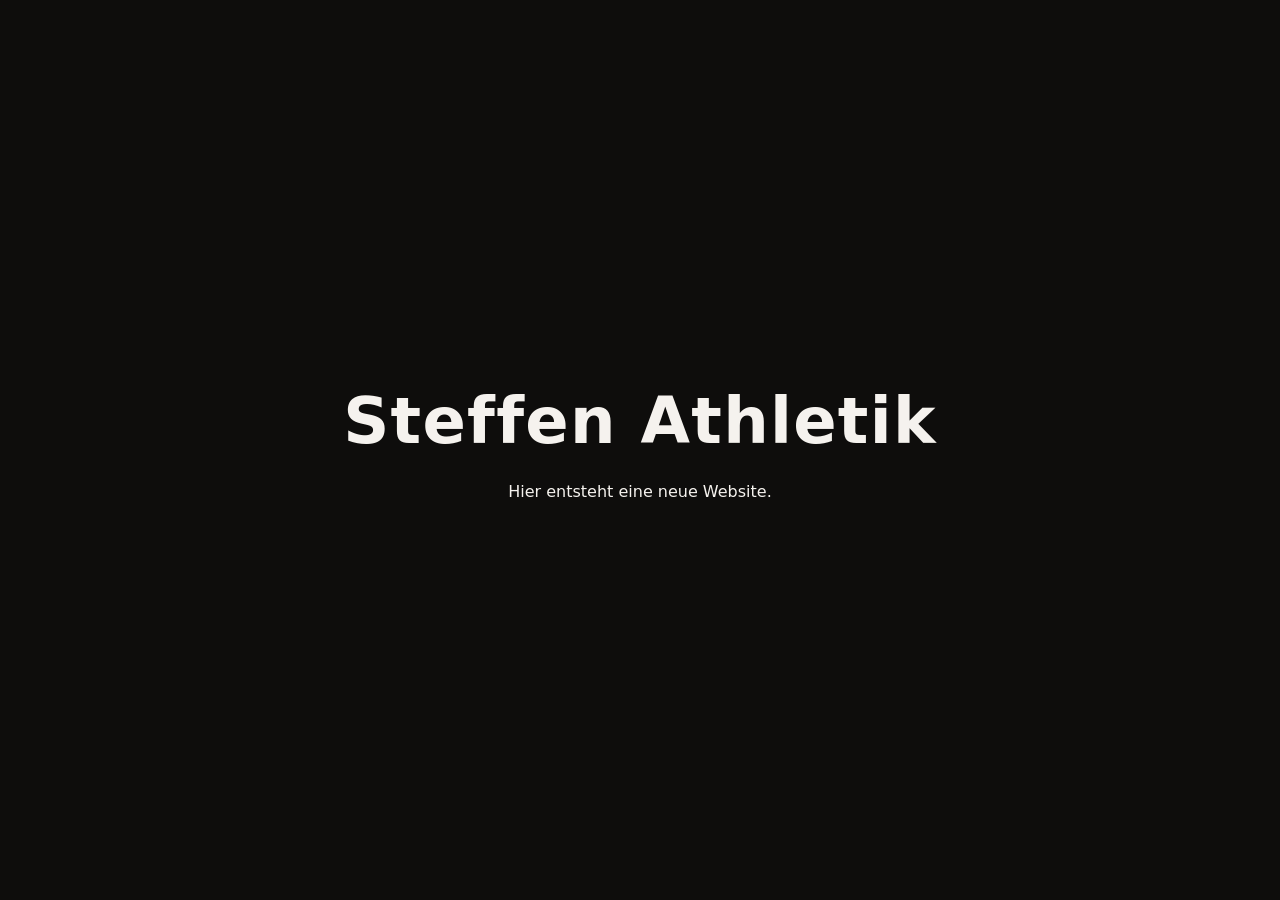
==== index.html @ 8eced6fc "Projekt-Setup wie meat_me: Workflows, Dockerfile, .htaccess, Claude-Konfiguration Co-Authored-By: Cl" ====
<!DOCTYPE html>
<html lang="de">
<head>
  <meta charset="UTF-8" />
  <meta name="viewport" content="width=device-width, initial-scale=1.0" />
  <title>Steffen Athletik</title>
  <meta name="description" content="Steffen Athletik – Website im Aufbau." />
  <link rel="stylesheet" href="css/styles.css" />
</head>
<body>
  <main class="placeholder">
    <h1>Steffen Athletik</h1>
    <p>Hier entsteht eine neue Website.</p>
  </main>
  <script src="js/main.js"></script>
</body>
</html>
---- css/styles.css ----
*, *::before, *::after { box-sizing: border-box; }
body { margin: 0; font-family: system-ui, sans-serif; background: #0E0D0C; color: #f5f2ee; }
.placeholder { min-height: 100vh; display: grid; place-content: center; text-align: center; padding: 2rem; }
.placeholder h1 { font-size: clamp(2rem, 6vw, 4rem); margin: 0 0 .5rem; letter-spacing: .02em; }
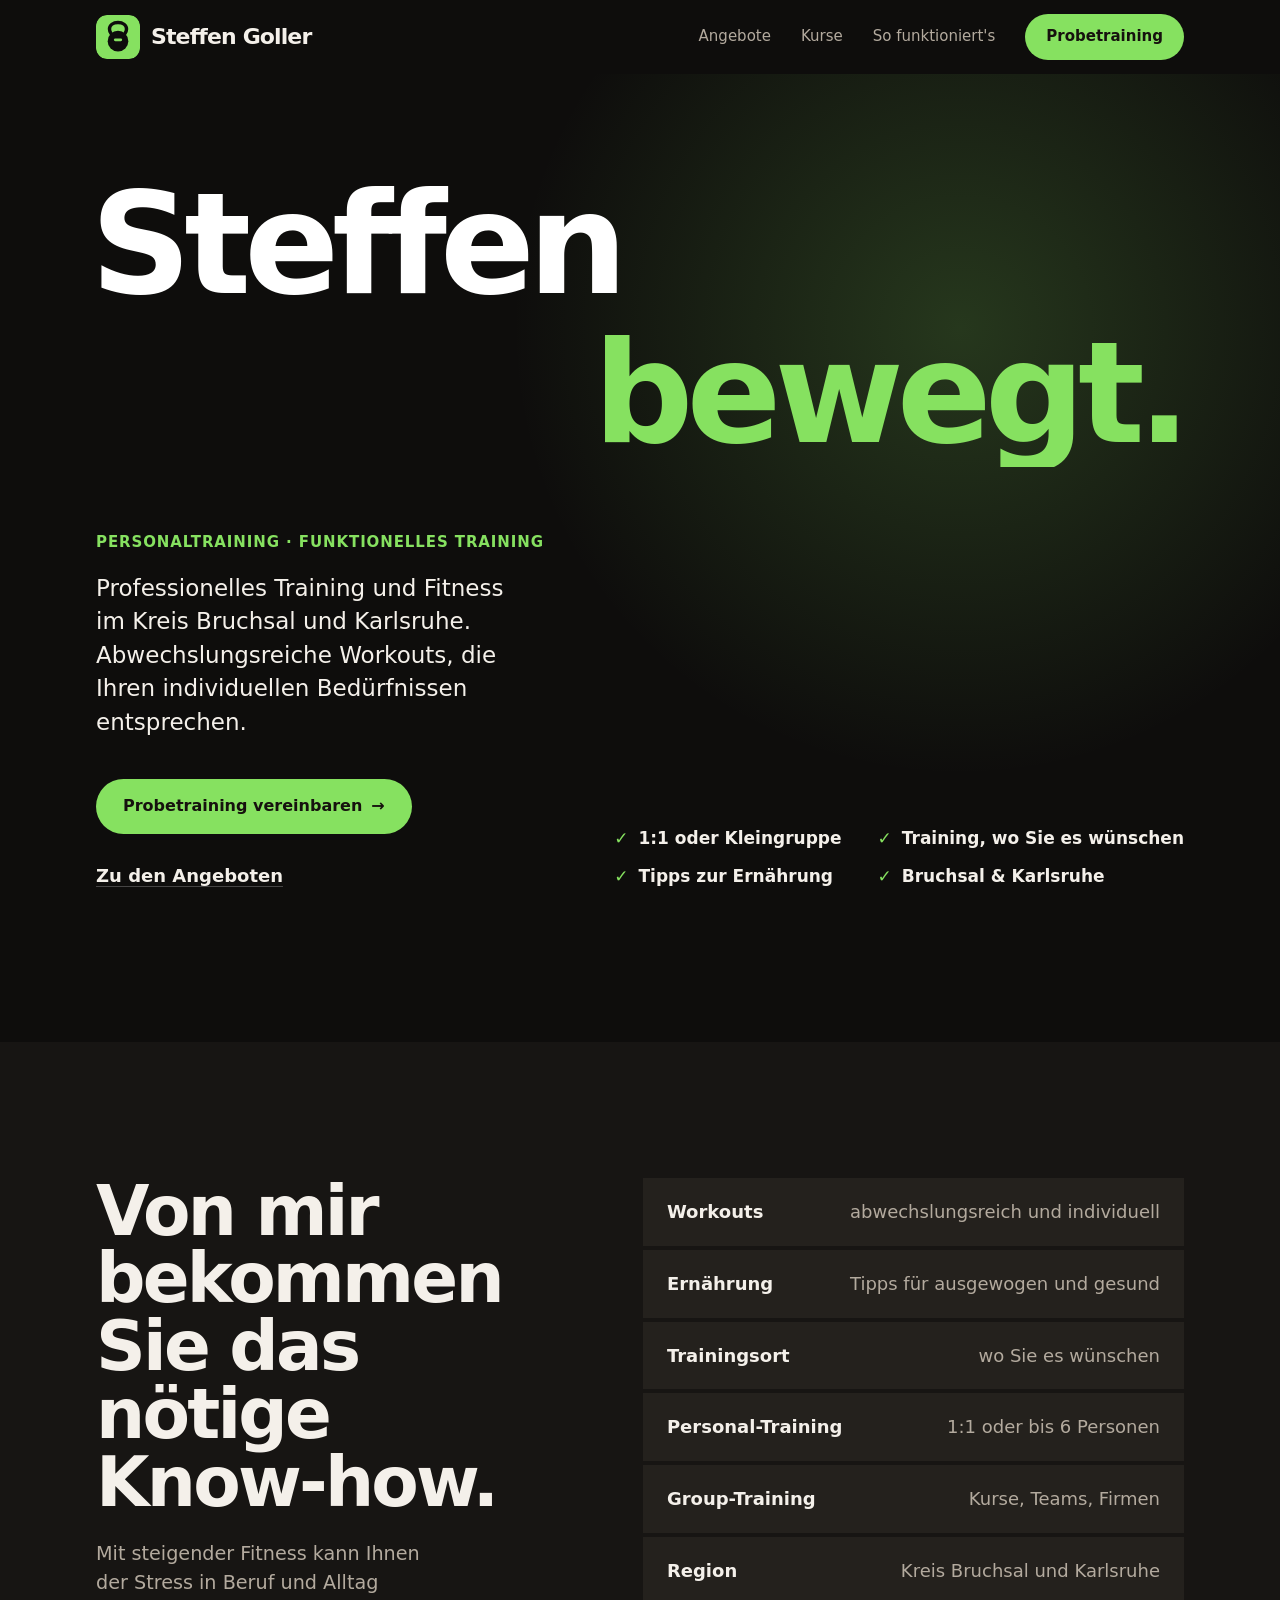
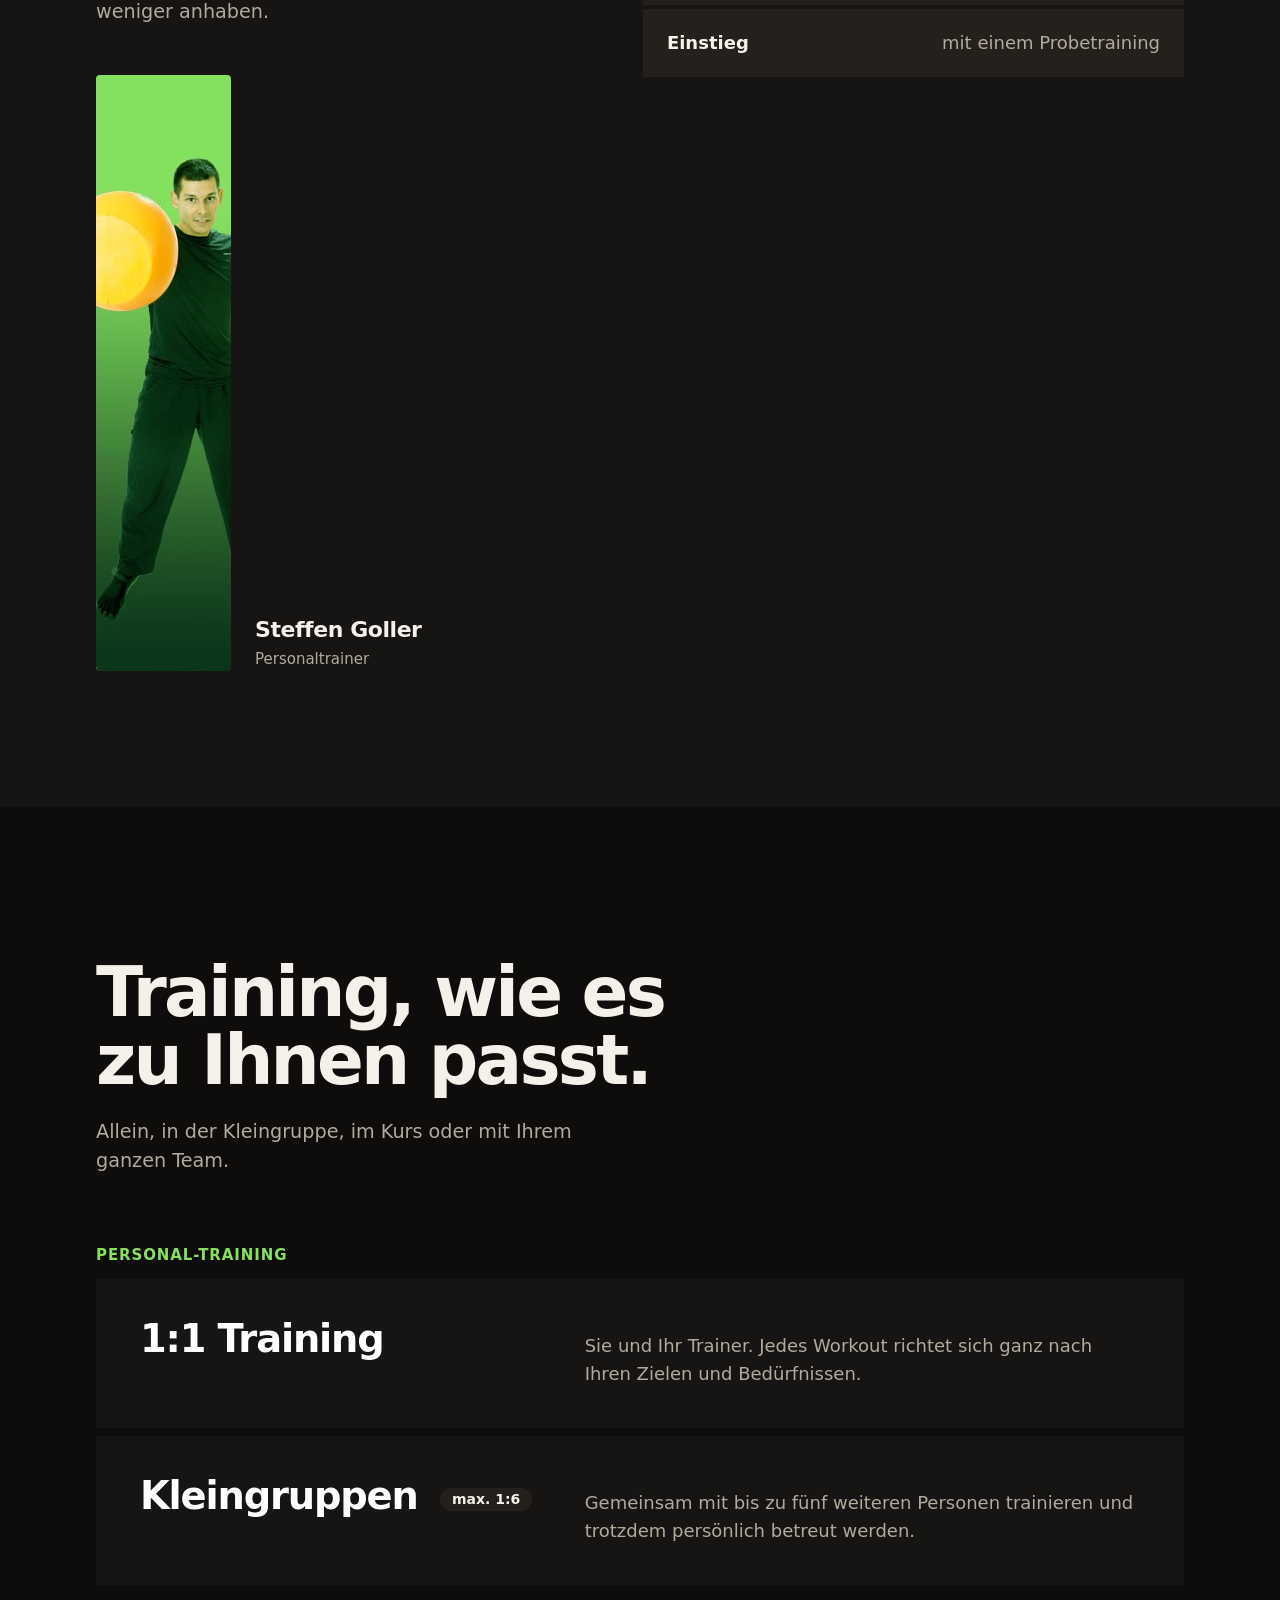
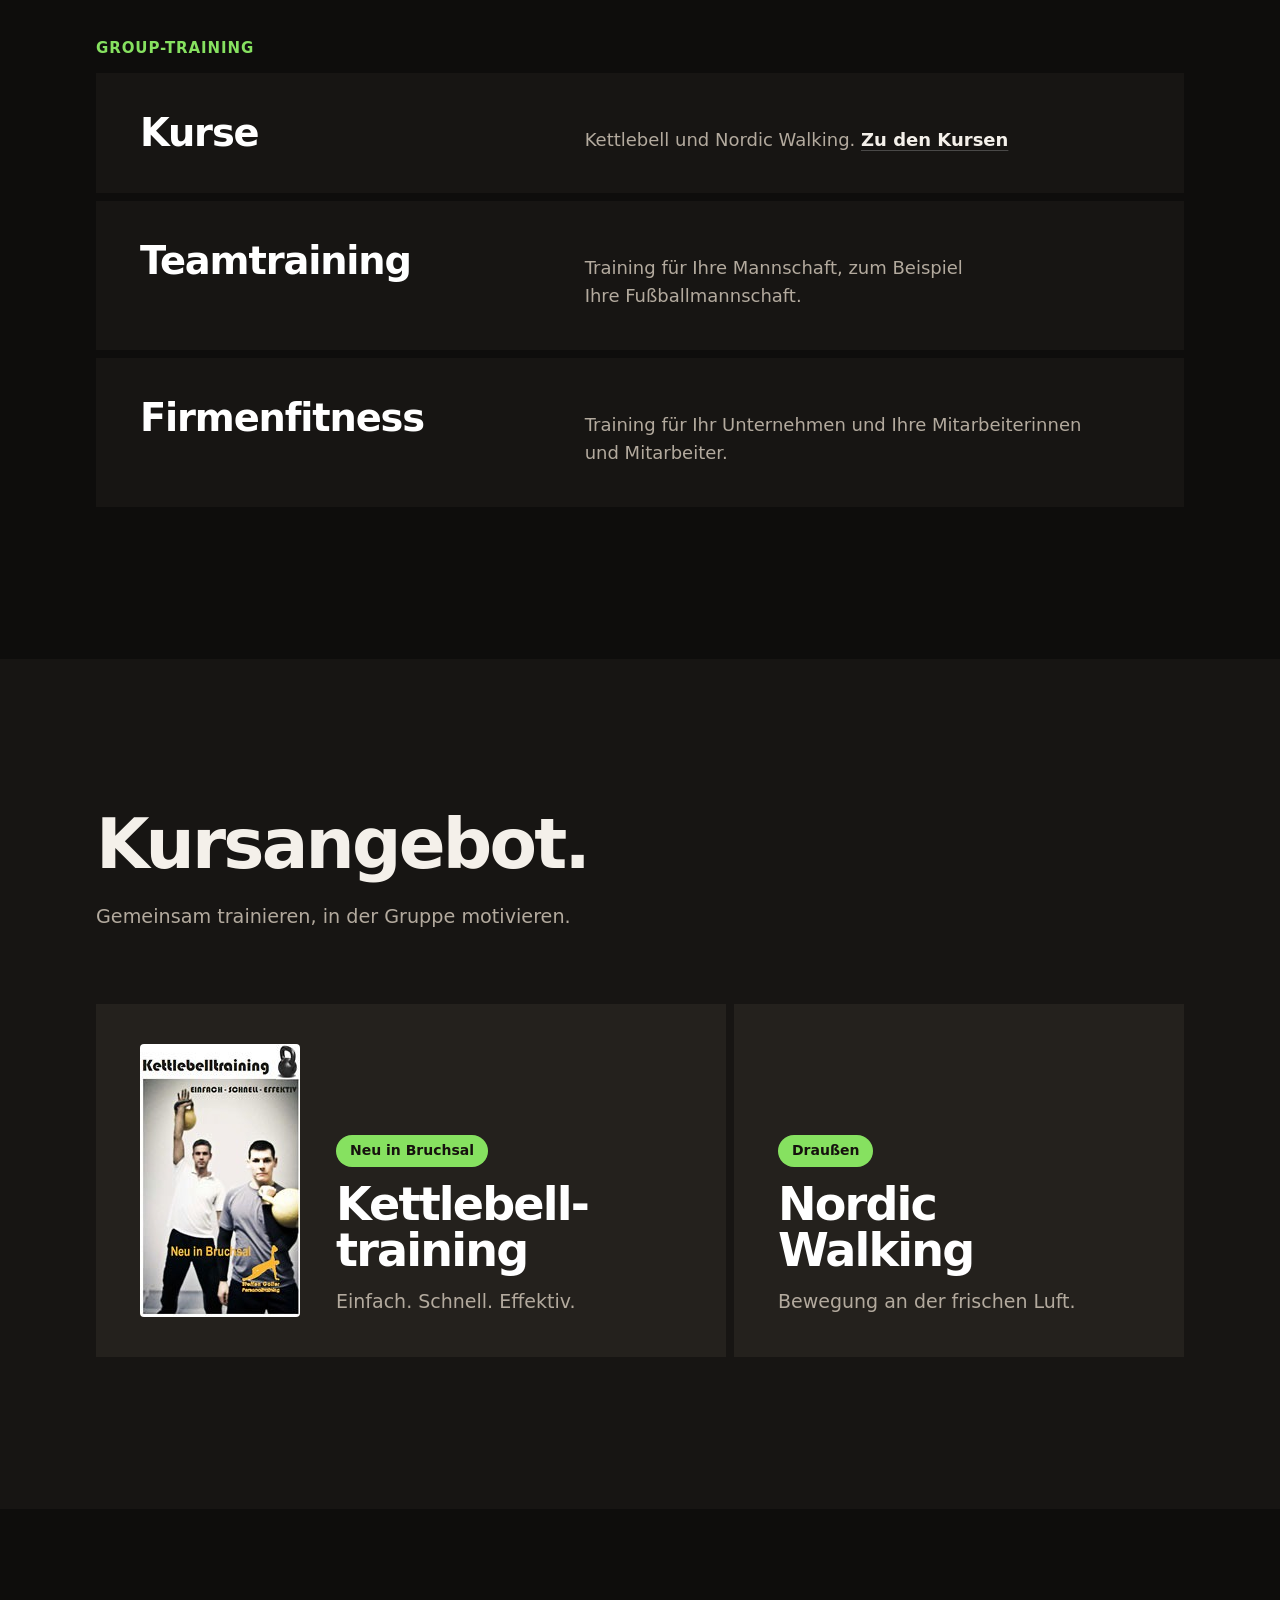
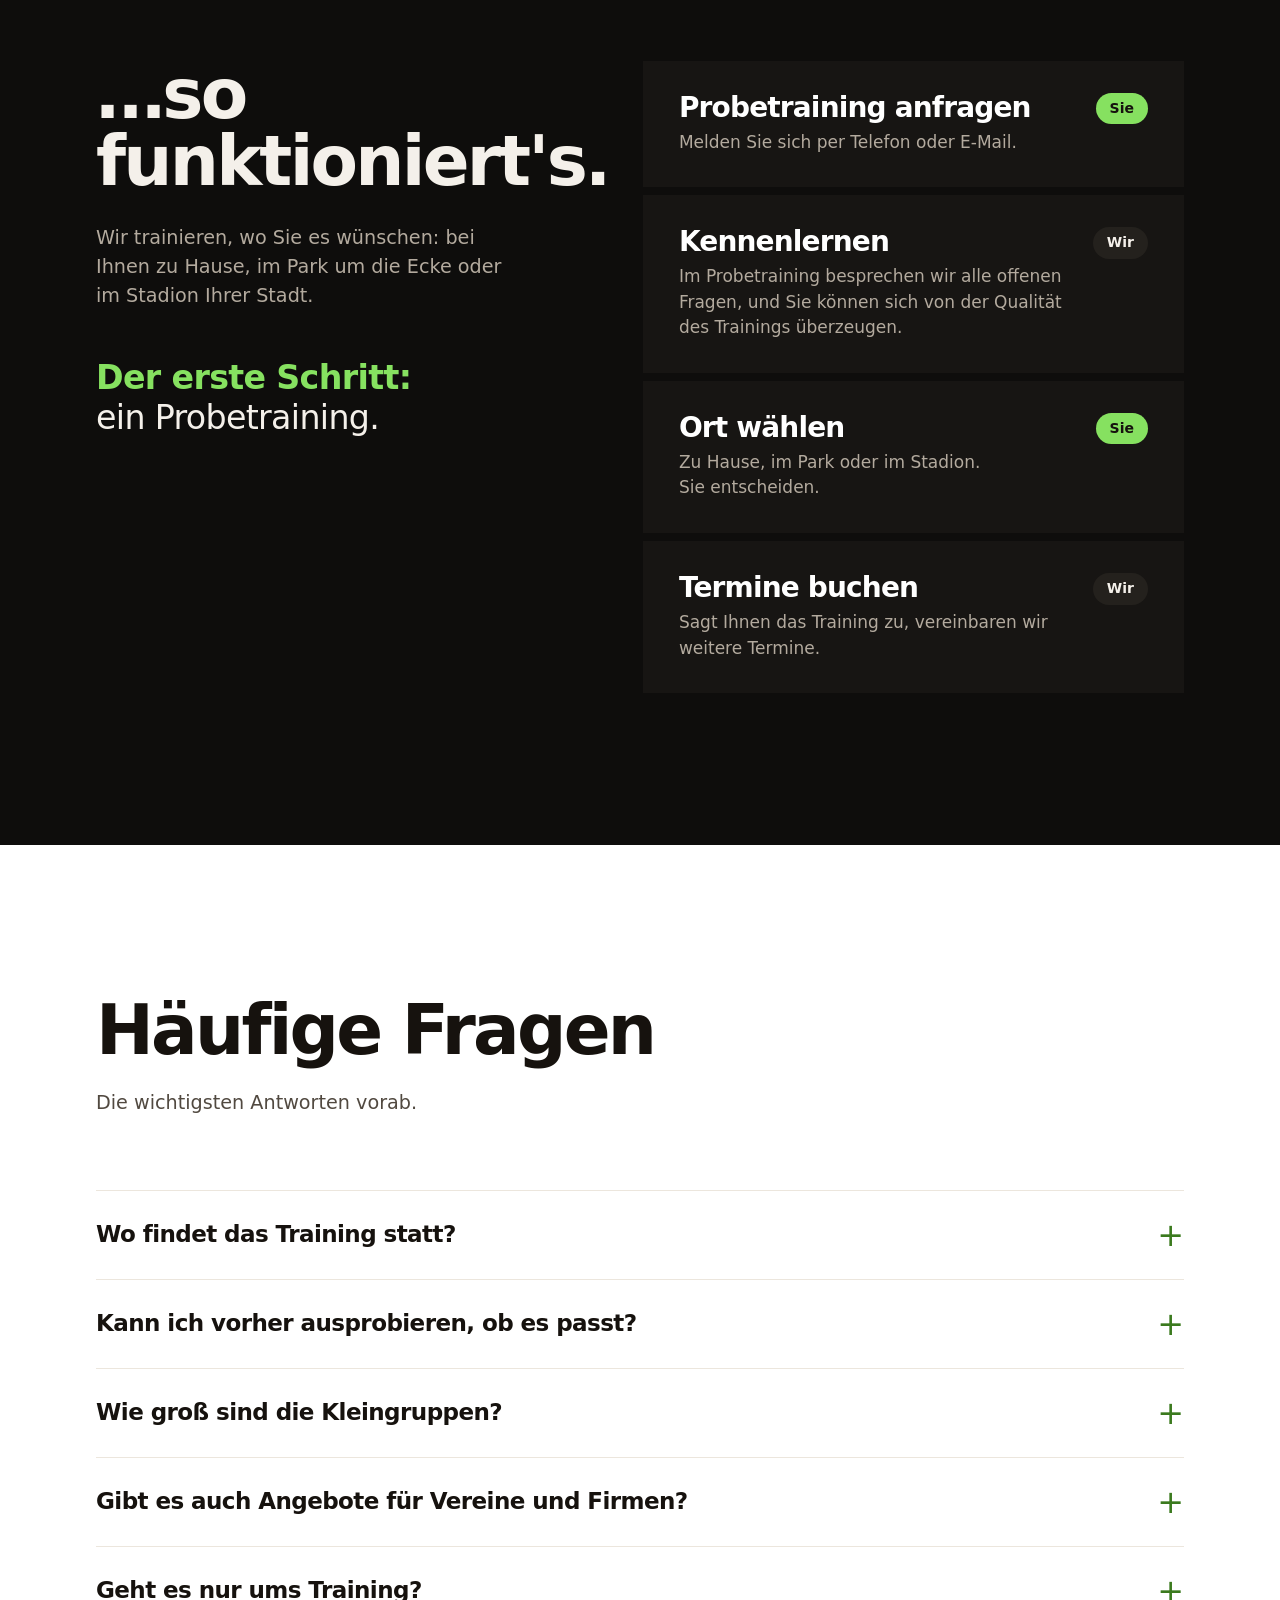
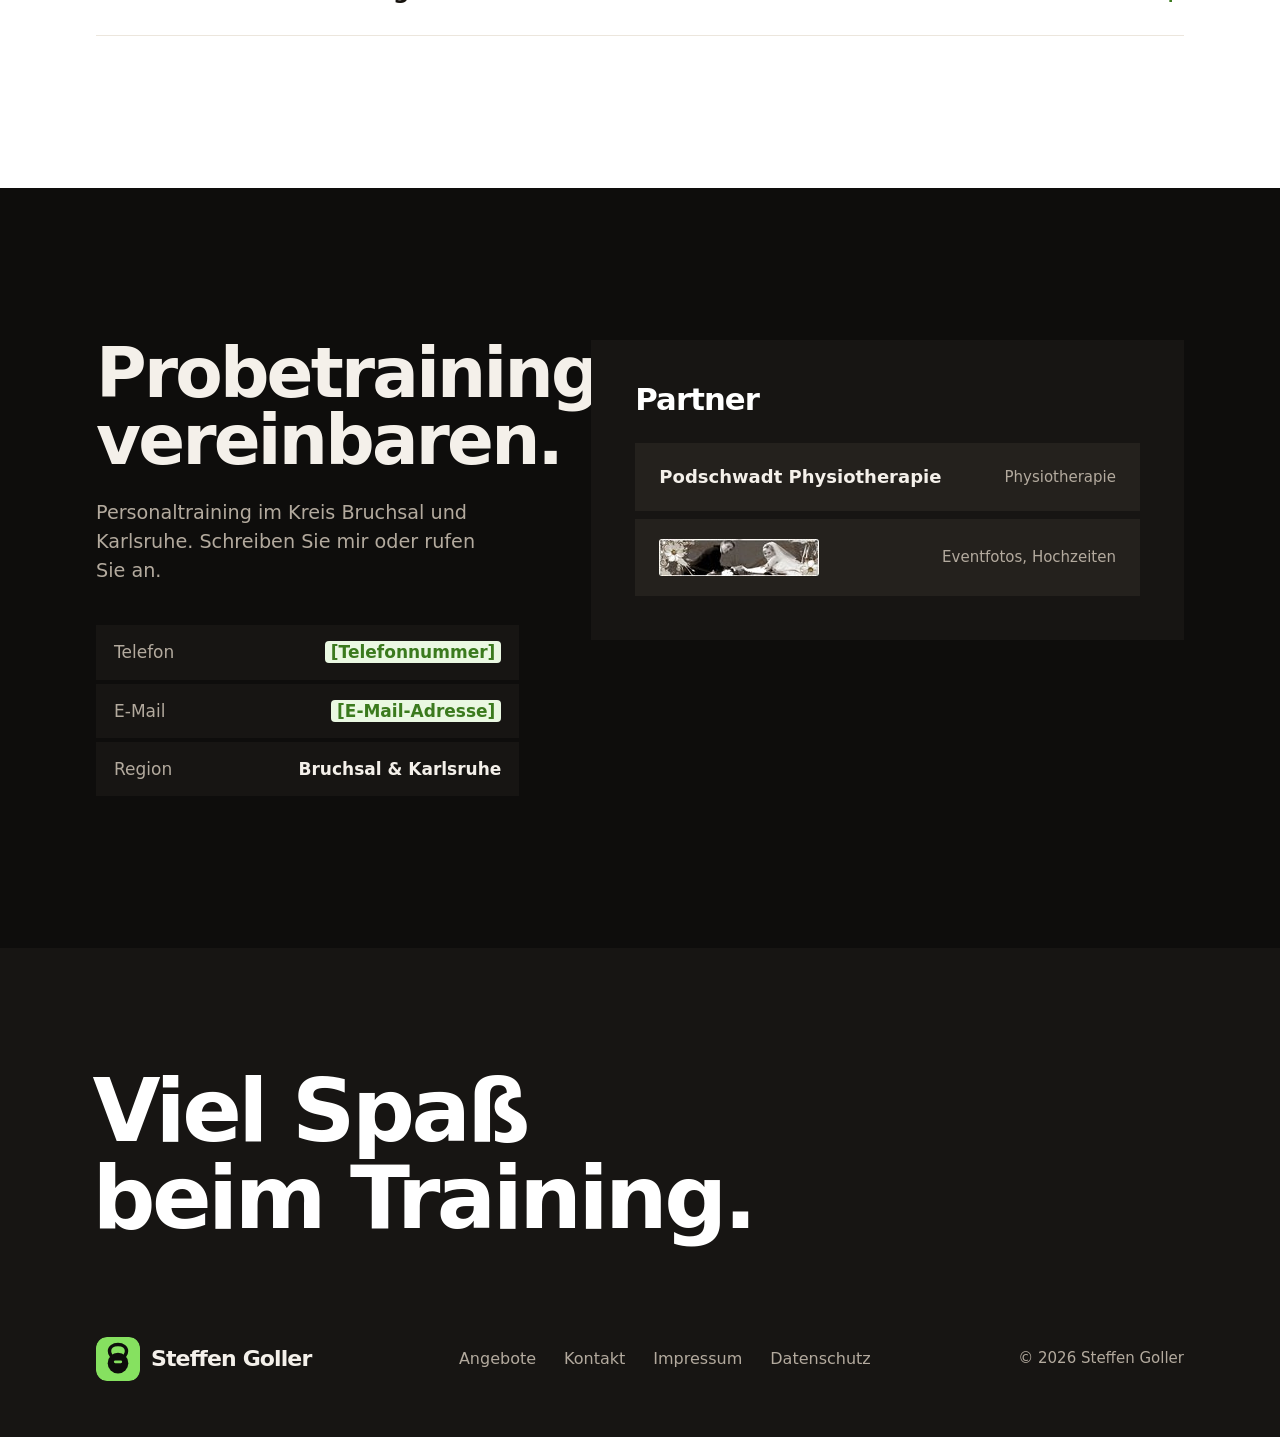
==== commit bf2a1e14: "Neue Website für Steffen Goller im Stil von meat_me Inhalte der alten Seite steffen-bewegt.de (Jooml" ====
--- a/index.html
+++ b/index.html
@@ -3,15 +3,266 @@
 <head>
   <meta charset="UTF-8" />
   <meta name="viewport" content="width=device-width, initial-scale=1.0" />
-  <title>Steffen Athletik</title>
-  <meta name="description" content="Steffen Athletik – Website im Aufbau." />
+  <title>Steffen Goller – Personaltraining &amp; funktionelles Training | Bruchsal und Karlsruhe</title>
+  <meta name="description" content="Steffen Goller: Personaltraining und funktionelles Training im Kreis Bruchsal und Karlsruhe. 1:1 Training, Kleingruppen bis 6 Personen, Kurse wie Kettlebell und Nordic Walking, Teamtraining und Firmenfitness." />
+  <meta name="theme-color" content="#0E0D0C" />
+  <meta property="og:title" content="Steffen Goller – Personaltraining Bruchsal &amp; Karlsruhe" />
+  <meta property="og:description" content="Professionelles Training und Fitness: abwechslungsreiche Workouts, die Ihren individuellen Bedürfnissen entsprechen." />
+  <meta property="og:type" content="website" />
+  <link rel="icon" href="images/logo-mark.svg" type="image/svg+xml" />
   <link rel="stylesheet" href="css/styles.css" />
+  <script type="application/ld+json">
+  {
+    "@context": "https://schema.org",
+    "@type": "HealthAndBeautyBusiness",
+    "name": "Steffen Goller – Personaltraining",
+    "description": "Personaltraining und funktionelles Training im Kreis Bruchsal und Karlsruhe.",
+    "url": "https://www.steffen-bewegt.de/",
+    "founder": { "@type": "Person", "name": "Steffen Goller" },
+    "areaServed": ["Bruchsal", "Landkreis Karlsruhe", "Karlsruhe"]
+  }
+  </script>
 </head>
-<body>
-  <main class="placeholder">
-    <h1>Steffen Athletik</h1>
-    <p>Hier entsteht eine neue Website.</p>
-  </main>
-  <script src="js/main.js"></script>
+
+<body class="startseite">
+<a class="skip-link" href="#angebote">Direkt zu den Angeboten</a>
+
+<header class="nav" id="nav">
+  <div class="wrap nav-in">
+    <a class="logo" href="#top" aria-label="Steffen Goller, zum Seitenanfang"><img class="mk" src="images/logo-mark.svg" alt="" width="44" height="44" />Steffen Goller</a>
+    <nav class="nav-links" aria-label="Hauptnavigation">
+      <a class="link" href="#angebote">Angebote</a>
+      <a class="link" href="#kurse">Kurse</a>
+      <a class="link" href="#ablauf">So funktioniert's</a>
+      <a class="btn btn-sm" href="#kontakt">Probetraining</a>
+    </nav>
+  </div>
+</header>
+
+<main id="top">
+
+<!-- Hero: Überschrift als Treppe, darunter Text und Aktion -->
+<section class="hero">
+  <div class="wrap hero-grid">
+    <h1 class="hero-titel">
+      <span class="ln"><span>Steffen</span></span>
+      <span class="ln"><span>bewegt.</span></span>
+    </h1>
+    <div class="hero-text">
+      <p class="eyebrow">Personaltraining · funktionelles Training</p>
+      <p class="sub">Professionelles Training und Fitness im Kreis Bruchsal und Karlsruhe. Abwechslungsreiche Workouts, die Ihren individuellen Bedürfnissen entsprechen.</p>
+      <div class="hero-cta">
+        <a class="btn" href="#kontakt">Probetraining vereinbaren <span class="arrow">→</span></a>
+        <a class="textlink" href="#angebote">Zu den Angeboten</a>
+      </div>
+      <ul class="hero-trust">
+        <li><span class="ok">✓</span> 1:1 oder Kleingruppe</li>
+        <li><span class="ok">✓</span> Training, wo Sie es wünschen</li>
+        <li><span class="ok">✓</span> Tipps zur Ernährung</li>
+        <li><span class="ok">✓</span> Bruchsal &amp; Karlsruhe</li>
+      </ul>
+    </div>
+  </div>
+</section>
+
+
+<!-- Know-how: links Überschrift und Foto, rechts eine schlichte Liste -->
+<section class="trust-zaehler" id="training" aria-labelledby="trust-titel">
+  <div class="wrap trust-grid">
+    <div class="trust-kopftext reveal">
+      <h2 id="trust-titel">Von mir bekommen Sie das nötige Know-how.</h2>
+      <p>Mit steigender Fitness kann Ihnen der Stress in Beruf und Alltag weniger anhaben.</p>
+      <figure class="portrait">
+        <img src="images/steffen-goller.jpg" alt="Steffen Goller beim Training mit einem Ball" width="135" height="596" />
+        <figcaption><b>Steffen Goller</b>Personaltrainer</figcaption>
+      </figure>
+    </div>
+    <dl class="fakten reveal">
+      <div class="fakt"><dt>Workouts</dt><dd>abwechslungsreich und individuell</dd></div>
+      <div class="fakt"><dt>Ernährung</dt><dd>Tipps für ausgewogen und gesund</dd></div>
+      <div class="fakt"><dt>Trainingsort</dt><dd>wo Sie es wünschen</dd></div>
+      <div class="fakt"><dt>Personal-Training</dt><dd>1:1 oder bis 6 Personen</dd></div>
+      <div class="fakt"><dt>Group-Training</dt><dd>Kurse, Teams, Firmen</dd></div>
+      <div class="fakt"><dt>Region</dt><dd>Kreis Bruchsal und Karlsruhe</dd></div>
+      <div class="fakt"><dt>Einstieg</dt><dd>mit einem Probetraining</dd></div>
+    </dl>
+  </div>
+</section>
+
+
+<!-- Angebote: zwei Gruppen, je eine Liste -->
+<section class="branchen" id="angebote">
+  <div class="wrap">
+    <div class="sec-head reveal">
+      <h2>Training, wie es zu Ihnen passt.</h2>
+      <p>Allein, in der Kleingruppe, im Kurs oder mit Ihrem ganzen Team.</p>
+    </div>
+
+    <h3 class="gruppe reveal">Personal-Training</h3>
+    <ul class="aud-liste">
+      <li class="aud-zeile reveal">
+        <h3>1:1 Training</h3>
+        <p>Sie und Ihr Trainer. Jedes Workout richtet sich ganz nach Ihren Zielen und Bedürfnissen.</p>
+      </li>
+      <li class="aud-zeile reveal">
+        <h3>Kleingruppen <span class="zusatz">max. 1:6</span></h3>
+        <p>Gemeinsam mit bis zu fünf weiteren Personen trainieren und trotzdem persönlich betreut werden.</p>
+      </li>
+    </ul>
+
+    <h3 class="gruppe reveal">Group-Training</h3>
+    <ul class="aud-liste">
+      <li class="aud-zeile reveal">
+        <h3>Kurse</h3>
+        <p>Kettlebell und Nordic Walking. <a class="textlink" href="#kurse">Zu den Kursen</a></p>
+      </li>
+      <li class="aud-zeile reveal">
+        <h3>Teamtraining</h3>
+        <p>Training für Ihre Mannschaft, zum Beispiel Ihre Fußballmannschaft.</p>
+      </li>
+      <li class="aud-zeile reveal">
+        <h3>Firmenfitness</h3>
+        <p>Training für Ihr Unternehmen und Ihre Mitarbeiterinnen und Mitarbeiter.</p>
+      </li>
+    </ul>
+  </div>
+</section>
+
+
+<!-- Kurse: Kettlebell mit Plakat, Nordic Walking -->
+<section class="kurse" id="kurse" aria-labelledby="kurse-titel">
+  <div class="wrap">
+    <div class="sec-head reveal">
+      <h2 id="kurse-titel">Kursangebot.</h2>
+      <p>Gemeinsam trainieren, in der Gruppe motivieren.</p>
+    </div>
+    <div class="kurs-grid">
+      <article class="kurs kurs-kettlebell reveal">
+        <figure class="kurs-bild">
+          <img src="images/kettlebell-kurs.jpg" alt="Plakat: Kettlebelltraining – einfach, schnell, effektiv. Neu in Bruchsal." width="160" height="273" />
+        </figure>
+        <div>
+          <p class="kurs-tag">Neu in Bruchsal</p>
+          <h3>Kettlebell&shy;training</h3>
+          <p class="kurs-claim">Einfach. Schnell. Effektiv.</p>
+        </div>
+      </article>
+      <article class="kurs reveal">
+        <div>
+          <p class="kurs-tag">Draußen</p>
+          <h3>Nordic Walking</h3>
+          <p class="kurs-claim">Bewegung an der frischen Luft.</p>
+        </div>
+      </article>
+    </div>
+  </div>
+</section>
+
+
+<!-- Ablauf: Text links, die Schritte als Liste rechts. "Sie" ist grün, "Wir" bleibt neutral. -->
+<section class="process" id="ablauf">
+  <div class="wrap proc-grid">
+    <div class="proc-intro reveal">
+      <h2>…so funktioniert's.</h2>
+      <p>Wir trainieren, wo Sie es wünschen: bei Ihnen zu Hause, im Park um die Ecke oder im Stadion Ihrer Stadt.</p>
+      <p class="proc-chip"><b>Der erste Schritt:</b> ein Probetraining.</p>
+    </div>
+
+    <ol class="schritte">
+      <li class="schritt reveal"><div><h3>Probetraining anfragen</h3><p>Melden Sie sich per Telefon oder E-Mail.</p></div><span class="wer du">Sie</span></li>
+      <li class="schritt reveal"><div><h3>Kennenlernen</h3><p>Im Probetraining besprechen wir alle offenen Fragen, und Sie können sich von der Qualität des Trainings überzeugen.</p></div><span class="wer">Wir</span></li>
+      <li class="schritt reveal"><div><h3>Ort wählen</h3><p>Zu Hause, im Park oder im Stadion. Sie entscheiden.</p></div><span class="wer du">Sie</span></li>
+      <li class="schritt reveal"><div><h3>Termine buchen</h3><p>Sagt Ihnen das Training zu, vereinbaren wir weitere Termine.</p></div><span class="wer">Wir</span></li>
+    </ol>
+  </div>
+</section>
+
+
+<!-- Häufige Fragen: heller Abschnitt, nur Antworten, die schon an anderer Stelle der Seite stehen -->
+<section class="value" id="fragen">
+  <div class="wrap">
+    <div class="sec-head reveal">
+      <h2>Häufige Fragen</h2>
+      <p>Die wichtigsten Antworten vorab.</p>
+    </div>
+    <div class="faq-liste">
+      <details class="faq-eintrag reveal">
+        <summary><h3>Wo findet das Training statt?</h3></summary>
+        <p>Dort, wo Sie es wünschen: zum Beispiel bei Ihnen zu Hause, im Park um die Ecke oder im Stadion Ihrer Stadt, im Kreis Bruchsal und Karlsruhe.</p>
+      </details>
+      <details class="faq-eintrag reveal">
+        <summary><h3>Kann ich vorher ausprobieren, ob es passt?</h3></summary>
+        <p>Ja. Im Probetraining werden alle offenen Fragen besprochen, und Sie können sich von der Qualität des Trainings überzeugen.</p>
+      </details>
+      <details class="faq-eintrag reveal">
+        <summary><h3>Wie groß sind die Kleingruppen?</h3></summary>
+        <p>Höchstens sechs Personen pro Trainer, also maximal 1:6.</p>
+      </details>
+      <details class="faq-eintrag reveal">
+        <summary><h3>Gibt es auch Angebote für Vereine und Firmen?</h3></summary>
+        <p>Ja. Teamtraining, zum Beispiel für Ihre Fußballmannschaft, und Firmenfitness für Ihr Unternehmen.</p>
+      </details>
+      <details class="faq-eintrag reveal">
+        <summary><h3>Geht es nur ums Training?</h3></summary>
+        <p>Nein. Sie erhalten auch Tipps für eine ausgewogene und gesunde Ernährung.</p>
+      </details>
+    </div>
+  </div>
+</section>
+
+
+<!-- Kontakt -->
+<section class="standort" id="kontakt">
+  <div class="wrap standort-grid">
+    <div class="standort-info reveal">
+      <h2>Probetraining vereinbaren.</h2>
+      <p class="kontakt-lead">Personaltraining im Kreis Bruchsal und Karlsruhe. Schreiben Sie mir oder rufen Sie an.</p>
+      <!-- TODO: Telefonnummer und E-Mail eintragen (auch in impressum.html und datenschutz.html) -->
+      <dl class="hours">
+        <div class="hours-row"><dt>Telefon</dt><dd><span class="todo">[Telefonnummer]</span></dd></div>
+        <div class="hours-row"><dt>E-Mail</dt><dd><span class="todo">[E-Mail-Adresse]</span></dd></div>
+        <div class="hours-row"><dt>Region</dt><dd>Bruchsal &amp; Karlsruhe</dd></div>
+      </dl>
+    </div>
+
+    <div class="partner reveal" id="partner">
+      <h3>Partner</h3>
+      <ul class="partner-liste">
+        <li>
+          <a href="http://www.physiorun.de/" target="_blank" rel="noopener">
+            <span class="partner-name">Podschwadt Physiotherapie</span>
+            <span class="partner-text">Physiotherapie</span>
+          </a>
+        </li>
+        <li>
+          <a href="http://www.hae-server.de/" target="_blank" rel="noopener">
+            <img src="images/partner-hae-bilddesign.jpg" alt="hae-bilddesign" width="160" height="37" />
+            <span class="partner-text">Eventfotos, Hochzeiten</span>
+          </a>
+        </li>
+      </ul>
+    </div>
+  </div>
+</section>
+
+</main>
+
+<footer>
+  <div class="wrap">
+    <p class="foot-claim"><span>Viel Spaß</span> <span>beim Training.</span></p>
+    <div class="foot-in">
+      <a class="logo" href="#top"><img class="mk" src="images/logo-mark.svg" alt="" width="44" height="44" />Steffen Goller</a>
+      <div class="foot-links">
+        <a href="#angebote">Angebote</a>
+        <a href="#kontakt">Kontakt</a>
+        <a href="impressum.html">Impressum</a>
+        <a href="datenschutz.html">Datenschutz</a>
+      </div>
+      <div class="foot-cr">© <span id="footYear">2026</span> Steffen Goller</div>
+    </div>
+  </div>
+</footer>
+
+<script src="js/main.js"></script>
 </body>
 </html>
--- a/css/styles.css
+++ b/css/styles.css
@@ -1,4 +1,399 @@
-*, *::before, *::after { box-sizing: border-box; }
-body { margin: 0; font-family: system-ui, sans-serif; background: #0E0D0C; color: #f5f2ee; }
-.placeholder { min-height: 100vh; display: grid; place-content: center; text-align: center; padding: 2rem; }
-.placeholder h1 { font-size: clamp(2rem, 6vw, 4rem); margin: 0 0 .5rem; letter-spacing: .02em; }
+/* =====================================================================
+   Steffen Goller – Personaltraining (Aufbau wie MEAT ME)
+   Dunkle Startseite, große Schrift, ruhige Flächen. Grün (aus der alten
+   Seite steffen-bewegt.de) nur für Aktion und "Sie".
+   Systemschriften: keine externen Fonts.
+   ===================================================================== */
+:root{
+  --font-sans:system-ui,-apple-system,BlinkMacSystemFont,"Segoe UI",Roboto,sans-serif;
+  --font-display:system-ui,-apple-system,BlinkMacSystemFont,"Segoe UI",Roboto,sans-serif;
+  --font-mono:"SFMono-Regular",Consolas,"Liberation Mono",Menlo,monospace;
+
+  /* Hell: Rechtsseiten und der Fragen-Abschnitt */
+  --bg:#FFFFFF;
+  --bg-soft:#F3F5F1;
+  --ink:#16120E;
+  --ink-2:#514940;
+  --muted:#8E857A;
+  --line:#ECE6DD;
+
+  /* Akzent: Grün der alten Seite */
+  --acc:#86E160;
+  --acc-hover:#A2EA83;
+  --acc-ink:#3B7A1E;
+  --acc-tint:#EAF8E2;
+
+  /* Dunkel: Grund in drei Tonstufen, helle Schrift darauf */
+  --night:#0E0D0C;
+  --night-2:#171513;
+  --night-3:#24211D;
+  --night-ink:#F4F0EA;
+  --night-muted:#B3AA9E;
+
+  --veg:#7FA33A;
+  --maxw:1140px;
+  --ease-out:cubic-bezier(.22,1,.36,1);
+}
+*{box-sizing:border-box}
+html{scroll-behavior:smooth;scroll-padding-top:90px}
+body{
+  margin:0;background:var(--bg);color:var(--ink);
+  font-family:var(--font-sans);font-size:17px;line-height:1.6;
+  -webkit-font-smoothing:antialiased;overflow-x:hidden;
+}
+[hidden]{display:none!important}
+h1,h2,h3{font-family:var(--font-display);font-weight:700;letter-spacing:-0.025em;line-height:1.04;margin:0}
+a{color:inherit}
+img{max-width:100%;height:auto}
+.wrap{max-width:var(--maxw);margin:0 auto;padding:0 26px}
+
+.skip-link{position:absolute;left:-999px;top:12px;background:#fff;color:var(--ink);padding:10px 14px;border-radius:10px;z-index:100}
+.skip-link:focus{left:12px}
+
+/* Knöpfe: flach, ganz rund, eine Füllfarbe. Dunkle Schrift auf Orange, damit der Kontrast reicht. */
+.btn{display:inline-flex;align-items:center;gap:9px;font-family:var(--font-display);font-weight:700;
+  font-size:16px;padding:15px 27px;border-radius:100px;border:none;cursor:pointer;
+  background:var(--acc);color:var(--ink);text-decoration:none;
+  transition:background .18s ease,transform .14s var(--ease-out)}
+.btn:hover{background:var(--acc-hover)}
+.btn:active{transform:scale(.97)}
+.btn .arrow{transition:transform .2s ease}
+.btn:hover .arrow{transform:translateX(4px)}
+.btn-sm{padding:11px 21px;font-size:15px}
+.btn-ghost{background:transparent;color:inherit;box-shadow:inset 0 0 0 1px currentColor}
+.btn-ghost:hover{background:rgba(127,127,127,.12)}
+
+.textlink{color:inherit;font-weight:600;text-decoration:underline;text-underline-offset:.22em;
+  text-decoration-thickness:.08em;text-decoration-color:rgba(127,127,127,.5);
+  transition:text-decoration-color .18s ease;background:none;border:0;padding:0;font:inherit;font-weight:600;cursor:pointer}
+.textlink:hover{text-decoration-color:var(--acc)}
+
+/* Navigation */
+header.nav{position:sticky;top:0;z-index:60;background:rgba(255,255,255,.9);
+  backdrop-filter:saturate(180%) blur(12px);-webkit-backdrop-filter:saturate(180%) blur(12px);
+  border-bottom:1px solid transparent;transition:border-color .2s,background .2s}
+header.nav.scrolled{border-color:var(--line)}
+.nav-in{display:flex;align-items:center;justify-content:space-between;height:74px;gap:16px}
+.logo{font-family:var(--font-display);font-weight:800;font-size:22px;letter-spacing:-0.04em;display:flex;align-items:center;gap:11px;text-decoration:none}
+.logo .mk{width:44px;height:44px;display:block;border-radius:11px}
+.nav-links{display:flex;align-items:center;gap:30px}
+.nav-links a.link{font-size:15px;color:var(--ink-2);text-decoration:none;font-weight:500;transition:color .15s}
+.nav-links a.link:hover{color:var(--ink)}
+
+section{padding:96px 0}
+.reveal{opacity:0;transform:translateY(22px);transition:opacity .6s ease,transform .6s ease}
+.reveal.in{opacity:1;transform:none}
+.no-js .reveal{opacity:1;transform:none}
+
+footer{padding:56px 0 64px}
+.foot-in{display:flex;justify-content:space-between;align-items:center;flex-wrap:wrap;gap:18px;border-top:1px solid var(--line);padding-top:34px}
+.foot-links{display:flex;flex-wrap:wrap;gap:12px 26px;font-size:14.5px}
+.foot-links a,.foot-links button{text-decoration:none;color:var(--ink-2);background:none;border:0;padding:0;font:inherit;cursor:pointer}
+.foot-links a:hover,.foot-links button:hover{color:var(--ink)}
+.foot-cr{font-size:14px;color:var(--muted)}
+
+
+/* =====================================================================
+   Startseite (body.startseite): dunkel
+   ===================================================================== */
+body.startseite{background:var(--night);color:var(--night-ink);color-scheme:dark;font-size:18px;line-height:1.55}
+.startseite ::selection{background:var(--acc);color:var(--ink)}
+.startseite :focus-visible{outline:2px solid var(--acc);outline-offset:3px}
+.startseite h1,.startseite h2,.startseite h3{text-wrap:balance;hyphens:none}
+.startseite p{text-wrap:pretty}
+.startseite section{padding:152px 0}
+
+/* Eine Schrift, drei Größen: Anzeige, Abschnitt, Text */
+.startseite h2{font-size:clamp(34px,5.4vw,72px);line-height:.98;letter-spacing:-0.04em}
+.startseite .sec-head{max-width:760px;margin-bottom:72px}
+.startseite .sec-head p{color:var(--night-muted);font-size:clamp(18px,1.5vw,21px);line-height:1.5;max-width:46ch;margin:24px 0 0}
+
+/* Navigation: schlichter Balken im Grundton, beim Scrollen eine Tonstufe heller */
+.startseite header.nav{background:var(--night);-webkit-backdrop-filter:none;backdrop-filter:none;border-bottom:0}
+.startseite header.nav.scrolled{background:var(--night-2)}
+.startseite .nav-links a.link{color:var(--night-muted)}
+.startseite .nav-links a.link:hover{color:var(--night-ink)}
+
+/* ---------- Hero: Überschrift über die volle Breite in zwei Zeilen, darunter Text und Aktion ---------- */
+.startseite section.hero{padding:56px 0 152px;overflow:hidden}
+.hero-grid{position:relative;display:grid;grid-template-columns:minmax(0,1fr);row-gap:56px}
+/* Treppe: "Steffen" hängt links, "bewegt." rechts */
+.hero-titel{grid-column:1/-1;font-size:clamp(44px,11.2vw,140px);line-height:.92;letter-spacing:-0.05em;
+  margin:0 0 0 -0.04em;color:#FFFFFF}
+.hero-titel .ln{display:block;overflow:hidden;padding:.08em 0 .06em}
+.hero-titel .ln:nth-child(2){text-align:right;color:var(--acc)}
+.hero-titel .ln span{display:inline-block;transform:translateY(115%);animation:riseIn .8s var(--ease-out) forwards}
+.hero-titel .ln:nth-child(2) span{animation-delay:.09s}
+@keyframes riseIn{to{transform:translateY(0)}}
+@keyframes fadeUp{from{opacity:0;transform:translateY(18px)}to{opacity:1;transform:none}}
+.hero-text{padding-top:8px;opacity:0;animation:fadeUp .7s var(--ease-out) .35s forwards}
+.hero .sub{font-size:clamp(19px,1.8vw,24px);line-height:1.45;color:var(--night-ink);max-width:30ch;margin:0}
+.hero-cta{display:flex;flex-wrap:wrap;align-items:center;gap:28px;margin-top:40px}
+.hero-trust{list-style:none;margin:56px 0 0;padding:0;display:grid;grid-template-columns:repeat(2,max-content);gap:12px 36px;
+  font-size:17px;font-weight:600;color:var(--night-ink)}
+.hero-trust li{display:flex;align-items:center;gap:10px}
+.hero-trust .ok{color:var(--acc);font-weight:700}
+/* Ab Desktop: Text und Aktion links, die Haken rechts auf einer Linie mit dem Knopf */
+@media (min-width:901px){
+  .hero-text{display:grid;grid-template-columns:minmax(0,1fr) auto;column-gap:64px;align-items:end}
+  .hero-text>*{grid-column:1}
+  .hero-trust{grid-column:2;grid-row:1/4;margin:0;align-self:end}
+}
+
+
+/* ---------- Versprechen: ein Band eine Tonstufe heller, rechts eine schlichte Liste ---------- */
+.startseite section.trust-zaehler{background:var(--night-2);padding:136px 0}
+.trust-grid{display:grid;grid-template-columns:minmax(0,5fr) minmax(0,6fr);gap:96px;align-items:start}
+.trust-kopftext p{color:var(--night-muted);font-size:clamp(18px,1.5vw,21px);line-height:1.5;margin:24px 0 0;max-width:34ch}
+.fakten{margin:0;display:grid;gap:4px}
+.fakt{display:flex;justify-content:space-between;align-items:baseline;gap:24px;padding:20px 24px;background:var(--night-3)}
+.fakt dt{font-weight:700;font-size:18px;color:var(--night-ink)}
+.fakt dd{margin:0;font-size:18px;color:var(--night-muted);text-align:right}
+
+
+/* ---------- Ablauf: Text links, die Schritte als Liste rechts ---------- */
+.process{background:var(--night)}
+.proc-grid{display:grid;grid-template-columns:minmax(0,5fr) minmax(0,6fr);gap:96px;align-items:start}
+.proc-intro{position:sticky;top:128px}
+.proc-intro p{color:var(--night-muted);font-size:clamp(18px,1.5vw,21px);line-height:1.5;margin:28px 0 0;max-width:34ch}
+.startseite .proc-intro .proc-chip{margin-top:48px;font-size:clamp(24px,2.6vw,34px);line-height:1.2;letter-spacing:-0.02em;
+  color:var(--night-ink);max-width:16ch}
+.proc-chip b{color:var(--acc);font-weight:700}
+.schritte{list-style:none;margin:0;padding:0;display:grid;gap:8px}
+.schritt{display:flex;justify-content:space-between;align-items:flex-start;gap:24px;padding:32px 36px;background:var(--night-2)}
+.schritt h3{font-size:clamp(22px,2.2vw,28px);letter-spacing:-0.03em;color:#FFFFFF}
+.schritt p{margin:8px 0 0;color:var(--night-muted);font-size:17px;line-height:1.5}
+.wer{flex:none;font-size:14px;font-weight:700;padding:5px 14px;border-radius:100px;background:var(--night-3);color:var(--night-ink)}
+.wer.du{background:var(--acc);color:var(--ink)}
+
+
+/* ---------- Angebote: keine Karten, eine Liste ---------- */
+.branchen{background:var(--night)}
+.aud-liste{list-style:none;margin:0;padding:0;display:grid;gap:8px}
+.aud-zeile{position:relative;display:grid;grid-template-columns:minmax(0,5fr) minmax(0,7fr);gap:48px;align-items:baseline;
+  padding:40px 44px;background:var(--night-2);transition:background .18s ease}
+.aud-zeile:hover{background:var(--night-3)}
+/* Beim Darüberfahren wächst links ein Balken: die Zeile wird "angetippt" wie eine Taste */
+.aud-zeile::before{content:"";position:absolute;left:0;top:0;bottom:0;width:6px;background:var(--acc);
+  transform:scaleY(0);transform-origin:50% 0;transition:transform .25s var(--ease-out)}
+.aud-zeile:hover::before{transform:scaleY(1)}
+.aud-zeile h3{font-size:clamp(26px,3vw,40px);line-height:1.05;letter-spacing:-0.03em;color:#FFFFFF}
+.aud-zeile p{margin:0;color:var(--night-muted);font-size:18px;line-height:1.55;max-width:52ch}
+.aud-zeile .textlink{color:var(--night-ink);white-space:nowrap}
+
+
+/* ---------- Häufige Fragen: heller Abschnitt ---------- */
+.value{background:var(--bg);color:var(--ink)}
+.startseite .value .sec-head p{color:var(--ink-2)}
+.faq-eintrag{border-top:1px solid var(--line)}
+.faq-eintrag:last-child{border-bottom:1px solid var(--line)}
+.faq-eintrag summary{display:flex;align-items:center;justify-content:space-between;gap:24px;padding:28px 0;cursor:pointer;list-style:none}
+.faq-eintrag summary::-webkit-details-marker{display:none}
+.faq-eintrag summary::after{content:"+";flex:none;font-size:32px;line-height:1;font-weight:400;color:var(--acc-ink);transition:transform .2s ease}
+.faq-eintrag[open] summary::after{transform:rotate(45deg)}
+.faq-eintrag summary:focus-visible{outline:2px solid var(--acc-ink);outline-offset:4px}
+.faq-eintrag h3{margin:0;font-size:clamp(20px,1.8vw,24px);line-height:1.25}
+.faq-eintrag p{margin:0;padding:0 0 28px;color:var(--ink-2);font-size:18px;line-height:1.55;max-width:52ch}
+
+
+/* ---------- Kontakt ---------- */
+.standort{background:var(--night)}
+.standort-grid{display:grid;grid-template-columns:minmax(0,5fr) minmax(0,7fr);gap:72px;align-items:stretch}
+.standort-adresse{font-style:normal;font-size:clamp(20px,1.8vw,24px);line-height:1.45;margin:32px 0 0}
+.hours{margin:40px 0 0;display:grid;gap:4px}
+.hours-row{display:flex;justify-content:space-between;gap:16px;padding:14px 18px;background:var(--night-2);font-size:17px}
+.hours-row dt{color:var(--night-muted)}
+.hours-row dd{margin:0;font-weight:700;font-variant-numeric:tabular-nums;white-space:nowrap}
+.hours-row.is-today{background:var(--night-3)}
+.hours-row.is-today dt{color:var(--night-ink)}
+.hours-row.is-today dt::after{content:" · heute";color:var(--acc);font-weight:700}
+/* ---------- Fuß: großer Schlusssatz, darunter Name, Links, Jahr ---------- */
+.startseite footer{background:var(--night-2);color:var(--night-ink);padding:120px 0 56px}
+.foot-claim{margin:0 0 0 -0.04em;font-family:var(--font-display);font-weight:800;font-size:clamp(34px,7vw,88px);line-height:.98;
+  letter-spacing:-0.04em;color:#FFFFFF}
+.foot-claim span{display:block}
+.startseite .foot-in{border-top:0;padding-top:0;margin-top:96px}
+.startseite .foot-links{gap:12px 28px;font-size:16px}
+.startseite .foot-links a,.startseite .foot-links button{color:var(--night-muted);transition:color .15s ease}
+.startseite .foot-links a:hover,.startseite .foot-links button:hover{color:var(--night-ink)}
+.startseite .foot-cr{font-size:15px;color:var(--night-muted)}
+
+
+/* =====================================================================
+   Rechtsseiten (Impressum, Datenschutz, AGB): hell und ruhig
+   ===================================================================== */
+.legal-hero{padding:72px 0 42px;background:var(--bg-soft)}
+.legal-back{font-size:15px;font-weight:600;color:var(--ink-2);text-decoration:none}
+.legal-back:hover{color:var(--ink)}
+.legal-hero h1{font-size:clamp(34px,5vw,58px);letter-spacing:-0.04em;margin-top:18px;hyphens:auto;-webkit-hyphens:auto;overflow-wrap:break-word}
+.legal-content h2{hyphens:auto;-webkit-hyphens:auto;overflow-wrap:break-word}
+.legal-lead{margin:14px 0 0;color:var(--ink-2);font-size:18px}
+.legal-main{padding:56px 0 96px}
+.legal-content{max-width:820px}
+.legal-content h2{font-size:28px;letter-spacing:-0.03em;margin:48px 0 14px;scroll-margin-top:96px}
+.legal-content h3{font-size:20px;margin:28px 0 8px}
+.legal-content p,.legal-content li,.legal-content address{color:var(--ink-2);font-size:16.5px;line-height:1.7;font-style:normal}
+.legal-content p,.legal-content address{margin:0 0 14px}
+.legal-content ul,.legal-content ol{padding-left:22px;margin:0 0 16px}
+.legal-content a{color:var(--ink);text-underline-offset:.2em}
+.legal-content a:hover{color:var(--acc-ink)}
+.legal-content strong{color:var(--ink)}
+.legal-card{background:var(--bg-soft);border-radius:18px;padding:24px 28px;margin:22px 0}
+.legal-card h3{margin:0 0 8px;font-size:17px}
+.legal-card p:last-child{margin-bottom:0}
+.legal-toc{background:var(--bg-soft);border-radius:18px;padding:24px 28px;margin:0 0 16px}
+.legal-toc p{margin:0 0 10px;font-weight:700;color:var(--ink)}
+.legal-toc ol{columns:2 240px;column-gap:32px;margin:0}
+.legal-toc li{break-inside:avoid;font-size:15.5px}
+.legal-toc a{text-decoration:none;color:var(--ink-2)}
+.legal-toc a:hover{color:var(--ink);text-decoration:underline}
+.legal-stand{margin-top:40px!important;font-size:14px!important;color:var(--muted)!important}
+
+
+/* =====================================================================
+   Responsive
+   ===================================================================== */
+/* Bis 1080px steht die Liste unter der Überschrift */
+@media (max-width:1080px){
+  .trust-grid{grid-template-columns:minmax(0,1fr);gap:72px}
+}
+
+/* Tablet und Handy bis 900px: alles einspaltig */
+@media (max-width:900px){
+  .nav-links a.link{display:none}
+  section{padding:74px 0}
+  .startseite section{padding:104px 0}
+  .startseite section.hero{padding:40px 0 104px}
+  .startseite section.trust-zaehler{padding:104px 0}
+  .startseite section.branchen{padding-top:24px}
+  .startseite .sec-head{margin-bottom:48px}
+
+  .hero-grid,.proc-grid,.standort-grid{grid-template-columns:minmax(0,1fr)}
+  .hero-grid{row-gap:40px}
+
+
+
+  .proc-grid{gap:56px}
+  .proc-intro{position:static}
+
+  .aud-zeile{grid-template-columns:minmax(0,1fr);gap:12px;padding:28px 28px}
+  .schritt{padding:26px 26px}
+
+  .standort-grid{gap:48px}
+}
+
+@media (max-width:600px){
+  .wrap{padding:0 20px}
+  .nav-in{gap:12px;height:66px}
+  .logo{font-size:19px;gap:9px}
+  .logo .mk{width:38px;height:38px;border-radius:9px}
+  .btn-sm{padding:10px 16px;font-size:14px}
+  html{scroll-padding-top:80px}
+
+  body.startseite{font-size:17px}
+  .startseite section{padding:88px 0}
+  .startseite section.hero{padding:28px 0 88px}
+  .startseite h2{font-size:clamp(30px,8.4vw,40px);line-height:1.02}
+  .startseite .sec-head{margin-bottom:36px}
+  .startseite .sec-head p{font-size:17px;margin-top:18px}
+
+  .hero-titel{font-size:clamp(40px,12.6vw,60px);line-height:.95}
+  .hero .sub{font-size:19px}
+  .hero-cta{gap:22px;margin-top:32px}
+  .hero-trust{grid-template-columns:minmax(0,1fr);margin-top:40px;font-size:16px}
+
+  .startseite section.trust-zaehler{padding:88px 0}
+  .trust-grid{gap:56px}
+  .trust-kopftext p{font-size:17px;margin-top:18px}
+  .trust-text{font-size:24px;max-width:100%}
+
+
+  .startseite .proc-intro .proc-chip{margin-top:32px;font-size:24px}
+
+  .aud-liste{gap:6px}
+  .fakt{flex-direction:column;gap:4px;padding:18px 20px}
+  .fakt dd{text-align:left}
+  .schritt{padding:22px 20px}
+  .aud-zeile{padding:26px 22px}
+  .aud-zeile h3{font-size:26px}
+  .aud-zeile p{font-size:17px}
+
+  .faq-eintrag summary{padding:24px 0}
+  .faq-eintrag p{font-size:17px}
+
+  .hours-row{font-size:16px;padding:12px 14px}
+
+  .startseite footer{padding:88px 0 44px}
+  .startseite .foot-in{flex-direction:column;align-items:flex-start;gap:24px;margin-top:64px}
+  .startseite .foot-links{display:grid;grid-template-columns:1fr 1fr;gap:12px 24px;width:100%}
+  .foot-in{flex-direction:column;align-items:flex-start}
+
+  .legal-hero{padding:48px 0 32px}
+  .legal-main{padding:40px 0 72px}
+  .legal-content h2{font-size:24px}
+}
+
+@media (prefers-reduced-motion:reduce){
+  *{animation:none!important;scroll-behavior:auto!important;transition:none!important}
+  .hero-titel .ln span{transform:none}
+  .hero-text{opacity:1}
+  .reveal{opacity:1;transform:none}
+}
+
+
+/* =====================================================================
+   Ergänzungen für Steffen Goller
+   ===================================================================== */
+/* Hero ohne großes Foto: ein grüner Schein oben rechts */
+.startseite section.hero{position:relative;isolation:isolate;padding-top:96px}
+.startseite section.hero::before{content:"";position:absolute;z-index:-1;top:-20%;right:-10%;width:70vw;height:70vw;max-width:900px;max-height:900px;
+  background:radial-gradient(closest-side,rgba(134,225,96,.20),rgba(134,225,96,0));pointer-events:none}
+.eyebrow{margin:0 0 18px;font-size:15px;font-weight:700;letter-spacing:.06em;text-transform:uppercase;color:var(--acc)}
+
+/* Foto: das alte Bild ist klein, deshalb als schmaler Streifen in Originalgröße */
+.portrait{margin:48px 0 0;display:flex;align-items:flex-end;gap:24px}
+.portrait img{display:block;width:135px;height:auto;flex:none;border-radius:4px}
+.portrait figcaption{font-size:15px;color:var(--night-muted)}
+.portrait figcaption b{display:block;font-size:22px;letter-spacing:-0.02em;color:var(--night-ink)}
+
+/* Angebote: Gruppenüberschrift über jeder Liste */
+.gruppe{margin:0 0 16px;font-size:15px!important;font-weight:700;letter-spacing:.06em!important;text-transform:uppercase;color:var(--acc)}
+.aud-liste+.gruppe{margin-top:56px}
+.zusatz{display:inline-block;margin-left:10px;vertical-align:.35em;font-size:14px;font-weight:700;letter-spacing:0;
+  padding:4px 12px;border-radius:100px;background:var(--night-3);color:var(--night-ink)}
+
+/* Kurse */
+.kurse{background:var(--night-2)}
+.kurs-grid{display:grid;grid-template-columns:minmax(0,7fr) minmax(0,5fr);gap:8px}
+.kurs{display:flex;align-items:flex-end;gap:36px;padding:40px 44px;background:var(--night-3);min-height:340px}
+.kurs h3{font-size:clamp(30px,3.6vw,52px);line-height:1;letter-spacing:-0.04em;color:#FFFFFF;hyphens:manual}
+.kurs-tag{margin:0 0 14px;display:inline-block;font-size:14px;font-weight:700;padding:5px 14px;border-radius:100px;background:var(--acc);color:var(--ink)}
+.kurs-claim{margin:14px 0 0;font-size:19px;color:var(--night-muted)}
+.kurs-bild{margin:0;flex:none}
+.kurs-bild img{display:block;width:160px;height:auto;border-radius:4px}
+
+/* Kontakt und Partner */
+.kontakt-lead{color:var(--night-muted);font-size:clamp(18px,1.5vw,21px);line-height:1.5;margin:24px 0 0;max-width:34ch}
+.partner{background:var(--night-2);padding:44px;align-self:start}
+.partner h3{font-size:clamp(24px,2.4vw,32px);letter-spacing:-0.03em;color:#FFFFFF}
+.partner-liste{list-style:none;margin:28px 0 0;padding:0;display:grid;gap:8px}
+.partner-liste a{display:flex;align-items:center;justify-content:space-between;flex-wrap:wrap;gap:8px 24px;padding:20px 24px;
+  background:var(--night-3);text-decoration:none;transition:background .15s ease}
+.partner-liste a:hover{background:#2E3A28}
+.partner-liste img{display:block;border-radius:3px}
+.partner-name{font-weight:700;font-size:18px;color:var(--night-ink)}
+.partner-text{font-size:15px;color:var(--night-muted)}
+.todo{background:var(--acc-tint);color:var(--acc-ink);padding:1px 6px;border-radius:4px;font-weight:600}
+
+@media (max-width:900px){
+  .startseite section.hero{padding-top:64px}
+  .kurs-grid{grid-template-columns:minmax(0,1fr)}
+  .kurs{min-height:0;padding:32px 28px}
+  .partner{padding:32px 28px}
+}
+@media (max-width:600px){
+  .startseite section.hero{padding-top:44px}
+  .kurs{flex-direction:column;align-items:flex-start;gap:24px;padding:26px 22px}
+  .partner{padding:26px 22px;margin-inline:-6px}
+  .portrait img{width:110px}
+}
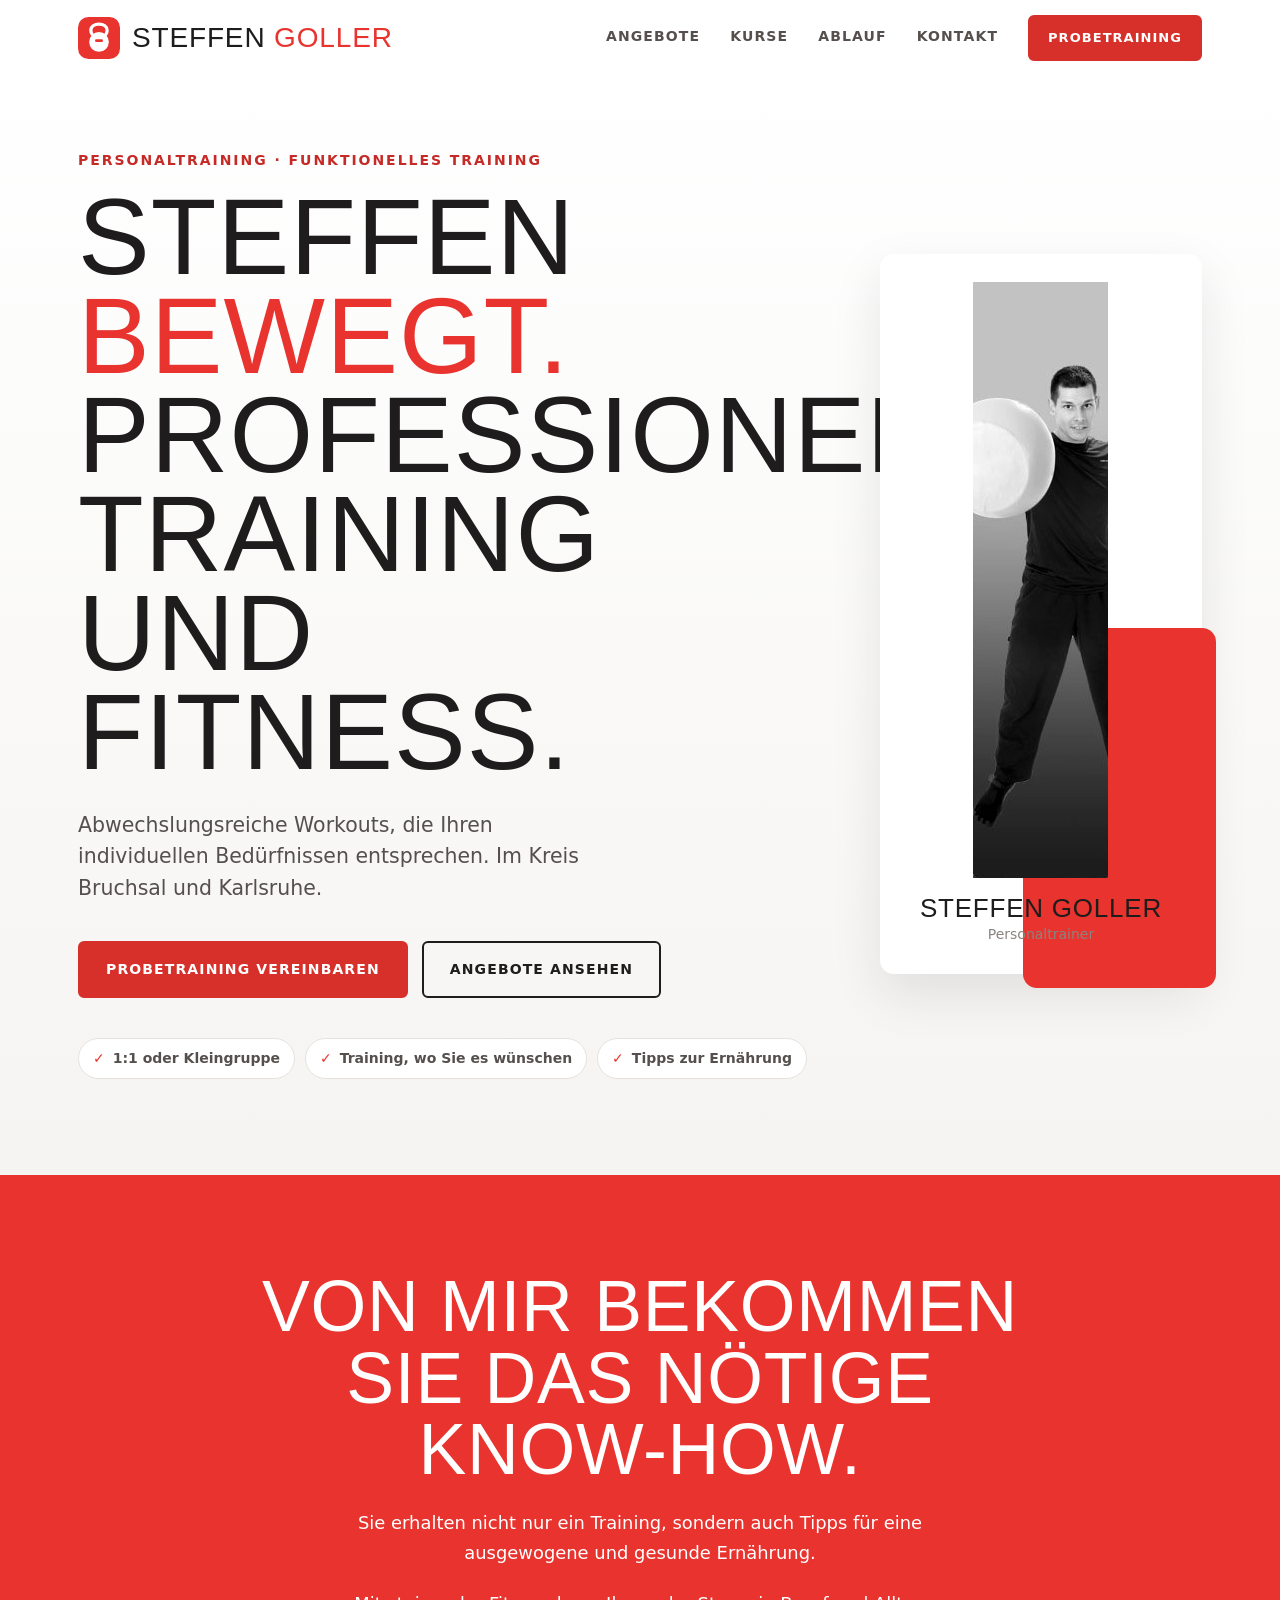
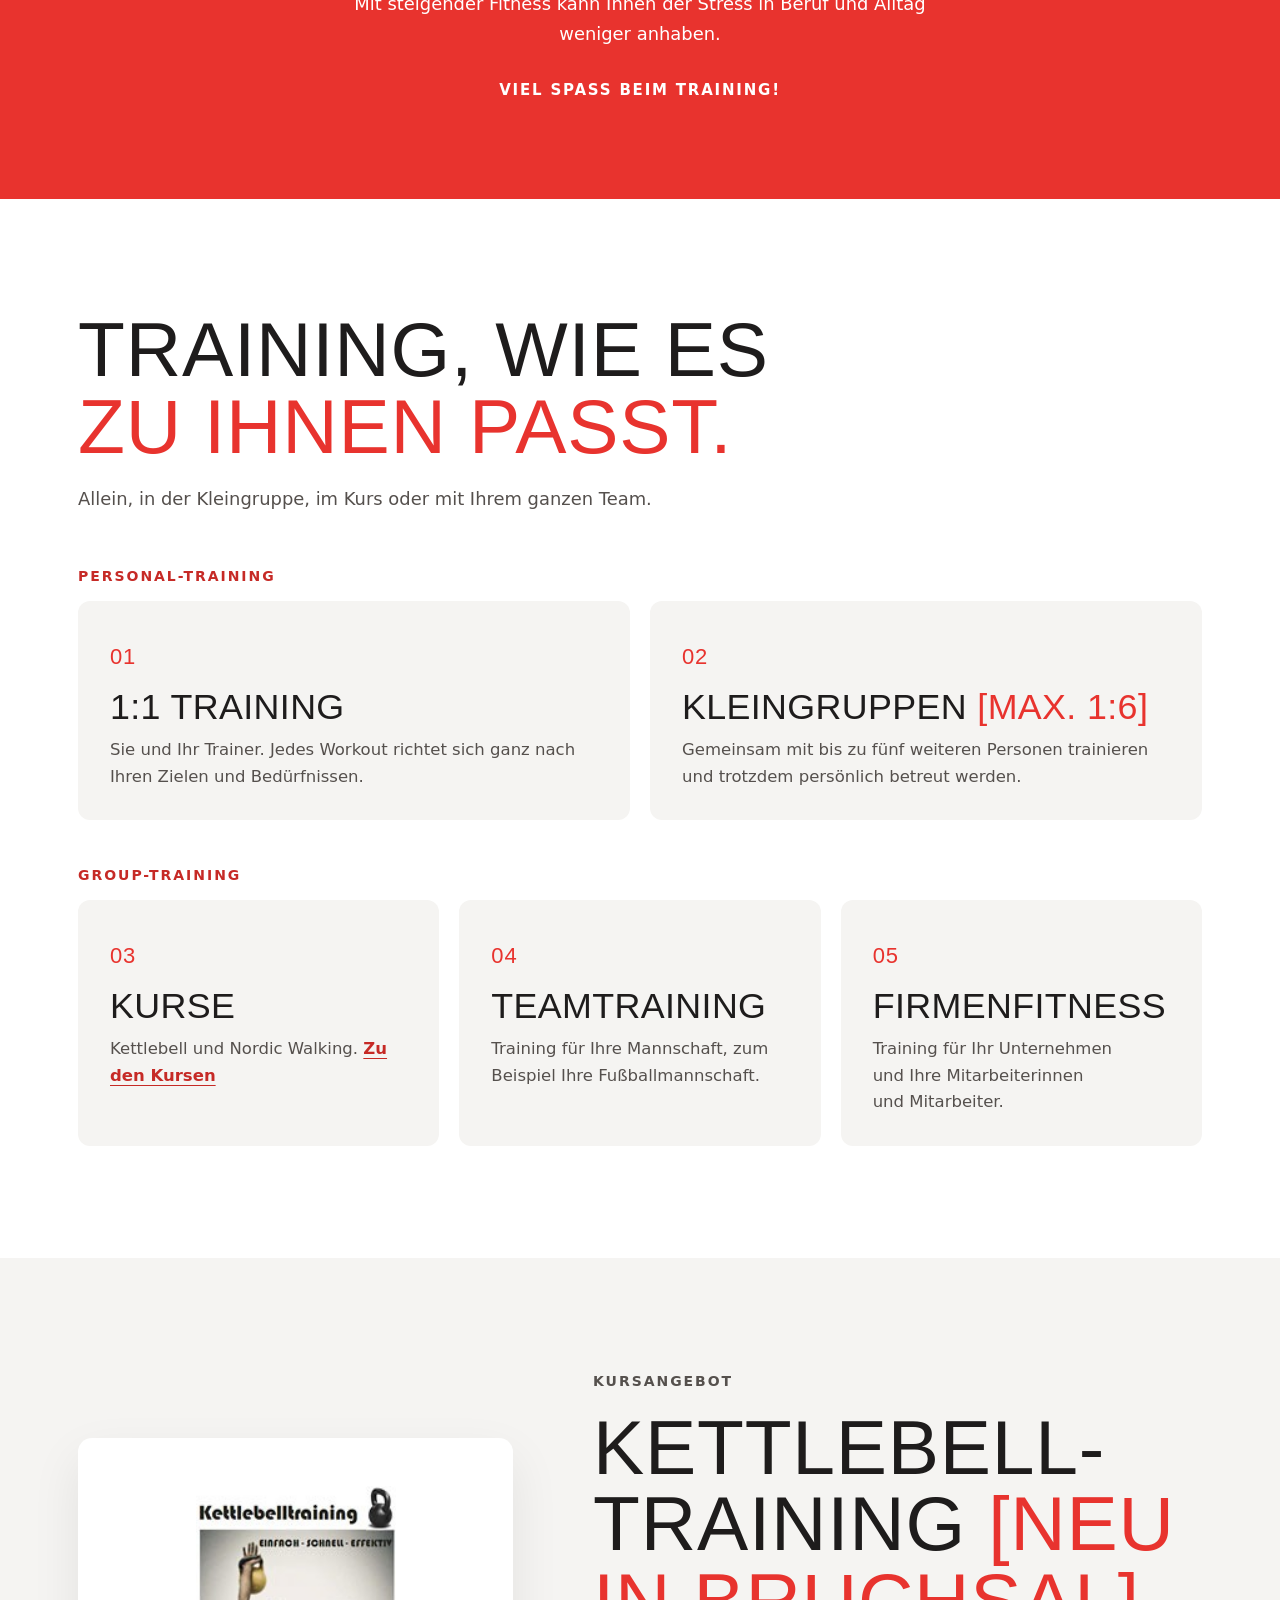
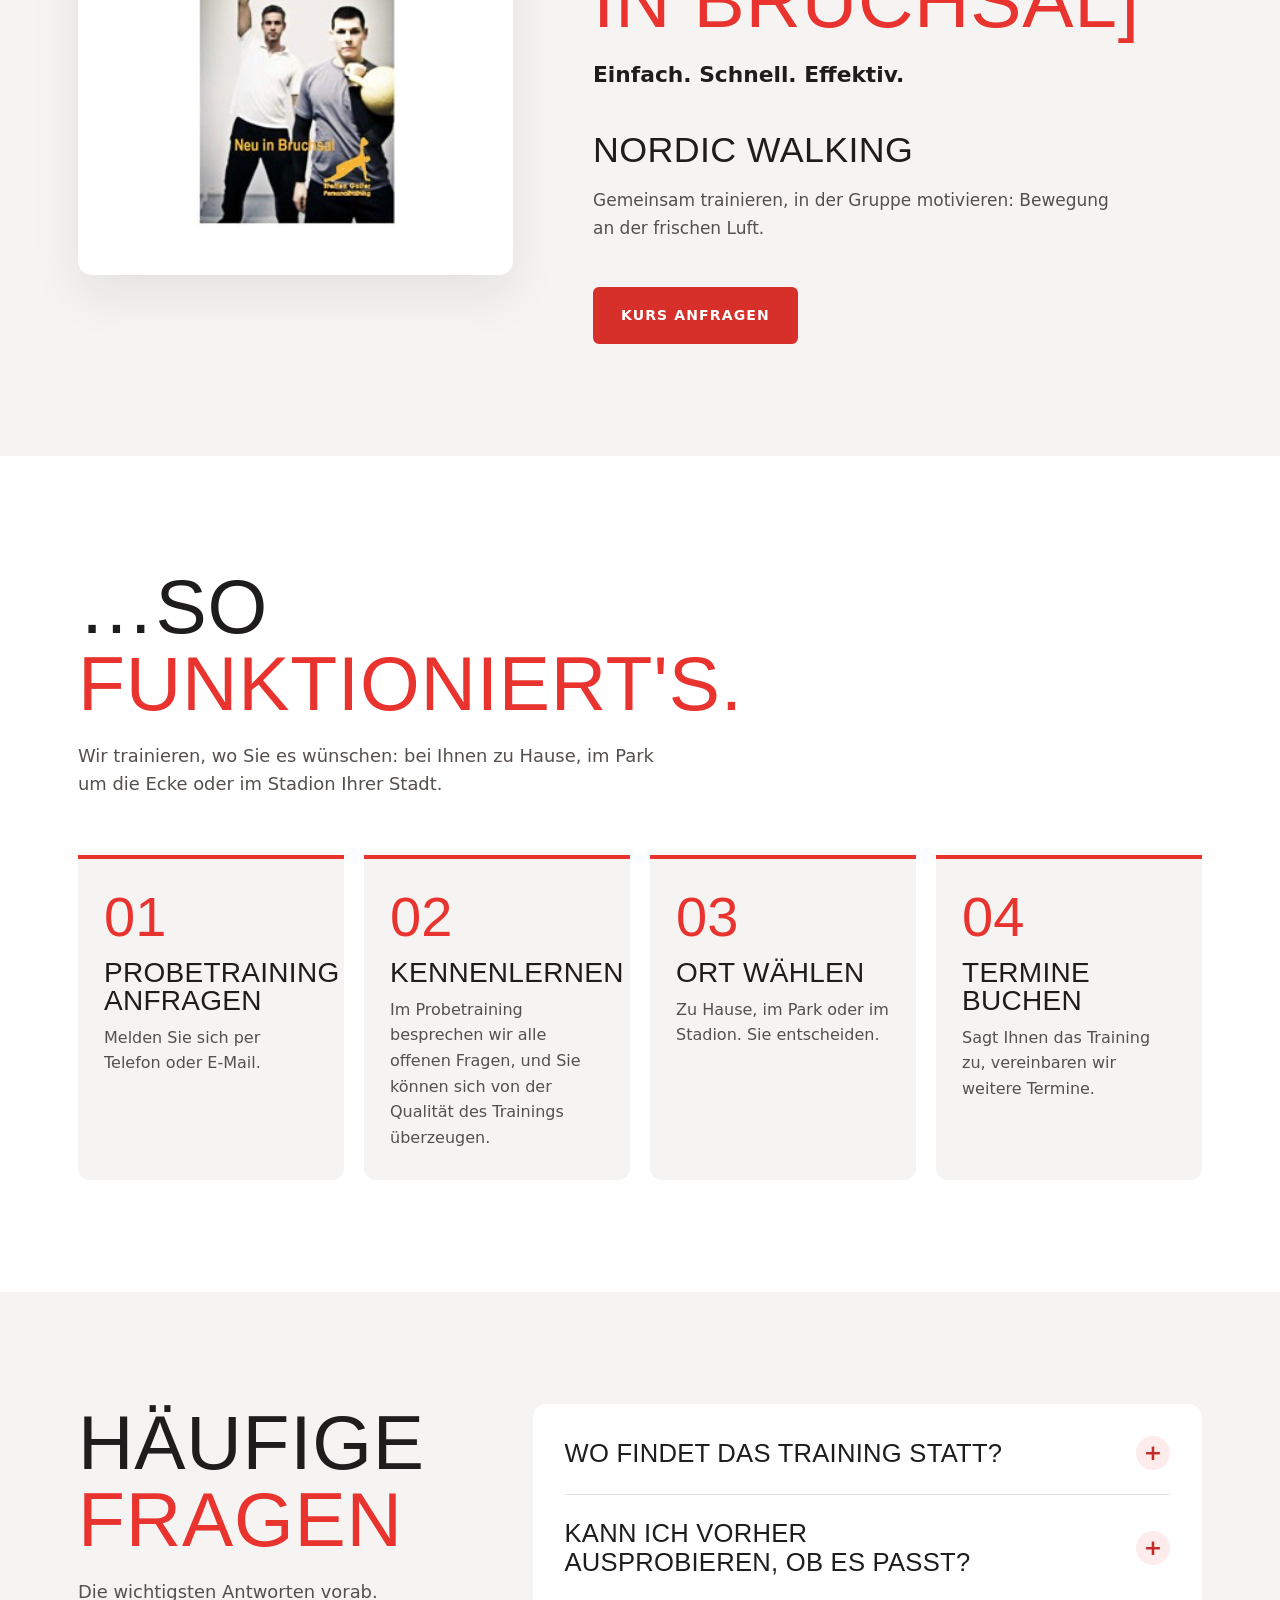
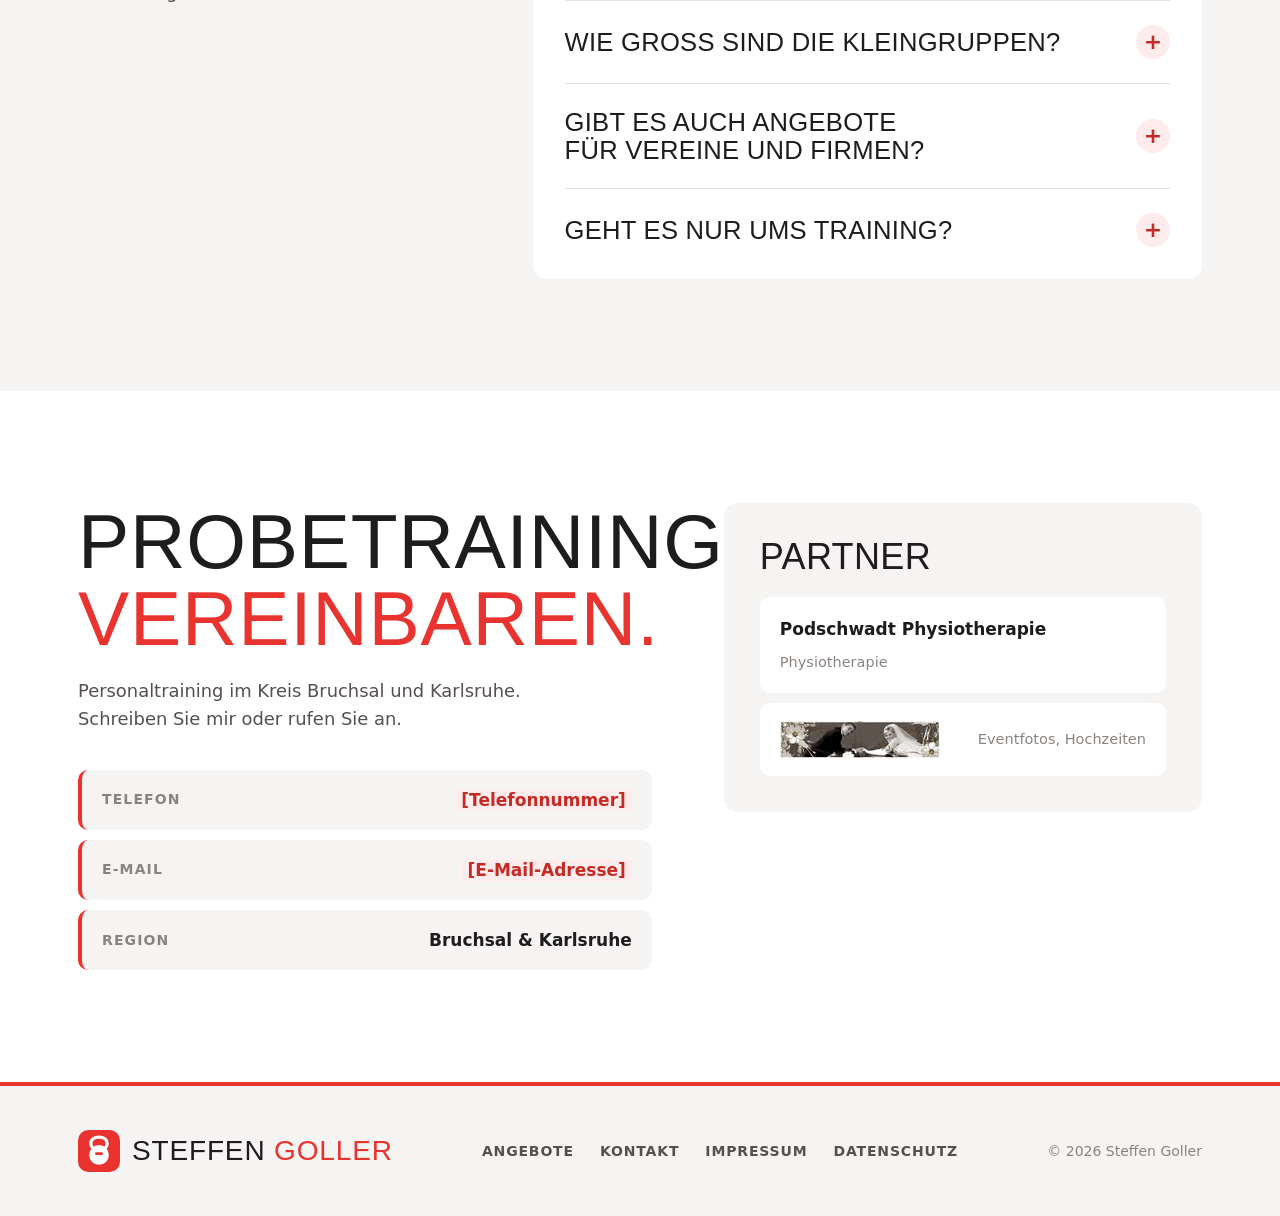
==== commit 0687d000: "Helles Design mit Rot statt dunkel und grün Gestaltung neu: weiße und hellgraue Flächen, rotes Band," ====
--- a/index.html
+++ b/index.html
@@ -5,11 +5,12 @@
   <meta name="viewport" content="width=device-width, initial-scale=1.0" />
   <title>Steffen Goller – Personaltraining &amp; funktionelles Training | Bruchsal und Karlsruhe</title>
   <meta name="description" content="Steffen Goller: Personaltraining und funktionelles Training im Kreis Bruchsal und Karlsruhe. 1:1 Training, Kleingruppen bis 6 Personen, Kurse wie Kettlebell und Nordic Walking, Teamtraining und Firmenfitness." />
-  <meta name="theme-color" content="#0E0D0C" />
+  <meta name="theme-color" content="#FFFFFF" />
   <meta property="og:title" content="Steffen Goller – Personaltraining Bruchsal &amp; Karlsruhe" />
   <meta property="og:description" content="Professionelles Training und Fitness: abwechslungsreiche Workouts, die Ihren individuellen Bedürfnissen entsprechen." />
   <meta property="og:type" content="website" />
   <link rel="icon" href="images/logo-mark.svg" type="image/svg+xml" />
+  <link rel="preload" href="fonts/bebas-neue-400.woff2" as="font" type="font/woff2" crossorigin />
   <link rel="stylesheet" href="css/styles.css" />
   <script type="application/ld+json">
   {
@@ -24,16 +25,17 @@
   </script>
 </head>
 
-<body class="startseite">
+<body>
 <a class="skip-link" href="#angebote">Direkt zu den Angeboten</a>
 
 <header class="nav" id="nav">
   <div class="wrap nav-in">
-    <a class="logo" href="#top" aria-label="Steffen Goller, zum Seitenanfang"><img class="mk" src="images/logo-mark.svg" alt="" width="44" height="44" />Steffen Goller</a>
+    <a class="logo" href="#top" aria-label="Steffen Goller, zum Seitenanfang"><img class="mk" src="images/logo-mark.svg" alt="" width="42" height="42" /><span>Steffen <b>Goller</b></span></a>
     <nav class="nav-links" aria-label="Hauptnavigation">
       <a class="link" href="#angebote">Angebote</a>
       <a class="link" href="#kurse">Kurse</a>
-      <a class="link" href="#ablauf">So funktioniert's</a>
+      <a class="link" href="#ablauf">Ablauf</a>
+      <a class="link" href="#kontakt">Kontakt</a>
       <a class="btn btn-sm" href="#kontakt">Probetraining</a>
     </nav>
   </div>
@@ -41,148 +43,126 @@
 
 <main id="top">
 
-<!-- Hero: Überschrift als Treppe, darunter Text und Aktion -->
+<!-- Hero: hell, große Überschrift links, Foto rechts -->
 <section class="hero">
   <div class="wrap hero-grid">
-    <h1 class="hero-titel">
-      <span class="ln"><span>Steffen</span></span>
-      <span class="ln"><span>bewegt.</span></span>
-    </h1>
     <div class="hero-text">
       <p class="eyebrow">Personaltraining · funktionelles Training</p>
-      <p class="sub">Professionelles Training und Fitness im Kreis Bruchsal und Karlsruhe. Abwechslungsreiche Workouts, die Ihren individuellen Bedürfnissen entsprechen.</p>
+      <h1 class="hero-titel">Steffen <span class="rot">bewegt.</span><br />Professionelles Training und Fitness.</h1>
+      <p class="sub">Abwechslungsreiche Workouts, die Ihren individuellen Bedürfnissen entsprechen. Im Kreis Bruchsal und Karlsruhe.</p>
       <div class="hero-cta">
-        <a class="btn" href="#kontakt">Probetraining vereinbaren <span class="arrow">→</span></a>
-        <a class="textlink" href="#angebote">Zu den Angeboten</a>
+        <a class="btn" href="#kontakt">Probetraining vereinbaren</a>
+        <a class="btn btn-ghost" href="#angebote">Angebote ansehen</a>
       </div>
       <ul class="hero-trust">
-        <li><span class="ok">✓</span> 1:1 oder Kleingruppe</li>
-        <li><span class="ok">✓</span> Training, wo Sie es wünschen</li>
-        <li><span class="ok">✓</span> Tipps zur Ernährung</li>
-        <li><span class="ok">✓</span> Bruchsal &amp; Karlsruhe</li>
+        <li>1:1 oder Kleingruppe</li>
+        <li>Training, wo Sie es wünschen</li>
+        <li>Tipps zur Ernährung</li>
       </ul>
     </div>
-  </div>
-</section>
-
-
-<!-- Know-how: links Überschrift und Foto, rechts eine schlichte Liste -->
-<section class="trust-zaehler" id="training" aria-labelledby="trust-titel">
-  <div class="wrap trust-grid">
-    <div class="trust-kopftext reveal">
-      <h2 id="trust-titel">Von mir bekommen Sie das nötige Know-how.</h2>
-      <p>Mit steigender Fitness kann Ihnen der Stress in Beruf und Alltag weniger anhaben.</p>
-      <figure class="portrait">
-        <img src="images/steffen-goller.jpg" alt="Steffen Goller beim Training mit einem Ball" width="135" height="596" />
-        <figcaption><b>Steffen Goller</b>Personaltrainer</figcaption>
-      </figure>
-    </div>
-    <dl class="fakten reveal">
-      <div class="fakt"><dt>Workouts</dt><dd>abwechslungsreich und individuell</dd></div>
-      <div class="fakt"><dt>Ernährung</dt><dd>Tipps für ausgewogen und gesund</dd></div>
-      <div class="fakt"><dt>Trainingsort</dt><dd>wo Sie es wünschen</dd></div>
-      <div class="fakt"><dt>Personal-Training</dt><dd>1:1 oder bis 6 Personen</dd></div>
-      <div class="fakt"><dt>Group-Training</dt><dd>Kurse, Teams, Firmen</dd></div>
-      <div class="fakt"><dt>Region</dt><dd>Kreis Bruchsal und Karlsruhe</dd></div>
-      <div class="fakt"><dt>Einstieg</dt><dd>mit einem Probetraining</dd></div>
-    </dl>
-  </div>
-</section>
-
-
-<!-- Angebote: zwei Gruppen, je eine Liste -->
-<section class="branchen" id="angebote">
+    <figure class="hero-bild">
+      <img src="images/steffen-goller.jpg" alt="Steffen Goller beim Training mit einem Ball" width="135" height="596" fetchpriority="high" />
+      <figcaption><b>Steffen Goller</b>Personaltrainer</figcaption>
+    </figure>
+  </div>
+</section>
+
+
+<!-- Rotes Band: das Versprechen -->
+<section class="band" id="training" aria-labelledby="band-titel">
+  <div class="wrap band-in reveal">
+    <h2 id="band-titel">Von mir bekommen Sie das nötige Know-how.</h2>
+    <p>Sie erhalten nicht nur ein Training, sondern auch Tipps für eine ausgewogene und gesunde Ernährung.</p>
+    <p>Mit steigender Fitness kann Ihnen der Stress in Beruf und Alltag weniger anhaben.</p>
+    <p class="band-claim">Viel Spaß beim Training!</p>
+  </div>
+</section>
+
+
+<!-- Angebote: Karten in zwei Gruppen -->
+<section class="angebote" id="angebote">
   <div class="wrap">
     <div class="sec-head reveal">
-      <h2>Training, wie es zu Ihnen passt.</h2>
+      <h2>Training, wie es <span class="rot">zu Ihnen passt.</span></h2>
       <p>Allein, in der Kleingruppe, im Kurs oder mit Ihrem ganzen Team.</p>
     </div>
 
     <h3 class="gruppe reveal">Personal-Training</h3>
-    <ul class="aud-liste">
-      <li class="aud-zeile reveal">
+    <div class="karten karten-2">
+      <article class="karte reveal">
+        <span class="karte-nr">01</span>
         <h3>1:1 Training</h3>
         <p>Sie und Ihr Trainer. Jedes Workout richtet sich ganz nach Ihren Zielen und Bedürfnissen.</p>
-      </li>
-      <li class="aud-zeile reveal">
-        <h3>Kleingruppen <span class="zusatz">max. 1:6</span></h3>
+      </article>
+      <article class="karte reveal">
+        <span class="karte-nr">02</span>
+        <h3>Kleingruppen <span class="rot">[max. 1:6]</span></h3>
         <p>Gemeinsam mit bis zu fünf weiteren Personen trainieren und trotzdem persönlich betreut werden.</p>
-      </li>
-    </ul>
+      </article>
+    </div>
 
     <h3 class="gruppe reveal">Group-Training</h3>
-    <ul class="aud-liste">
-      <li class="aud-zeile reveal">
+    <div class="karten karten-3">
+      <article class="karte reveal">
+        <span class="karte-nr">03</span>
         <h3>Kurse</h3>
         <p>Kettlebell und Nordic Walking. <a class="textlink" href="#kurse">Zu den Kursen</a></p>
-      </li>
-      <li class="aud-zeile reveal">
+      </article>
+      <article class="karte reveal">
+        <span class="karte-nr">04</span>
         <h3>Teamtraining</h3>
         <p>Training für Ihre Mannschaft, zum Beispiel Ihre Fußballmannschaft.</p>
-      </li>
-      <li class="aud-zeile reveal">
+      </article>
+      <article class="karte reveal">
+        <span class="karte-nr">05</span>
         <h3>Firmenfitness</h3>
         <p>Training für Ihr Unternehmen und Ihre Mitarbeiterinnen und Mitarbeiter.</p>
-      </li>
-    </ul>
-  </div>
-</section>
-
-
-<!-- Kurse: Kettlebell mit Plakat, Nordic Walking -->
+      </article>
+    </div>
+  </div>
+</section>
+
+
+<!-- Kurse: Bild links, Text rechts -->
 <section class="kurse" id="kurse" aria-labelledby="kurse-titel">
+  <div class="wrap split">
+    <figure class="split-bild reveal">
+      <img src="images/kettlebell-kurs.jpg" alt="Plakat: Kettlebelltraining – einfach, schnell, effektiv. Neu in Bruchsal." width="160" height="273" />
+    </figure>
+    <div class="split-text reveal">
+      <p class="eyebrow">Kursangebot</p>
+      <h2 id="kurse-titel">Kettlebell&shy;training <span class="rot">[neu in Bruchsal]</span></h2>
+      <p class="kurs-claim">Einfach. Schnell. Effektiv.</p>
+      <h3 class="kurs-zweit">Nordic Walking</h3>
+      <p>Gemeinsam trainieren, in der Gruppe motivieren: Bewegung an der frischen Luft.</p>
+      <a class="btn" href="#kontakt">Kurs anfragen</a>
+    </div>
+  </div>
+</section>
+
+
+<!-- Ablauf: vier Schritte mit großen Nummern -->
+<section class="ablauf" id="ablauf">
   <div class="wrap">
     <div class="sec-head reveal">
-      <h2 id="kurse-titel">Kursangebot.</h2>
-      <p>Gemeinsam trainieren, in der Gruppe motivieren.</p>
-    </div>
-    <div class="kurs-grid">
-      <article class="kurs kurs-kettlebell reveal">
-        <figure class="kurs-bild">
-          <img src="images/kettlebell-kurs.jpg" alt="Plakat: Kettlebelltraining – einfach, schnell, effektiv. Neu in Bruchsal." width="160" height="273" />
-        </figure>
-        <div>
-          <p class="kurs-tag">Neu in Bruchsal</p>
-          <h3>Kettlebell&shy;training</h3>
-          <p class="kurs-claim">Einfach. Schnell. Effektiv.</p>
-        </div>
-      </article>
-      <article class="kurs reveal">
-        <div>
-          <p class="kurs-tag">Draußen</p>
-          <h3>Nordic Walking</h3>
-          <p class="kurs-claim">Bewegung an der frischen Luft.</p>
-        </div>
-      </article>
-    </div>
-  </div>
-</section>
-
-
-<!-- Ablauf: Text links, die Schritte als Liste rechts. "Sie" ist grün, "Wir" bleibt neutral. -->
-<section class="process" id="ablauf">
-  <div class="wrap proc-grid">
-    <div class="proc-intro reveal">
-      <h2>…so funktioniert's.</h2>
+      <h2>…so <span class="rot">funktioniert's.</span></h2>
       <p>Wir trainieren, wo Sie es wünschen: bei Ihnen zu Hause, im Park um die Ecke oder im Stadion Ihrer Stadt.</p>
-      <p class="proc-chip"><b>Der erste Schritt:</b> ein Probetraining.</p>
-    </div>
-
+    </div>
     <ol class="schritte">
-      <li class="schritt reveal"><div><h3>Probetraining anfragen</h3><p>Melden Sie sich per Telefon oder E-Mail.</p></div><span class="wer du">Sie</span></li>
-      <li class="schritt reveal"><div><h3>Kennenlernen</h3><p>Im Probetraining besprechen wir alle offenen Fragen, und Sie können sich von der Qualität des Trainings überzeugen.</p></div><span class="wer">Wir</span></li>
-      <li class="schritt reveal"><div><h3>Ort wählen</h3><p>Zu Hause, im Park oder im Stadion. Sie entscheiden.</p></div><span class="wer du">Sie</span></li>
-      <li class="schritt reveal"><div><h3>Termine buchen</h3><p>Sagt Ihnen das Training zu, vereinbaren wir weitere Termine.</p></div><span class="wer">Wir</span></li>
+      <li class="schritt reveal"><span class="schritt-nr">01</span><h3>Probetraining anfragen</h3><p>Melden Sie sich per Telefon oder E-Mail.</p></li>
+      <li class="schritt reveal"><span class="schritt-nr">02</span><h3>Kennenlernen</h3><p>Im Probetraining besprechen wir alle offenen Fragen, und Sie können sich von der Qualität des Trainings überzeugen.</p></li>
+      <li class="schritt reveal"><span class="schritt-nr">03</span><h3>Ort wählen</h3><p>Zu Hause, im Park oder im Stadion. Sie entscheiden.</p></li>
+      <li class="schritt reveal"><span class="schritt-nr">04</span><h3>Termine buchen</h3><p>Sagt Ihnen das Training zu, vereinbaren wir weitere Termine.</p></li>
     </ol>
   </div>
 </section>
 
 
-<!-- Häufige Fragen: heller Abschnitt, nur Antworten, die schon an anderer Stelle der Seite stehen -->
-<section class="value" id="fragen">
-  <div class="wrap">
+<!-- Häufige Fragen -->
+<section class="fragen" id="fragen">
+  <div class="wrap fragen-grid">
     <div class="sec-head reveal">
-      <h2>Häufige Fragen</h2>
+      <h2>Häufige <span class="rot">Fragen</span></h2>
       <p>Die wichtigsten Antworten vorab.</p>
     </div>
     <div class="faq-liste">
@@ -211,17 +191,17 @@
 </section>
 
 
-<!-- Kontakt -->
-<section class="standort" id="kontakt">
-  <div class="wrap standort-grid">
-    <div class="standort-info reveal">
-      <h2>Probetraining vereinbaren.</h2>
+<!-- Kontakt und Partner -->
+<section class="kontakt" id="kontakt">
+  <div class="wrap kontakt-grid">
+    <div class="kontakt-info reveal">
+      <h2>Probetraining <span class="rot">vereinbaren.</span></h2>
       <p class="kontakt-lead">Personaltraining im Kreis Bruchsal und Karlsruhe. Schreiben Sie mir oder rufen Sie an.</p>
       <!-- TODO: Telefonnummer und E-Mail eintragen (auch in impressum.html und datenschutz.html) -->
-      <dl class="hours">
-        <div class="hours-row"><dt>Telefon</dt><dd><span class="todo">[Telefonnummer]</span></dd></div>
-        <div class="hours-row"><dt>E-Mail</dt><dd><span class="todo">[E-Mail-Adresse]</span></dd></div>
-        <div class="hours-row"><dt>Region</dt><dd>Bruchsal &amp; Karlsruhe</dd></div>
+      <dl class="kontakt-daten">
+        <div><dt>Telefon</dt><dd><span class="todo">[Telefonnummer]</span></dd></div>
+        <div><dt>E-Mail</dt><dd><span class="todo">[E-Mail-Adresse]</span></dd></div>
+        <div><dt>Region</dt><dd>Bruchsal &amp; Karlsruhe</dd></div>
       </dl>
     </div>
 
@@ -248,18 +228,15 @@
 </main>
 
 <footer>
-  <div class="wrap">
-    <p class="foot-claim"><span>Viel Spaß</span> <span>beim Training.</span></p>
-    <div class="foot-in">
-      <a class="logo" href="#top"><img class="mk" src="images/logo-mark.svg" alt="" width="44" height="44" />Steffen Goller</a>
-      <div class="foot-links">
-        <a href="#angebote">Angebote</a>
-        <a href="#kontakt">Kontakt</a>
-        <a href="impressum.html">Impressum</a>
-        <a href="datenschutz.html">Datenschutz</a>
-      </div>
-      <div class="foot-cr">© <span id="footYear">2026</span> Steffen Goller</div>
-    </div>
+  <div class="wrap foot-in">
+    <a class="logo" href="#top"><img class="mk" src="images/logo-mark.svg" alt="" width="42" height="42" /><span>Steffen <b>Goller</b></span></a>
+    <div class="foot-links">
+      <a href="#angebote">Angebote</a>
+      <a href="#kontakt">Kontakt</a>
+      <a href="impressum.html">Impressum</a>
+      <a href="datenschutz.html">Datenschutz</a>
+    </div>
+    <div class="foot-cr">© <span id="footYear">2026</span> Steffen Goller</div>
   </div>
 </footer>
 
--- a/css/styles.css
+++ b/css/styles.css
@@ -1,399 +1,268 @@
 /* =====================================================================
-   Steffen Goller – Personaltraining (Aufbau wie MEAT ME)
-   Dunkle Startseite, große Schrift, ruhige Flächen. Grün (aus der alten
-   Seite steffen-bewegt.de) nur für Aktion und "Sie".
-   Systemschriften: keine externen Fonts.
+   Steffen Goller – Personaltraining
+   Hell und freundlich: weiße und hellgraue Flächen, ein kräftiges Rot
+   für Aktion und Betonung, schmale Großbuchstaben (Bebas Neue) für
+   Überschriften, runde Textschrift (Quicksand). Schriften liegen lokal
+   in /fonts (SIL Open Font License), es werden keine externen Server geladen.
    ===================================================================== */
+@font-face{font-family:"Bebas Neue";font-style:normal;font-weight:400;font-display:swap;src:url(../fonts/bebas-neue-400.woff2) format("woff2")}
+@font-face{font-family:"Quicksand";font-style:normal;font-weight:400;font-display:swap;src:url(../fonts/quicksand-400.woff2) format("woff2")}
+@font-face{font-family:"Quicksand";font-style:normal;font-weight:500;font-display:swap;src:url(../fonts/quicksand-500.woff2) format("woff2")}
+@font-face{font-family:"Quicksand";font-style:normal;font-weight:700;font-display:swap;src:url(../fonts/quicksand-700.woff2) format("woff2")}
+
 :root{
-  --font-sans:system-ui,-apple-system,BlinkMacSystemFont,"Segoe UI",Roboto,sans-serif;
-  --font-display:system-ui,-apple-system,BlinkMacSystemFont,"Segoe UI",Roboto,sans-serif;
-  --font-mono:"SFMono-Regular",Consolas,"Liberation Mono",Menlo,monospace;
-
-  /* Hell: Rechtsseiten und der Fragen-Abschnitt */
+  --font-sans:"Quicksand",system-ui,-apple-system,"Segoe UI",Roboto,sans-serif;
+  --font-display:"Bebas Neue","Arial Narrow",Impact,sans-serif;
+
   --bg:#FFFFFF;
-  --bg-soft:#F3F5F1;
-  --ink:#16120E;
-  --ink-2:#514940;
-  --muted:#8E857A;
-  --line:#ECE6DD;
-
-  /* Akzent: Grün der alten Seite */
-  --acc:#86E160;
-  --acc-hover:#A2EA83;
-  --acc-ink:#3B7A1E;
-  --acc-tint:#EAF8E2;
-
-  /* Dunkel: Grund in drei Tonstufen, helle Schrift darauf */
-  --night:#0E0D0C;
-  --night-2:#171513;
-  --night-3:#24211D;
-  --night-ink:#F4F0EA;
-  --night-muted:#B3AA9E;
-
-  --veg:#7FA33A;
-  --maxw:1140px;
+  --bg-soft:#F5F4F2;
+  --bg-soft-2:#ECEAE7;
+  --ink:#1E1C1C;
+  --ink-2:#55504D;
+  --muted:#8A8480;
+  --line:#E4E1DD;
+
+  /* Rot: hell für Flächen und große Schrift, dunkler für Knöpfe und Text auf Weiß (Kontrast) */
+  --red:#E8332E;
+  --red-btn:#D7302B;
+  --red-btn-hover:#C62A26;
+  --red-ink:#C62A26;
+  --red-tint:#FDECEB;
+
+  --maxw:1180px;
   --ease-out:cubic-bezier(.22,1,.36,1);
 }
 *{box-sizing:border-box}
-html{scroll-behavior:smooth;scroll-padding-top:90px}
+html{scroll-behavior:smooth;scroll-padding-top:88px}
 body{
   margin:0;background:var(--bg);color:var(--ink);
-  font-family:var(--font-sans);font-size:17px;line-height:1.6;
+  font-family:var(--font-sans);font-size:17px;line-height:1.65;font-weight:500;
   -webkit-font-smoothing:antialiased;overflow-x:hidden;
 }
 [hidden]{display:none!important}
-h1,h2,h3{font-family:var(--font-display);font-weight:700;letter-spacing:-0.025em;line-height:1.04;margin:0}
+::selection{background:var(--red);color:#fff}
+:focus-visible{outline:2px solid var(--red-btn);outline-offset:3px}
+h1,h2,h3{font-family:var(--font-display);font-weight:400;letter-spacing:.01em;line-height:1;margin:0;text-transform:uppercase}
+h1,h2,h3{text-wrap:balance}
+p{text-wrap:pretty}
 a{color:inherit}
 img{max-width:100%;height:auto}
-.wrap{max-width:var(--maxw);margin:0 auto;padding:0 26px}
-
-.skip-link{position:absolute;left:-999px;top:12px;background:#fff;color:var(--ink);padding:10px 14px;border-radius:10px;z-index:100}
+.wrap{max-width:var(--maxw);margin:0 auto;padding:0 28px}
+.rot{color:var(--red)}
+
+.skip-link{position:absolute;left:-999px;top:12px;background:#fff;color:var(--ink);padding:10px 14px;border-radius:6px;z-index:100}
 .skip-link:focus{left:12px}
 
-/* Knöpfe: flach, ganz rund, eine Füllfarbe. Dunkle Schrift auf Orange, damit der Kontrast reicht. */
-.btn{display:inline-flex;align-items:center;gap:9px;font-family:var(--font-display);font-weight:700;
-  font-size:16px;padding:15px 27px;border-radius:100px;border:none;cursor:pointer;
-  background:var(--acc);color:var(--ink);text-decoration:none;
-  transition:background .18s ease,transform .14s var(--ease-out)}
-.btn:hover{background:var(--acc-hover)}
+/* Knöpfe: kantig mit leichter Rundung, Großbuchstaben, Rot */
+.btn{display:inline-flex;align-items:center;justify-content:center;gap:9px;font-family:var(--font-sans);font-weight:700;
+  font-size:14px;letter-spacing:.08em;text-transform:uppercase;padding:15px 26px;border-radius:6px;border:2px solid var(--red-btn);cursor:pointer;
+  background:var(--red-btn);color:#fff;text-decoration:none;
+  transition:background .18s ease,border-color .18s ease,color .18s ease,transform .14s var(--ease-out)}
+.btn:hover{background:var(--red-btn-hover);border-color:var(--red-btn-hover)}
 .btn:active{transform:scale(.97)}
-.btn .arrow{transition:transform .2s ease}
-.btn:hover .arrow{transform:translateX(4px)}
-.btn-sm{padding:11px 21px;font-size:15px}
-.btn-ghost{background:transparent;color:inherit;box-shadow:inset 0 0 0 1px currentColor}
-.btn-ghost:hover{background:rgba(127,127,127,.12)}
-
-.textlink{color:inherit;font-weight:600;text-decoration:underline;text-underline-offset:.22em;
-  text-decoration-thickness:.08em;text-decoration-color:rgba(127,127,127,.5);
-  transition:text-decoration-color .18s ease;background:none;border:0;padding:0;font:inherit;font-weight:600;cursor:pointer}
-.textlink:hover{text-decoration-color:var(--acc)}
-
-/* Navigation */
-header.nav{position:sticky;top:0;z-index:60;background:rgba(255,255,255,.9);
-  backdrop-filter:saturate(180%) blur(12px);-webkit-backdrop-filter:saturate(180%) blur(12px);
-  border-bottom:1px solid transparent;transition:border-color .2s,background .2s}
-header.nav.scrolled{border-color:var(--line)}
-.nav-in{display:flex;align-items:center;justify-content:space-between;height:74px;gap:16px}
-.logo{font-family:var(--font-display);font-weight:800;font-size:22px;letter-spacing:-0.04em;display:flex;align-items:center;gap:11px;text-decoration:none}
-.logo .mk{width:44px;height:44px;display:block;border-radius:11px}
+.btn-sm{padding:10px 18px;font-size:13px}
+.btn-ghost{background:transparent;color:var(--ink);border-color:var(--ink)}
+.btn-ghost:hover{background:var(--ink);border-color:var(--ink);color:#fff}
+
+.textlink{color:var(--red-ink);font-weight:700;text-decoration:underline;text-underline-offset:.22em;text-decoration-thickness:.08em}
+.textlink:hover{color:var(--ink)}
+
+.eyebrow{margin:0 0 16px;font-size:14px;font-weight:700;letter-spacing:.14em;text-transform:uppercase;color:var(--red-ink)}
+
+/* ---------- Navigation ---------- */
+header.nav{position:sticky;top:0;z-index:60;background:rgba(255,255,255,.94);
+  backdrop-filter:saturate(180%) blur(10px);-webkit-backdrop-filter:saturate(180%) blur(10px);
+  border-bottom:1px solid transparent;transition:border-color .2s,box-shadow .2s}
+header.nav.scrolled{border-color:var(--line);box-shadow:0 6px 24px rgba(30,28,28,.06)}
+.nav-in{display:flex;align-items:center;justify-content:space-between;height:76px;gap:16px}
+.logo{display:flex;align-items:center;gap:12px;text-decoration:none;font-family:var(--font-display);font-size:28px;letter-spacing:.03em;text-transform:uppercase;line-height:1}
+.logo b{font-weight:400;color:var(--red)}
+.logo .mk{width:42px;height:42px;display:block}
 .nav-links{display:flex;align-items:center;gap:30px}
-.nav-links a.link{font-size:15px;color:var(--ink-2);text-decoration:none;font-weight:500;transition:color .15s}
-.nav-links a.link:hover{color:var(--ink)}
-
-section{padding:96px 0}
-.reveal{opacity:0;transform:translateY(22px);transition:opacity .6s ease,transform .6s ease}
+.nav-links a.link{font-size:14px;font-weight:700;letter-spacing:.08em;text-transform:uppercase;color:var(--ink-2);text-decoration:none;
+  padding:6px 0;border-bottom:2px solid transparent;transition:color .15s,border-color .15s}
+.nav-links a.link:hover{color:var(--ink);border-color:var(--red)}
+
+/* ---------- Abschnitte allgemein ---------- */
+section{padding:112px 0}
+.sec-head{max-width:760px;margin-bottom:56px}
+.sec-head h2,.split-text h2,.kontakt-info h2{font-size:clamp(44px,6vw,80px)}
+.sec-head p{color:var(--ink-2);font-size:clamp(17px,1.4vw,20px);line-height:1.6;max-width:52ch;margin:20px 0 0}
+
+.reveal{opacity:0;transform:translateY(20px);transition:opacity .6s ease,transform .6s ease}
 .reveal.in{opacity:1;transform:none}
-.no-js .reveal{opacity:1;transform:none}
-
-footer{padding:56px 0 64px}
-.foot-in{display:flex;justify-content:space-between;align-items:center;flex-wrap:wrap;gap:18px;border-top:1px solid var(--line);padding-top:34px}
-.foot-links{display:flex;flex-wrap:wrap;gap:12px 26px;font-size:14.5px}
-.foot-links a,.foot-links button{text-decoration:none;color:var(--ink-2);background:none;border:0;padding:0;font:inherit;cursor:pointer}
-.foot-links a:hover,.foot-links button:hover{color:var(--ink)}
+
+/* ---------- Hero ---------- */
+section.hero{padding:72px 0 96px;background:linear-gradient(180deg,var(--bg) 0%,var(--bg-soft) 100%);overflow:hidden}
+.hero-grid{display:grid;grid-template-columns:minmax(0,1fr) auto;gap:72px;align-items:center}
+.hero-titel{font-size:clamp(52px,8.4vw,116px);line-height:.92;color:var(--ink)}
+.hero-text{animation:fadeUp .7s var(--ease-out) both}
+.hero .sub{font-size:clamp(18px,1.6vw,22px);line-height:1.55;color:var(--ink-2);max-width:40ch;margin:28px 0 0}
+.hero-cta{display:flex;flex-wrap:wrap;align-items:center;gap:14px;margin-top:36px}
+.hero-trust{list-style:none;margin:40px 0 0;padding:0;display:flex;flex-wrap:wrap;gap:10px}
+.hero-trust li{font-size:14px;font-weight:700;padding:8px 14px;border-radius:100px;background:#fff;border:1px solid var(--line);color:var(--ink-2)}
+.hero-trust li::before{content:"✓";color:var(--red);margin-right:8px}
+.hero-bild{margin:0;display:flex;flex-direction:column;align-items:center;gap:16px;padding:28px 40px;background:#fff;border-radius:14px;
+  box-shadow:0 20px 50px rgba(30,28,28,.10);animation:fadeUp .8s var(--ease-out) .15s both;position:relative}
+.hero-bild::before{content:"";position:absolute;inset:auto -14px -14px auto;width:60%;height:50%;background:var(--red);border-radius:14px;z-index:-1}
+.hero-bild img{display:block;width:135px;height:auto}
+.hero-bild figcaption{text-align:center;font-size:14px;color:var(--muted)}
+.hero-bild figcaption b{display:block;font-family:var(--font-display);font-weight:400;font-size:26px;letter-spacing:.03em;text-transform:uppercase;color:var(--ink);line-height:1.1}
+@keyframes fadeUp{from{opacity:0;transform:translateY(16px)}to{opacity:1;transform:none}}
+
+/* ---------- Rotes Band ---------- */
+section.band{background:var(--red);color:#fff;padding:96px 0;text-align:center}
+.band-in{max-width:820px}
+.band h2{font-size:clamp(40px,5.6vw,72px);color:#fff}
+.band p{margin:22px auto 0;max-width:60ch;font-size:clamp(17px,1.4vw,19px);line-height:1.65;color:#fff}
+.band .band-claim{margin-top:30px;font-weight:700;letter-spacing:.12em;text-transform:uppercase;font-size:15px}
+
+/* ---------- Angebote: Karten ---------- */
+.gruppe{margin:0 0 18px;font-family:var(--font-sans)!important;font-size:14px!important;font-weight:700!important;letter-spacing:.14em!important;color:var(--red-ink)}
+.karten{display:grid;gap:20px}
+.karten+.gruppe{margin-top:48px}
+.karten-2{grid-template-columns:repeat(2,minmax(0,1fr))}
+.karten-3{grid-template-columns:repeat(3,minmax(0,1fr))}
+.karte{position:relative;padding:34px 32px 30px;background:var(--bg-soft);border-radius:12px;border-top:4px solid transparent;
+  transition:transform .2s var(--ease-out),box-shadow .2s ease,border-color .2s ease,background .2s ease}
+.karte:hover{transform:translateY(-4px);background:#fff;border-top-color:var(--red);box-shadow:0 18px 40px rgba(30,28,28,.10)}
+.karte-nr{display:block;font-family:var(--font-display);font-size:22px;letter-spacing:.04em;color:var(--red);margin-bottom:14px}
+.karte h3{font-size:clamp(30px,2.8vw,40px)}
+.karte p{margin:12px 0 0;color:var(--ink-2);font-size:16.5px;line-height:1.6}
+
+/* ---------- Kurse: Bild links, Text rechts ---------- */
+section.kurse{background:var(--bg-soft)}
+.split{display:grid;grid-template-columns:minmax(0,5fr) minmax(0,7fr);gap:80px;align-items:center}
+.split-bild{margin:0;display:grid;place-items:center;padding:48px;background:#fff;border-radius:14px;box-shadow:0 20px 50px rgba(30,28,28,.08)}
+.split-bild img{display:block;width:200px;height:auto;border-radius:4px}
+.kurs-claim{margin:18px 0 0;font-size:clamp(19px,1.7vw,23px);font-weight:700;color:var(--ink)}
+.kurs-zweit{margin-top:40px;font-size:clamp(30px,2.8vw,40px)}
+.split-text p{color:var(--ink-2);max-width:48ch}
+.split-text p.kurs-claim{color:var(--ink)}
+.split-text .btn{margin-top:28px}
+
+/* ---------- Ablauf: Schritte mit großen Nummern ---------- */
+.schritte{list-style:none;margin:0;padding:0;display:grid;grid-template-columns:repeat(4,minmax(0,1fr));gap:20px;counter-reset:s}
+.schritt{padding:30px 26px;border-top:4px solid var(--red);background:var(--bg-soft);border-radius:0 0 12px 12px}
+.schritt-nr{display:block;font-family:var(--font-display);font-size:56px;line-height:1;color:var(--red);margin-bottom:14px}
+.schritt h3{font-size:28px}
+.schritt p{margin:10px 0 0;color:var(--ink-2);font-size:16px;line-height:1.6}
+
+/* ---------- Häufige Fragen ---------- */
+section.fragen{background:var(--bg-soft)}
+.fragen-grid{display:grid;grid-template-columns:minmax(0,4fr) minmax(0,7fr);gap:72px;align-items:start}
+.faq-liste{background:#fff;border-radius:14px;padding:8px 32px}
+.faq-eintrag+.faq-eintrag{border-top:1px solid var(--line)}
+.faq-eintrag summary{display:flex;align-items:center;justify-content:space-between;gap:24px;padding:24px 0;cursor:pointer;list-style:none}
+.faq-eintrag summary::-webkit-details-marker{display:none}
+.faq-eintrag summary::after{content:"+";flex:none;display:grid;place-items:center;width:34px;height:34px;border-radius:50%;
+  background:var(--red-tint);color:var(--red-ink);font-size:22px;line-height:1;font-weight:700;transition:transform .2s ease,background .2s ease,color .2s ease}
+.faq-eintrag[open] summary::after{transform:rotate(45deg);background:var(--red-btn);color:#fff}
+.faq-eintrag h3{margin:0;font-size:clamp(24px,2vw,30px);line-height:1.1}
+.faq-eintrag p{margin:0;padding:0 0 24px;color:var(--ink-2);font-size:17px;line-height:1.6;max-width:56ch}
+
+/* ---------- Kontakt und Partner ---------- */
+.kontakt-grid{display:grid;grid-template-columns:minmax(0,6fr) minmax(0,5fr);gap:72px;align-items:start}
+.kontakt-lead{color:var(--ink-2);font-size:clamp(17px,1.4vw,20px);line-height:1.6;margin:20px 0 0;max-width:40ch}
+.kontakt-daten{margin:36px 0 0;display:grid;gap:10px}
+.kontakt-daten div{display:flex;justify-content:space-between;align-items:center;gap:16px;padding:16px 20px;background:var(--bg-soft);border-radius:10px;border-left:4px solid var(--red)}
+.kontakt-daten dt{color:var(--muted);font-weight:700;font-size:14px;letter-spacing:.08em;text-transform:uppercase}
+.kontakt-daten dd{margin:0;font-weight:700}
+.partner{background:var(--bg-soft);padding:36px;border-radius:14px}
+.partner h3{font-size:36px}
+.partner-liste{list-style:none;margin:22px 0 0;padding:0;display:grid;gap:10px}
+.partner-liste a{display:flex;align-items:center;justify-content:space-between;flex-wrap:wrap;gap:8px 24px;padding:18px 20px;
+  background:#fff;border-radius:10px;text-decoration:none;transition:box-shadow .15s ease,transform .15s ease}
+.partner-liste a:hover{box-shadow:0 10px 26px rgba(30,28,28,.10);transform:translateY(-2px)}
+.partner-liste img{display:block;border-radius:3px}
+.partner-name{font-weight:700;font-size:17px}
+.partner-text{font-size:14.5px;color:var(--muted)}
+.todo{background:var(--red-tint);color:var(--red-ink);padding:1px 6px;border-radius:4px;font-weight:700}
+
+/* ---------- Fuß ---------- */
+footer{background:var(--bg-soft);border-top:4px solid var(--red);padding:44px 0}
+.foot-in{display:flex;justify-content:space-between;align-items:center;flex-wrap:wrap;gap:20px}
+.foot-links{display:flex;flex-wrap:wrap;gap:10px 26px}
+.foot-links a{text-decoration:none;color:var(--ink-2);font-size:14px;font-weight:700;letter-spacing:.06em;text-transform:uppercase}
+.foot-links a:hover{color:var(--red-ink)}
 .foot-cr{font-size:14px;color:var(--muted)}
 
 
 /* =====================================================================
-   Startseite (body.startseite): dunkel
+   Rechtsseiten (Impressum, Datenschutz)
    ===================================================================== */
-body.startseite{background:var(--night);color:var(--night-ink);color-scheme:dark;font-size:18px;line-height:1.55}
-.startseite ::selection{background:var(--acc);color:var(--ink)}
-.startseite :focus-visible{outline:2px solid var(--acc);outline-offset:3px}
-.startseite h1,.startseite h2,.startseite h3{text-wrap:balance;hyphens:none}
-.startseite p{text-wrap:pretty}
-.startseite section{padding:152px 0}
-
-/* Eine Schrift, drei Größen: Anzeige, Abschnitt, Text */
-.startseite h2{font-size:clamp(34px,5.4vw,72px);line-height:.98;letter-spacing:-0.04em}
-.startseite .sec-head{max-width:760px;margin-bottom:72px}
-.startseite .sec-head p{color:var(--night-muted);font-size:clamp(18px,1.5vw,21px);line-height:1.5;max-width:46ch;margin:24px 0 0}
-
-/* Navigation: schlichter Balken im Grundton, beim Scrollen eine Tonstufe heller */
-.startseite header.nav{background:var(--night);-webkit-backdrop-filter:none;backdrop-filter:none;border-bottom:0}
-.startseite header.nav.scrolled{background:var(--night-2)}
-.startseite .nav-links a.link{color:var(--night-muted)}
-.startseite .nav-links a.link:hover{color:var(--night-ink)}
-
-/* ---------- Hero: Überschrift über die volle Breite in zwei Zeilen, darunter Text und Aktion ---------- */
-.startseite section.hero{padding:56px 0 152px;overflow:hidden}
-.hero-grid{position:relative;display:grid;grid-template-columns:minmax(0,1fr);row-gap:56px}
-/* Treppe: "Steffen" hängt links, "bewegt." rechts */
-.hero-titel{grid-column:1/-1;font-size:clamp(44px,11.2vw,140px);line-height:.92;letter-spacing:-0.05em;
-  margin:0 0 0 -0.04em;color:#FFFFFF}
-.hero-titel .ln{display:block;overflow:hidden;padding:.08em 0 .06em}
-.hero-titel .ln:nth-child(2){text-align:right;color:var(--acc)}
-.hero-titel .ln span{display:inline-block;transform:translateY(115%);animation:riseIn .8s var(--ease-out) forwards}
-.hero-titel .ln:nth-child(2) span{animation-delay:.09s}
-@keyframes riseIn{to{transform:translateY(0)}}
-@keyframes fadeUp{from{opacity:0;transform:translateY(18px)}to{opacity:1;transform:none}}
-.hero-text{padding-top:8px;opacity:0;animation:fadeUp .7s var(--ease-out) .35s forwards}
-.hero .sub{font-size:clamp(19px,1.8vw,24px);line-height:1.45;color:var(--night-ink);max-width:30ch;margin:0}
-.hero-cta{display:flex;flex-wrap:wrap;align-items:center;gap:28px;margin-top:40px}
-.hero-trust{list-style:none;margin:56px 0 0;padding:0;display:grid;grid-template-columns:repeat(2,max-content);gap:12px 36px;
-  font-size:17px;font-weight:600;color:var(--night-ink)}
-.hero-trust li{display:flex;align-items:center;gap:10px}
-.hero-trust .ok{color:var(--acc);font-weight:700}
-/* Ab Desktop: Text und Aktion links, die Haken rechts auf einer Linie mit dem Knopf */
-@media (min-width:901px){
-  .hero-text{display:grid;grid-template-columns:minmax(0,1fr) auto;column-gap:64px;align-items:end}
-  .hero-text>*{grid-column:1}
-  .hero-trust{grid-column:2;grid-row:1/4;margin:0;align-self:end}
-}
-
-
-/* ---------- Versprechen: ein Band eine Tonstufe heller, rechts eine schlichte Liste ---------- */
-.startseite section.trust-zaehler{background:var(--night-2);padding:136px 0}
-.trust-grid{display:grid;grid-template-columns:minmax(0,5fr) minmax(0,6fr);gap:96px;align-items:start}
-.trust-kopftext p{color:var(--night-muted);font-size:clamp(18px,1.5vw,21px);line-height:1.5;margin:24px 0 0;max-width:34ch}
-.fakten{margin:0;display:grid;gap:4px}
-.fakt{display:flex;justify-content:space-between;align-items:baseline;gap:24px;padding:20px 24px;background:var(--night-3)}
-.fakt dt{font-weight:700;font-size:18px;color:var(--night-ink)}
-.fakt dd{margin:0;font-size:18px;color:var(--night-muted);text-align:right}
-
-
-/* ---------- Ablauf: Text links, die Schritte als Liste rechts ---------- */
-.process{background:var(--night)}
-.proc-grid{display:grid;grid-template-columns:minmax(0,5fr) minmax(0,6fr);gap:96px;align-items:start}
-.proc-intro{position:sticky;top:128px}
-.proc-intro p{color:var(--night-muted);font-size:clamp(18px,1.5vw,21px);line-height:1.5;margin:28px 0 0;max-width:34ch}
-.startseite .proc-intro .proc-chip{margin-top:48px;font-size:clamp(24px,2.6vw,34px);line-height:1.2;letter-spacing:-0.02em;
-  color:var(--night-ink);max-width:16ch}
-.proc-chip b{color:var(--acc);font-weight:700}
-.schritte{list-style:none;margin:0;padding:0;display:grid;gap:8px}
-.schritt{display:flex;justify-content:space-between;align-items:flex-start;gap:24px;padding:32px 36px;background:var(--night-2)}
-.schritt h3{font-size:clamp(22px,2.2vw,28px);letter-spacing:-0.03em;color:#FFFFFF}
-.schritt p{margin:8px 0 0;color:var(--night-muted);font-size:17px;line-height:1.5}
-.wer{flex:none;font-size:14px;font-weight:700;padding:5px 14px;border-radius:100px;background:var(--night-3);color:var(--night-ink)}
-.wer.du{background:var(--acc);color:var(--ink)}
-
-
-/* ---------- Angebote: keine Karten, eine Liste ---------- */
-.branchen{background:var(--night)}
-.aud-liste{list-style:none;margin:0;padding:0;display:grid;gap:8px}
-.aud-zeile{position:relative;display:grid;grid-template-columns:minmax(0,5fr) minmax(0,7fr);gap:48px;align-items:baseline;
-  padding:40px 44px;background:var(--night-2);transition:background .18s ease}
-.aud-zeile:hover{background:var(--night-3)}
-/* Beim Darüberfahren wächst links ein Balken: die Zeile wird "angetippt" wie eine Taste */
-.aud-zeile::before{content:"";position:absolute;left:0;top:0;bottom:0;width:6px;background:var(--acc);
-  transform:scaleY(0);transform-origin:50% 0;transition:transform .25s var(--ease-out)}
-.aud-zeile:hover::before{transform:scaleY(1)}
-.aud-zeile h3{font-size:clamp(26px,3vw,40px);line-height:1.05;letter-spacing:-0.03em;color:#FFFFFF}
-.aud-zeile p{margin:0;color:var(--night-muted);font-size:18px;line-height:1.55;max-width:52ch}
-.aud-zeile .textlink{color:var(--night-ink);white-space:nowrap}
-
-
-/* ---------- Häufige Fragen: heller Abschnitt ---------- */
-.value{background:var(--bg);color:var(--ink)}
-.startseite .value .sec-head p{color:var(--ink-2)}
-.faq-eintrag{border-top:1px solid var(--line)}
-.faq-eintrag:last-child{border-bottom:1px solid var(--line)}
-.faq-eintrag summary{display:flex;align-items:center;justify-content:space-between;gap:24px;padding:28px 0;cursor:pointer;list-style:none}
-.faq-eintrag summary::-webkit-details-marker{display:none}
-.faq-eintrag summary::after{content:"+";flex:none;font-size:32px;line-height:1;font-weight:400;color:var(--acc-ink);transition:transform .2s ease}
-.faq-eintrag[open] summary::after{transform:rotate(45deg)}
-.faq-eintrag summary:focus-visible{outline:2px solid var(--acc-ink);outline-offset:4px}
-.faq-eintrag h3{margin:0;font-size:clamp(20px,1.8vw,24px);line-height:1.25}
-.faq-eintrag p{margin:0;padding:0 0 28px;color:var(--ink-2);font-size:18px;line-height:1.55;max-width:52ch}
-
-
-/* ---------- Kontakt ---------- */
-.standort{background:var(--night)}
-.standort-grid{display:grid;grid-template-columns:minmax(0,5fr) minmax(0,7fr);gap:72px;align-items:stretch}
-.standort-adresse{font-style:normal;font-size:clamp(20px,1.8vw,24px);line-height:1.45;margin:32px 0 0}
-.hours{margin:40px 0 0;display:grid;gap:4px}
-.hours-row{display:flex;justify-content:space-between;gap:16px;padding:14px 18px;background:var(--night-2);font-size:17px}
-.hours-row dt{color:var(--night-muted)}
-.hours-row dd{margin:0;font-weight:700;font-variant-numeric:tabular-nums;white-space:nowrap}
-.hours-row.is-today{background:var(--night-3)}
-.hours-row.is-today dt{color:var(--night-ink)}
-.hours-row.is-today dt::after{content:" · heute";color:var(--acc);font-weight:700}
-/* ---------- Fuß: großer Schlusssatz, darunter Name, Links, Jahr ---------- */
-.startseite footer{background:var(--night-2);color:var(--night-ink);padding:120px 0 56px}
-.foot-claim{margin:0 0 0 -0.04em;font-family:var(--font-display);font-weight:800;font-size:clamp(34px,7vw,88px);line-height:.98;
-  letter-spacing:-0.04em;color:#FFFFFF}
-.foot-claim span{display:block}
-.startseite .foot-in{border-top:0;padding-top:0;margin-top:96px}
-.startseite .foot-links{gap:12px 28px;font-size:16px}
-.startseite .foot-links a,.startseite .foot-links button{color:var(--night-muted);transition:color .15s ease}
-.startseite .foot-links a:hover,.startseite .foot-links button:hover{color:var(--night-ink)}
-.startseite .foot-cr{font-size:15px;color:var(--night-muted)}
-
-
-/* =====================================================================
-   Rechtsseiten (Impressum, Datenschutz, AGB): hell und ruhig
-   ===================================================================== */
-.legal-hero{padding:72px 0 42px;background:var(--bg-soft)}
-.legal-back{font-size:15px;font-weight:600;color:var(--ink-2);text-decoration:none}
+.legal-hero{padding:64px 0 40px;background:var(--bg-soft)}
+.legal-back{font-size:14px;font-weight:700;letter-spacing:.06em;text-transform:uppercase;color:var(--red-ink);text-decoration:none}
 .legal-back:hover{color:var(--ink)}
-.legal-hero h1{font-size:clamp(34px,5vw,58px);letter-spacing:-0.04em;margin-top:18px;hyphens:auto;-webkit-hyphens:auto;overflow-wrap:break-word}
-.legal-content h2{hyphens:auto;-webkit-hyphens:auto;overflow-wrap:break-word}
-.legal-lead{margin:14px 0 0;color:var(--ink-2);font-size:18px}
-.legal-main{padding:56px 0 96px}
+.legal-hero h1{font-size:clamp(48px,7vw,84px);margin-top:16px;overflow-wrap:break-word;hyphens:auto;-webkit-hyphens:auto}
+.legal-lead{margin:12px 0 0;color:var(--ink-2);font-size:18px}
+.legal-main{padding:48px 0 96px}
 .legal-content{max-width:820px}
-.legal-content h2{font-size:28px;letter-spacing:-0.03em;margin:48px 0 14px;scroll-margin-top:96px}
-.legal-content h3{font-size:20px;margin:28px 0 8px}
+.legal-content h2{font-size:34px;margin:48px 0 12px;scroll-margin-top:96px;overflow-wrap:break-word;hyphens:auto;-webkit-hyphens:auto}
+.legal-content h3{font-size:24px;margin:28px 0 8px}
 .legal-content p,.legal-content li,.legal-content address{color:var(--ink-2);font-size:16.5px;line-height:1.7;font-style:normal}
 .legal-content p,.legal-content address{margin:0 0 14px}
 .legal-content ul,.legal-content ol{padding-left:22px;margin:0 0 16px}
-.legal-content a{color:var(--ink);text-underline-offset:.2em}
-.legal-content a:hover{color:var(--acc-ink)}
+.legal-content a{color:var(--red-ink);text-underline-offset:.2em}
+.legal-content a:hover{color:var(--ink)}
 .legal-content strong{color:var(--ink)}
-.legal-card{background:var(--bg-soft);border-radius:18px;padding:24px 28px;margin:22px 0}
-.legal-card h3{margin:0 0 8px;font-size:17px}
+.legal-card{background:var(--bg-soft);border-left:4px solid var(--red);border-radius:10px;padding:22px 26px;margin:22px 0}
+.legal-card h3{margin:0 0 8px;font-size:22px}
 .legal-card p:last-child{margin-bottom:0}
-.legal-toc{background:var(--bg-soft);border-radius:18px;padding:24px 28px;margin:0 0 16px}
+.legal-toc{background:var(--bg-soft);border-radius:12px;padding:22px 26px;margin:0 0 16px}
 .legal-toc p{margin:0 0 10px;font-weight:700;color:var(--ink)}
 .legal-toc ol{columns:2 240px;column-gap:32px;margin:0}
 .legal-toc li{break-inside:avoid;font-size:15.5px}
 .legal-toc a{text-decoration:none;color:var(--ink-2)}
-.legal-toc a:hover{color:var(--ink);text-decoration:underline}
+.legal-toc a:hover{color:var(--red-ink);text-decoration:underline}
 .legal-stand{margin-top:40px!important;font-size:14px!important;color:var(--muted)!important}
 
 
 /* =====================================================================
    Responsive
    ===================================================================== */
-/* Bis 1080px steht die Liste unter der Überschrift */
 @media (max-width:1080px){
-  .trust-grid{grid-template-columns:minmax(0,1fr);gap:72px}
-}
-
-/* Tablet und Handy bis 900px: alles einspaltig */
+  .schritte{grid-template-columns:repeat(2,minmax(0,1fr))}
+  .karten-3{grid-template-columns:repeat(2,minmax(0,1fr))}
+}
 @media (max-width:900px){
   .nav-links a.link{display:none}
-  section{padding:74px 0}
-  .startseite section{padding:104px 0}
-  .startseite section.hero{padding:40px 0 104px}
-  .startseite section.trust-zaehler{padding:104px 0}
-  .startseite section.branchen{padding-top:24px}
-  .startseite .sec-head{margin-bottom:48px}
-
-  .hero-grid,.proc-grid,.standort-grid{grid-template-columns:minmax(0,1fr)}
-  .hero-grid{row-gap:40px}
-
-
-
-  .proc-grid{gap:56px}
-  .proc-intro{position:static}
-
-  .aud-zeile{grid-template-columns:minmax(0,1fr);gap:12px;padding:28px 28px}
-  .schritt{padding:26px 26px}
-
-  .standort-grid{gap:48px}
-}
-
+  section{padding:80px 0}
+  section.hero{padding:48px 0 72px}
+  section.band{padding:72px 0}
+  .sec-head{margin-bottom:40px}
+  .hero-grid,.split,.fragen-grid,.kontakt-grid{grid-template-columns:minmax(0,1fr);gap:48px}
+  .hero-bild{justify-self:start;flex-direction:row;align-items:flex-end;padding:24px 28px}
+  .hero-bild figcaption{text-align:left}
+  .split-bild{justify-self:start;padding:32px}
+  .fragen-grid .sec-head{margin-bottom:0}
+}
 @media (max-width:600px){
   .wrap{padding:0 20px}
-  .nav-in{gap:12px;height:66px}
-  .logo{font-size:19px;gap:9px}
-  .logo .mk{width:38px;height:38px;border-radius:9px}
-  .btn-sm{padding:10px 16px;font-size:14px}
-  html{scroll-padding-top:80px}
-
-  body.startseite{font-size:17px}
-  .startseite section{padding:88px 0}
-  .startseite section.hero{padding:28px 0 88px}
-  .startseite h2{font-size:clamp(30px,8.4vw,40px);line-height:1.02}
-  .startseite .sec-head{margin-bottom:36px}
-  .startseite .sec-head p{font-size:17px;margin-top:18px}
-
-  .hero-titel{font-size:clamp(40px,12.6vw,60px);line-height:.95}
-  .hero .sub{font-size:19px}
-  .hero-cta{gap:22px;margin-top:32px}
-  .hero-trust{grid-template-columns:minmax(0,1fr);margin-top:40px;font-size:16px}
-
-  .startseite section.trust-zaehler{padding:88px 0}
-  .trust-grid{gap:56px}
-  .trust-kopftext p{font-size:17px;margin-top:18px}
-  .trust-text{font-size:24px;max-width:100%}
-
-
-  .startseite .proc-intro .proc-chip{margin-top:32px;font-size:24px}
-
-  .aud-liste{gap:6px}
-  .fakt{flex-direction:column;gap:4px;padding:18px 20px}
-  .fakt dd{text-align:left}
-  .schritt{padding:22px 20px}
-  .aud-zeile{padding:26px 22px}
-  .aud-zeile h3{font-size:26px}
-  .aud-zeile p{font-size:17px}
-
-  .faq-eintrag summary{padding:24px 0}
-  .faq-eintrag p{font-size:17px}
-
-  .hours-row{font-size:16px;padding:12px 14px}
-
-  .startseite footer{padding:88px 0 44px}
-  .startseite .foot-in{flex-direction:column;align-items:flex-start;gap:24px;margin-top:64px}
-  .startseite .foot-links{display:grid;grid-template-columns:1fr 1fr;gap:12px 24px;width:100%}
+  .nav-in{height:66px}
+  .logo{font-size:24px;gap:10px}
+  .logo .mk{width:36px;height:36px}
+  html{scroll-padding-top:78px}
+  body{font-size:16.5px}
+  section{padding:64px 0}
+  section.hero{padding:36px 0 64px}
+  .hero-titel{font-size:clamp(46px,13vw,64px)}
+  .hero-cta .btn{width:100%}
+  .hero-bild img{width:110px}
+  .hero-bild::before{inset:auto -8px -8px auto}
+  section.band{padding:60px 0;text-align:left}
+  .karten-2,.karten-3,.schritte{grid-template-columns:minmax(0,1fr)}
+  .karte{padding:28px 24px 24px}
+  .split-bild img{width:160px}
+  .faq-liste{padding:4px 20px;margin-inline:-4px}
+  .kontakt-daten div{flex-direction:column;align-items:flex-start;gap:2px}
+  .partner{padding:26px 22px}
   .foot-in{flex-direction:column;align-items:flex-start}
-
-  .legal-hero{padding:48px 0 32px}
-  .legal-main{padding:40px 0 72px}
-  .legal-content h2{font-size:24px}
-}
-
+  .legal-hero{padding:44px 0 30px}
+  .legal-main{padding:36px 0 72px}
+  .legal-content h2{font-size:28px}
+}
 @media (prefers-reduced-motion:reduce){
   *{animation:none!important;scroll-behavior:auto!important;transition:none!important}
-  .hero-titel .ln span{transform:none}
-  .hero-text{opacity:1}
   .reveal{opacity:1;transform:none}
 }
-
-
-/* =====================================================================
-   Ergänzungen für Steffen Goller
-   ===================================================================== */
-/* Hero ohne großes Foto: ein grüner Schein oben rechts */
-.startseite section.hero{position:relative;isolation:isolate;padding-top:96px}
-.startseite section.hero::before{content:"";position:absolute;z-index:-1;top:-20%;right:-10%;width:70vw;height:70vw;max-width:900px;max-height:900px;
-  background:radial-gradient(closest-side,rgba(134,225,96,.20),rgba(134,225,96,0));pointer-events:none}
-.eyebrow{margin:0 0 18px;font-size:15px;font-weight:700;letter-spacing:.06em;text-transform:uppercase;color:var(--acc)}
-
-/* Foto: das alte Bild ist klein, deshalb als schmaler Streifen in Originalgröße */
-.portrait{margin:48px 0 0;display:flex;align-items:flex-end;gap:24px}
-.portrait img{display:block;width:135px;height:auto;flex:none;border-radius:4px}
-.portrait figcaption{font-size:15px;color:var(--night-muted)}
-.portrait figcaption b{display:block;font-size:22px;letter-spacing:-0.02em;color:var(--night-ink)}
-
-/* Angebote: Gruppenüberschrift über jeder Liste */
-.gruppe{margin:0 0 16px;font-size:15px!important;font-weight:700;letter-spacing:.06em!important;text-transform:uppercase;color:var(--acc)}
-.aud-liste+.gruppe{margin-top:56px}
-.zusatz{display:inline-block;margin-left:10px;vertical-align:.35em;font-size:14px;font-weight:700;letter-spacing:0;
-  padding:4px 12px;border-radius:100px;background:var(--night-3);color:var(--night-ink)}
-
-/* Kurse */
-.kurse{background:var(--night-2)}
-.kurs-grid{display:grid;grid-template-columns:minmax(0,7fr) minmax(0,5fr);gap:8px}
-.kurs{display:flex;align-items:flex-end;gap:36px;padding:40px 44px;background:var(--night-3);min-height:340px}
-.kurs h3{font-size:clamp(30px,3.6vw,52px);line-height:1;letter-spacing:-0.04em;color:#FFFFFF;hyphens:manual}
-.kurs-tag{margin:0 0 14px;display:inline-block;font-size:14px;font-weight:700;padding:5px 14px;border-radius:100px;background:var(--acc);color:var(--ink)}
-.kurs-claim{margin:14px 0 0;font-size:19px;color:var(--night-muted)}
-.kurs-bild{margin:0;flex:none}
-.kurs-bild img{display:block;width:160px;height:auto;border-radius:4px}
-
-/* Kontakt und Partner */
-.kontakt-lead{color:var(--night-muted);font-size:clamp(18px,1.5vw,21px);line-height:1.5;margin:24px 0 0;max-width:34ch}
-.partner{background:var(--night-2);padding:44px;align-self:start}
-.partner h3{font-size:clamp(24px,2.4vw,32px);letter-spacing:-0.03em;color:#FFFFFF}
-.partner-liste{list-style:none;margin:28px 0 0;padding:0;display:grid;gap:8px}
-.partner-liste a{display:flex;align-items:center;justify-content:space-between;flex-wrap:wrap;gap:8px 24px;padding:20px 24px;
-  background:var(--night-3);text-decoration:none;transition:background .15s ease}
-.partner-liste a:hover{background:#2E3A28}
-.partner-liste img{display:block;border-radius:3px}
-.partner-name{font-weight:700;font-size:18px;color:var(--night-ink)}
-.partner-text{font-size:15px;color:var(--night-muted)}
-.todo{background:var(--acc-tint);color:var(--acc-ink);padding:1px 6px;border-radius:4px;font-weight:600}
-
-@media (max-width:900px){
-  .startseite section.hero{padding-top:64px}
-  .kurs-grid{grid-template-columns:minmax(0,1fr)}
-  .kurs{min-height:0;padding:32px 28px}
-  .partner{padding:32px 28px}
-}
-@media (max-width:600px){
-  .startseite section.hero{padding-top:44px}
-  .kurs{flex-direction:column;align-items:flex-start;gap:24px;padding:26px 22px}
-  .partner{padding:26px 22px;margin-inline:-6px}
-  .portrait img{width:110px}
-}
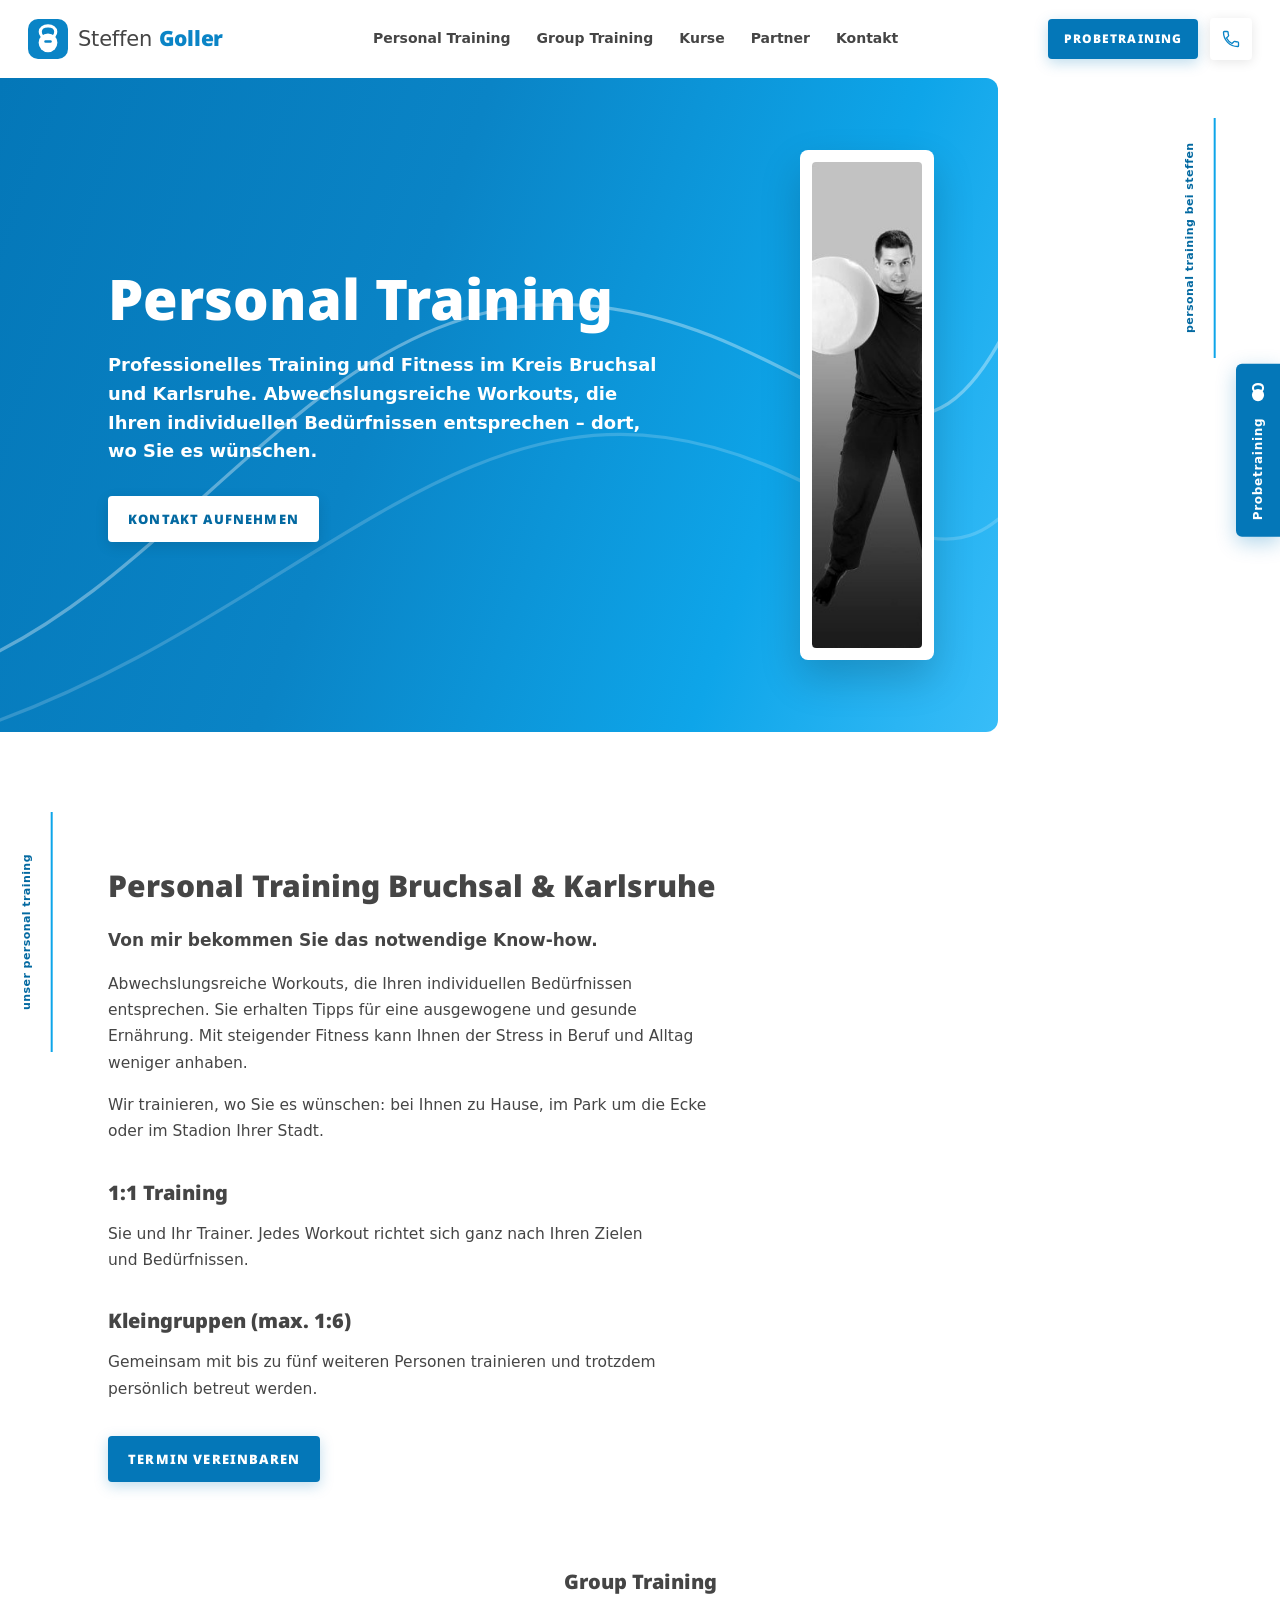
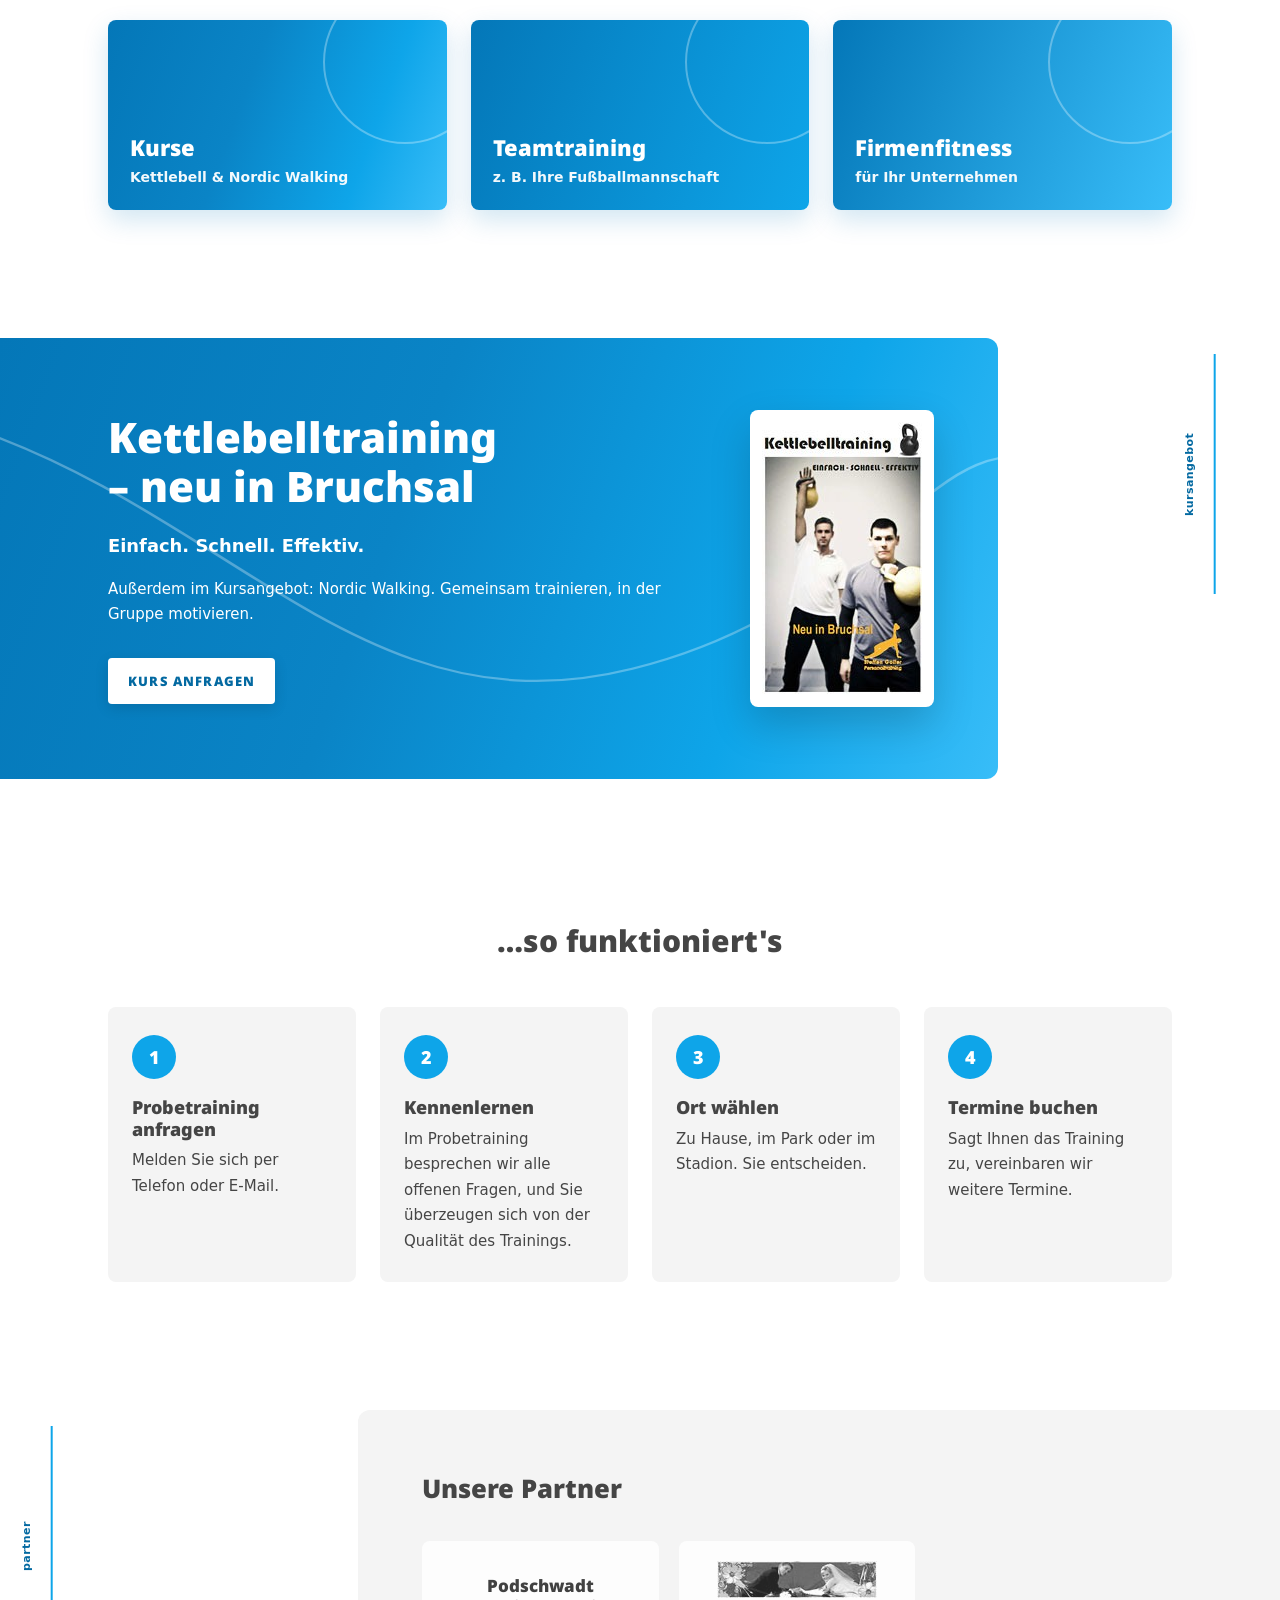
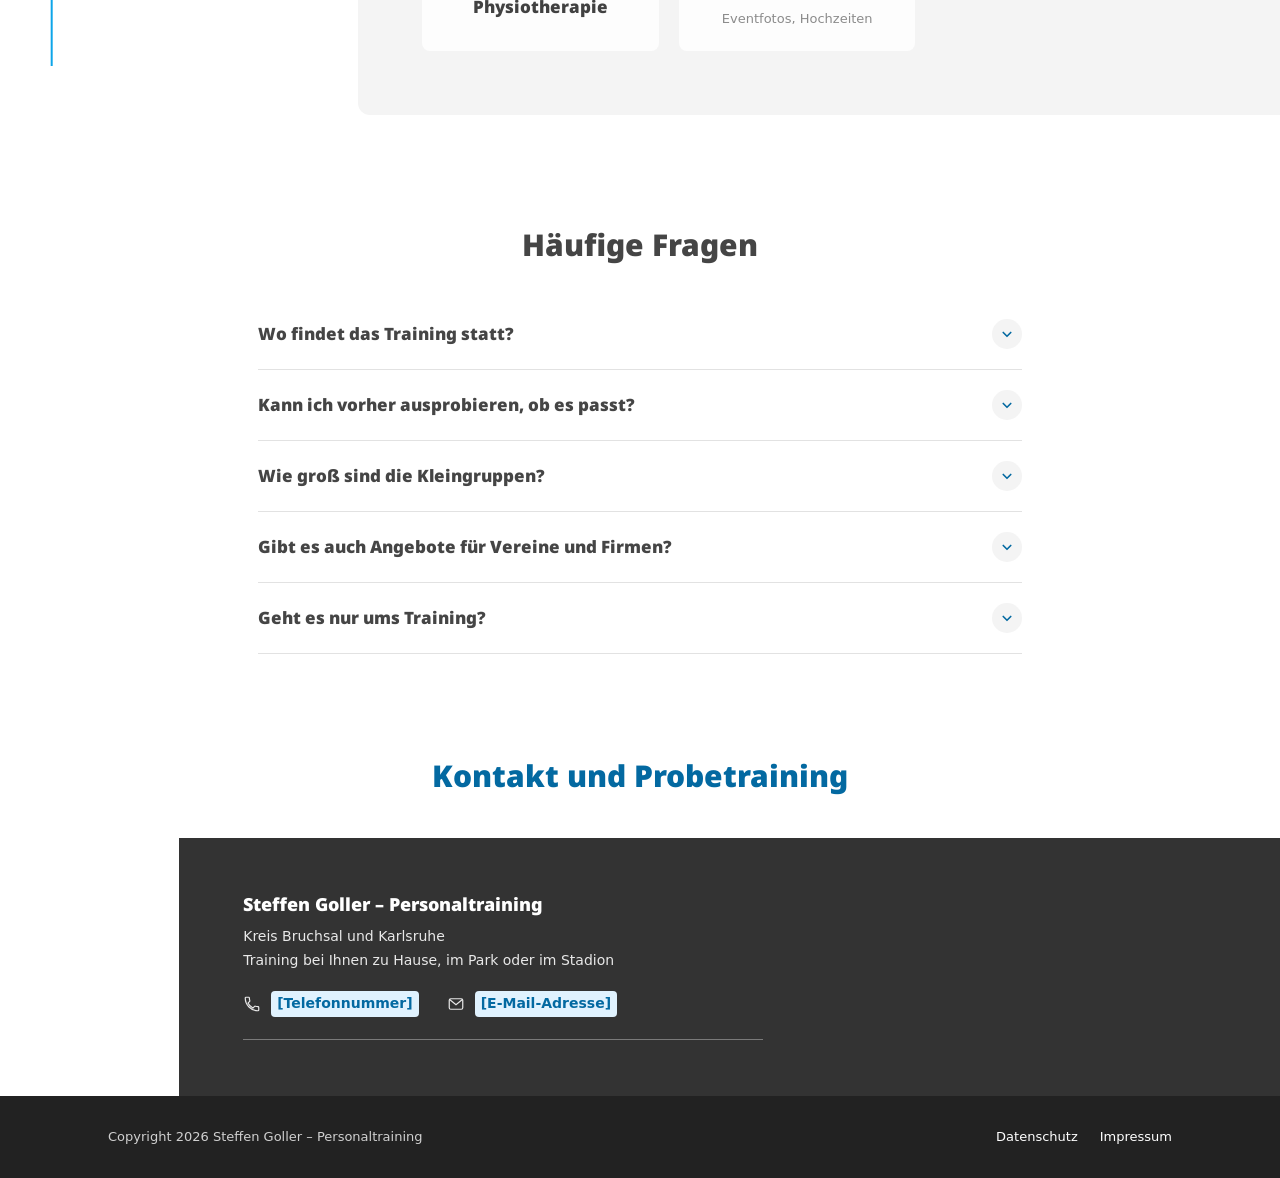
==== commit cf614ce8: "Design im Stil von physio-heidelberg.de mit hellem Blau Farbige Flächen, die aus dem Bildschirmrand " ====
--- a/index.html
+++ b/index.html
@@ -10,7 +10,7 @@
   <meta property="og:description" content="Professionelles Training und Fitness: abwechslungsreiche Workouts, die Ihren individuellen Bedürfnissen entsprechen." />
   <meta property="og:type" content="website" />
   <link rel="icon" href="images/logo-mark.svg" type="image/svg+xml" />
-  <link rel="preload" href="fonts/bebas-neue-400.woff2" as="font" type="font/woff2" crossorigin />
+  <link rel="preload" href="fonts/noto-sans-900.woff2" as="font" type="font/woff2" crossorigin />
   <link rel="stylesheet" href="css/styles.css" />
   <script type="application/ld+json">
   {
@@ -26,192 +26,126 @@
 </head>
 
 <body>
-<a class="skip-link" href="#angebote">Direkt zu den Angeboten</a>
+<a class="skip-link" href="#training">Direkt zum Inhalt</a>
 
 <header class="nav" id="nav">
-  <div class="wrap nav-in">
-    <a class="logo" href="#top" aria-label="Steffen Goller, zum Seitenanfang"><img class="mk" src="images/logo-mark.svg" alt="" width="42" height="42" /><span>Steffen <b>Goller</b></span></a>
+  <div class="nav-in">
+    <a class="logo" href="#top" aria-label="Steffen Goller, zum Seitenanfang"><img class="mk" src="images/logo-mark.svg" alt="" width="40" height="40" /><span>Steffen <b>Goller</b></span></a>
     <nav class="nav-links" aria-label="Hauptnavigation">
-      <a class="link" href="#angebote">Angebote</a>
+      <a class="link" href="#training">Personal Training</a>
+      <a class="link" href="#group">Group Training</a>
       <a class="link" href="#kurse">Kurse</a>
-      <a class="link" href="#ablauf">Ablauf</a>
+      <a class="link" href="#partner">Partner</a>
       <a class="link" href="#kontakt">Kontakt</a>
+    </nav>
+    <div class="nav-aktion">
       <a class="btn btn-sm" href="#kontakt">Probetraining</a>
-    </nav>
+      <a class="icon-btn" href="#kontakt" aria-label="Kontakt">
+        <svg viewBox="0 0 24 24" width="20" height="20" aria-hidden="true"><path d="M6.6 10.8a15.1 15.1 0 0 0 6.6 6.6l2.2-2.2a1 1 0 0 1 1-.25 11.4 11.4 0 0 0 3.6.57 1 1 0 0 1 1 1V20a1 1 0 0 1-1 1A17 17 0 0 1 3 4a1 1 0 0 1 1-1h3.5a1 1 0 0 1 1 1c0 1.25.2 2.45.57 3.57a1 1 0 0 1-.25 1z" fill="none" stroke="currentColor" stroke-width="1.6" stroke-linejoin="round"/></svg>
+      </a>
+    </div>
   </div>
 </header>
 
+<!-- Feste Lasche am rechten Rand -->
+<a class="lasche" href="#kontakt">
+  <svg viewBox="0 0 64 64" width="26" height="26" aria-hidden="true"><path d="M22 27c-1.6-2-2.4-4.2-2.4-6.6C19.6 14.6 25 11 32 11s12.4 3.6 12.4 9.4c0 2.4-.8 4.6-2.4 6.6" fill="none" stroke="currentColor" stroke-width="5" stroke-linecap="round"/><circle cx="32" cy="38" r="15" fill="currentColor"/></svg>
+  <span>Probetraining</span>
+</a>
+
 <main id="top">
 
-<!-- Hero: hell, große Überschrift links, Foto rechts -->
+<!-- Hero: farbige Fläche aus dem linken Rand, rechts abgerundet -->
 <section class="hero">
-  <div class="wrap hero-grid">
-    <div class="hero-text">
-      <p class="eyebrow">Personaltraining · funktionelles Training</p>
-      <h1 class="hero-titel">Steffen <span class="rot">bewegt.</span><br />Professionelles Training und Fitness.</h1>
-      <p class="sub">Abwechslungsreiche Workouts, die Ihren individuellen Bedürfnissen entsprechen. Im Kreis Bruchsal und Karlsruhe.</p>
-      <div class="hero-cta">
-        <a class="btn" href="#kontakt">Probetraining vereinbaren</a>
-        <a class="btn btn-ghost" href="#angebote">Angebote ansehen</a>
-      </div>
-      <ul class="hero-trust">
-        <li>1:1 oder Kleingruppe</li>
-        <li>Training, wo Sie es wünschen</li>
-        <li>Tipps zur Ernährung</li>
-      </ul>
-    </div>
-    <figure class="hero-bild">
+  <div class="panel panel-links">
+    <svg class="schwung" viewBox="0 0 600 400" aria-hidden="true" preserveAspectRatio="none"><path d="M-20 360 C 120 300, 200 120, 360 140 S 560 320, 640 60" fill="none" stroke="rgba(255,255,255,.35)" stroke-width="2"/><path d="M-20 400 C 160 340, 260 200, 400 220 S 580 380, 660 160" fill="none" stroke="rgba(255,255,255,.18)" stroke-width="2"/></svg>
+    <div class="panel-inhalt">
+      <h1>Personal Training</h1>
+      <p class="panel-lead">Professionelles Training und Fitness im Kreis Bruchsal und Karlsruhe. Abwechslungsreiche Workouts, die Ihren individuellen Bedürfnissen entsprechen – dort, wo Sie es wünschen.</p>
+      <a class="btn btn-weiss" href="#kontakt">Kontakt aufnehmen</a>
+    </div>
+    <figure class="panel-bild">
       <img src="images/steffen-goller.jpg" alt="Steffen Goller beim Training mit einem Ball" width="135" height="596" fetchpriority="high" />
-      <figcaption><b>Steffen Goller</b>Personaltrainer</figcaption>
     </figure>
   </div>
-</section>
-
-
-<!-- Rotes Band: das Versprechen -->
-<section class="band" id="training" aria-labelledby="band-titel">
-  <div class="wrap band-in reveal">
-    <h2 id="band-titel">Von mir bekommen Sie das nötige Know-how.</h2>
-    <p>Sie erhalten nicht nur ein Training, sondern auch Tipps für eine ausgewogene und gesunde Ernährung.</p>
-    <p>Mit steigender Fitness kann Ihnen der Stress in Beruf und Alltag weniger anhaben.</p>
-    <p class="band-claim">Viel Spaß beim Training!</p>
-  </div>
-</section>
-
-
-<!-- Angebote: Karten in zwei Gruppen -->
-<section class="angebote" id="angebote">
-  <div class="wrap">
-    <div class="sec-head reveal">
-      <h2>Training, wie es <span class="rot">zu Ihnen passt.</span></h2>
-      <p>Allein, in der Kleingruppe, im Kurs oder mit Ihrem ganzen Team.</p>
-    </div>
-
-    <h3 class="gruppe reveal">Personal-Training</h3>
-    <div class="karten karten-2">
-      <article class="karte reveal">
-        <span class="karte-nr">01</span>
-        <h3>1:1 Training</h3>
-        <p>Sie und Ihr Trainer. Jedes Workout richtet sich ganz nach Ihren Zielen und Bedürfnissen.</p>
-      </article>
-      <article class="karte reveal">
-        <span class="karte-nr">02</span>
-        <h3>Kleingruppen <span class="rot">[max. 1:6]</span></h3>
-        <p>Gemeinsam mit bis zu fünf weiteren Personen trainieren und trotzdem persönlich betreut werden.</p>
-      </article>
-    </div>
-
-    <h3 class="gruppe reveal">Group-Training</h3>
-    <div class="karten karten-3">
-      <article class="karte reveal">
-        <span class="karte-nr">03</span>
-        <h3>Kurse</h3>
-        <p>Kettlebell und Nordic Walking. <a class="textlink" href="#kurse">Zu den Kursen</a></p>
-      </article>
-      <article class="karte reveal">
-        <span class="karte-nr">04</span>
-        <h3>Teamtraining</h3>
-        <p>Training für Ihre Mannschaft, zum Beispiel Ihre Fußballmannschaft.</p>
-      </article>
-      <article class="karte reveal">
-        <span class="karte-nr">05</span>
-        <h3>Firmenfitness</h3>
-        <p>Training für Ihr Unternehmen und Ihre Mitarbeiterinnen und Mitarbeiter.</p>
-      </article>
-    </div>
-  </div>
-</section>
-
-
-<!-- Kurse: Bild links, Text rechts -->
-<section class="kurse" id="kurse" aria-labelledby="kurse-titel">
-  <div class="wrap split">
-    <figure class="split-bild reveal">
+  <p class="seitenlabel seitenlabel-rechts" aria-hidden="true">personal training bei steffen</p>
+</section>
+
+
+<!-- Personal Training: Text links, Foto-Karte rechts -->
+<section class="inhalt" id="training">
+  <p class="seitenlabel seitenlabel-links" aria-hidden="true">unser personal training</p>
+  <div class="wrap inhalt-grid">
+    <div class="text reveal">
+      <h2>Personal Training Bruchsal &amp; Karlsruhe</h2>
+      <p class="lead">Von mir bekommen Sie das notwendige Know-how.</p>
+      <p>Abwechslungsreiche Workouts, die Ihren individuellen Bedürfnissen entsprechen. Sie erhalten Tipps für eine ausgewogene und gesunde Ernährung. Mit steigender Fitness kann Ihnen der Stress in Beruf und Alltag weniger anhaben.</p>
+      <p>Wir trainieren, wo Sie es wünschen: bei Ihnen zu Hause, im Park um die Ecke oder im Stadion Ihrer Stadt.</p>
+
+      <h3>1:1 Training</h3>
+      <p>Sie und Ihr Trainer. Jedes Workout richtet sich ganz nach Ihren Zielen und Bedürfnissen.</p>
+
+      <h3>Kleingruppen (max. 1:6)</h3>
+      <p>Gemeinsam mit bis zu fünf weiteren Personen trainieren und trotzdem persönlich betreut werden.</p>
+
+      <a class="btn" href="#kontakt">Termin vereinbaren</a>
+    </div>
+  </div>
+
+  <!-- Group Training: Kacheln wie Standorte -->
+  <div class="wrap" id="group">
+    <h3 class="kachel-titel reveal">Group Training</h3>
+    <div class="kacheln">
+      <a class="kachel reveal" href="#kurse"><span class="kachel-name">Kurse</span><span class="kachel-text">Kettlebell &amp; Nordic Walking</span></a>
+      <div class="kachel reveal"><span class="kachel-name">Teamtraining</span><span class="kachel-text">z. B. Ihre Fußballmannschaft</span></div>
+      <div class="kachel reveal"><span class="kachel-name">Firmenfitness</span><span class="kachel-text">für Ihr Unternehmen</span></div>
+    </div>
+  </div>
+</section>
+
+
+<!-- Kurse: zweite farbige Fläche -->
+<section class="kurse" id="kurse">
+  <div class="panel panel-links panel-kurs">
+    <svg class="schwung" viewBox="0 0 600 400" aria-hidden="true" preserveAspectRatio="none"><path d="M-20 80 C 140 160, 220 360, 380 300 S 560 60, 640 120" fill="none" stroke="rgba(255,255,255,.3)" stroke-width="2"/></svg>
+    <div class="panel-inhalt">
+      <h2>Kettlebelltraining – neu in Bruchsal</h2>
+      <p class="panel-lead">Einfach. Schnell. Effektiv.</p>
+      <p class="panel-text">Außerdem im Kursangebot: Nordic Walking. Gemeinsam trainieren, in der Gruppe motivieren.</p>
+      <a class="btn btn-weiss" href="#kontakt">Kurs anfragen</a>
+    </div>
+    <figure class="panel-bild panel-bild-plakat">
       <img src="images/kettlebell-kurs.jpg" alt="Plakat: Kettlebelltraining – einfach, schnell, effektiv. Neu in Bruchsal." width="160" height="273" />
     </figure>
-    <div class="split-text reveal">
-      <p class="eyebrow">Kursangebot</p>
-      <h2 id="kurse-titel">Kettlebell&shy;training <span class="rot">[neu in Bruchsal]</span></h2>
-      <p class="kurs-claim">Einfach. Schnell. Effektiv.</p>
-      <h3 class="kurs-zweit">Nordic Walking</h3>
-      <p>Gemeinsam trainieren, in der Gruppe motivieren: Bewegung an der frischen Luft.</p>
-      <a class="btn" href="#kontakt">Kurs anfragen</a>
-    </div>
-  </div>
-</section>
-
-
-<!-- Ablauf: vier Schritte mit großen Nummern -->
+  </div>
+  <p class="seitenlabel seitenlabel-rechts" aria-hidden="true">kursangebot</p>
+</section>
+
+
+<!-- Ablauf -->
 <section class="ablauf" id="ablauf">
   <div class="wrap">
-    <div class="sec-head reveal">
-      <h2>…so <span class="rot">funktioniert's.</span></h2>
-      <p>Wir trainieren, wo Sie es wünschen: bei Ihnen zu Hause, im Park um die Ecke oder im Stadion Ihrer Stadt.</p>
-    </div>
+    <h2 class="mitte reveal">…so funktioniert's</h2>
     <ol class="schritte">
-      <li class="schritt reveal"><span class="schritt-nr">01</span><h3>Probetraining anfragen</h3><p>Melden Sie sich per Telefon oder E-Mail.</p></li>
-      <li class="schritt reveal"><span class="schritt-nr">02</span><h3>Kennenlernen</h3><p>Im Probetraining besprechen wir alle offenen Fragen, und Sie können sich von der Qualität des Trainings überzeugen.</p></li>
-      <li class="schritt reveal"><span class="schritt-nr">03</span><h3>Ort wählen</h3><p>Zu Hause, im Park oder im Stadion. Sie entscheiden.</p></li>
-      <li class="schritt reveal"><span class="schritt-nr">04</span><h3>Termine buchen</h3><p>Sagt Ihnen das Training zu, vereinbaren wir weitere Termine.</p></li>
+      <li class="schritt reveal"><span class="schritt-nr">1</span><h3>Probetraining anfragen</h3><p>Melden Sie sich per Telefon oder E-Mail.</p></li>
+      <li class="schritt reveal"><span class="schritt-nr">2</span><h3>Kennenlernen</h3><p>Im Probetraining besprechen wir alle offenen Fragen, und Sie überzeugen sich von der Qualität des Trainings.</p></li>
+      <li class="schritt reveal"><span class="schritt-nr">3</span><h3>Ort wählen</h3><p>Zu Hause, im Park oder im Stadion. Sie entscheiden.</p></li>
+      <li class="schritt reveal"><span class="schritt-nr">4</span><h3>Termine buchen</h3><p>Sagt Ihnen das Training zu, vereinbaren wir weitere Termine.</p></li>
     </ol>
   </div>
 </section>
 
 
-<!-- Häufige Fragen -->
-<section class="fragen" id="fragen">
-  <div class="wrap fragen-grid">
-    <div class="sec-head reveal">
-      <h2>Häufige <span class="rot">Fragen</span></h2>
-      <p>Die wichtigsten Antworten vorab.</p>
-    </div>
-    <div class="faq-liste">
-      <details class="faq-eintrag reveal">
-        <summary><h3>Wo findet das Training statt?</h3></summary>
-        <p>Dort, wo Sie es wünschen: zum Beispiel bei Ihnen zu Hause, im Park um die Ecke oder im Stadion Ihrer Stadt, im Kreis Bruchsal und Karlsruhe.</p>
-      </details>
-      <details class="faq-eintrag reveal">
-        <summary><h3>Kann ich vorher ausprobieren, ob es passt?</h3></summary>
-        <p>Ja. Im Probetraining werden alle offenen Fragen besprochen, und Sie können sich von der Qualität des Trainings überzeugen.</p>
-      </details>
-      <details class="faq-eintrag reveal">
-        <summary><h3>Wie groß sind die Kleingruppen?</h3></summary>
-        <p>Höchstens sechs Personen pro Trainer, also maximal 1:6.</p>
-      </details>
-      <details class="faq-eintrag reveal">
-        <summary><h3>Gibt es auch Angebote für Vereine und Firmen?</h3></summary>
-        <p>Ja. Teamtraining, zum Beispiel für Ihre Fußballmannschaft, und Firmenfitness für Ihr Unternehmen.</p>
-      </details>
-      <details class="faq-eintrag reveal">
-        <summary><h3>Geht es nur ums Training?</h3></summary>
-        <p>Nein. Sie erhalten auch Tipps für eine ausgewogene und gesunde Ernährung.</p>
-      </details>
-    </div>
-  </div>
-</section>
-
-
-<!-- Kontakt und Partner -->
-<section class="kontakt" id="kontakt">
-  <div class="wrap kontakt-grid">
-    <div class="kontakt-info reveal">
-      <h2>Probetraining <span class="rot">vereinbaren.</span></h2>
-      <p class="kontakt-lead">Personaltraining im Kreis Bruchsal und Karlsruhe. Schreiben Sie mir oder rufen Sie an.</p>
-      <!-- TODO: Telefonnummer und E-Mail eintragen (auch in impressum.html und datenschutz.html) -->
-      <dl class="kontakt-daten">
-        <div><dt>Telefon</dt><dd><span class="todo">[Telefonnummer]</span></dd></div>
-        <div><dt>E-Mail</dt><dd><span class="todo">[E-Mail-Adresse]</span></dd></div>
-        <div><dt>Region</dt><dd>Bruchsal &amp; Karlsruhe</dd></div>
-      </dl>
-    </div>
-
-    <div class="partner reveal" id="partner">
-      <h3>Partner</h3>
-      <ul class="partner-liste">
+<!-- Partner: graue Fläche aus dem rechten Rand -->
+<section class="partner-sec" id="partner">
+  <p class="seitenlabel seitenlabel-links" aria-hidden="true">partner</p>
+  <div class="grau-rechts">
+    <div class="grau-inhalt">
+      <h2>Unsere Partner</h2>
+      <ul class="logo-raster">
         <li>
           <a href="http://www.physiorun.de/" target="_blank" rel="noopener">
-            <span class="partner-name">Podschwadt Physiotherapie</span>
-            <span class="partner-text">Physiotherapie</span>
+            <span class="partner-name">Podschwadt<br />Physiotherapie</span>
           </a>
         </li>
         <li>
@@ -225,18 +159,64 @@
   </div>
 </section>
 
+
+<!-- Häufige Fragen -->
+<section class="fragen" id="fragen">
+  <div class="wrap fragen-wrap">
+    <h2 class="mitte reveal">Häufige Fragen</h2>
+    <div class="faq-liste">
+      <details class="faq-eintrag reveal">
+        <summary><h3>Wo findet das Training statt?</h3></summary>
+        <p>Dort, wo Sie es wünschen: zum Beispiel bei Ihnen zu Hause, im Park um die Ecke oder im Stadion Ihrer Stadt, im Kreis Bruchsal und Karlsruhe.</p>
+      </details>
+      <details class="faq-eintrag reveal">
+        <summary><h3>Kann ich vorher ausprobieren, ob es passt?</h3></summary>
+        <p>Ja. Im Probetraining werden alle offenen Fragen besprochen, und Sie können sich von der Qualität des Trainings überzeugen.</p>
+      </details>
+      <details class="faq-eintrag reveal">
+        <summary><h3>Wie groß sind die Kleingruppen?</h3></summary>
+        <p>Höchstens sechs Personen pro Trainer, also maximal 1:6.</p>
+      </details>
+      <details class="faq-eintrag reveal">
+        <summary><h3>Gibt es auch Angebote für Vereine und Firmen?</h3></summary>
+        <p>Ja. Teamtraining, zum Beispiel für Ihre Fußballmannschaft, und Firmenfitness für Ihr Unternehmen.</p>
+      </details>
+      <details class="faq-eintrag reveal">
+        <summary><h3>Geht es nur ums Training?</h3></summary>
+        <p>Nein. Sie erhalten auch Tipps für eine ausgewogene und gesunde Ernährung.</p>
+      </details>
+    </div>
+  </div>
+</section>
+
+
+<!-- Kontakt: dunkle Fläche aus dem rechten Rand -->
+<section class="kontakt" id="kontakt">
+  <h2 class="mitte akzent reveal">Kontakt und Probetraining</h2>
+  <div class="dunkel-rechts">
+    <div class="dunkel-inhalt">
+      <div class="kontakt-block">
+        <h3>Steffen Goller – Personaltraining</h3>
+        <p>Kreis Bruchsal und Karlsruhe<br />Training bei Ihnen zu Hause, im Park oder im Stadion</p>
+        <!-- TODO: Telefonnummer und E-Mail eintragen (auch in impressum.html und datenschutz.html) -->
+        <p class="kontakt-zeile">
+          <span><svg viewBox="0 0 24 24" width="18" height="18" aria-hidden="true"><path d="M6.6 10.8a15.1 15.1 0 0 0 6.6 6.6l2.2-2.2a1 1 0 0 1 1-.25 11.4 11.4 0 0 0 3.6.57 1 1 0 0 1 1 1V20a1 1 0 0 1-1 1A17 17 0 0 1 3 4a1 1 0 0 1 1-1h3.5a1 1 0 0 1 1 1c0 1.25.2 2.45.57 3.57a1 1 0 0 1-.25 1z" fill="none" stroke="currentColor" stroke-width="1.6" stroke-linejoin="round"/></svg><span class="todo">[Telefonnummer]</span></span>
+          <span><svg viewBox="0 0 24 24" width="18" height="18" aria-hidden="true"><rect x="3" y="5" width="18" height="14" rx="2" fill="none" stroke="currentColor" stroke-width="1.6"/><path d="m3.5 6 8.5 7 8.5-7" fill="none" stroke="currentColor" stroke-width="1.6"/></svg><span class="todo">[E-Mail-Adresse]</span></span>
+        </p>
+      </div>
+    </div>
+  </div>
+</section>
+
 </main>
 
 <footer>
   <div class="wrap foot-in">
-    <a class="logo" href="#top"><img class="mk" src="images/logo-mark.svg" alt="" width="42" height="42" /><span>Steffen <b>Goller</b></span></a>
+    <div class="foot-cr">Copyright <span id="footYear">2026</span> Steffen Goller – Personaltraining</div>
     <div class="foot-links">
-      <a href="#angebote">Angebote</a>
-      <a href="#kontakt">Kontakt</a>
+      <a href="datenschutz.html">Datenschutz</a>
       <a href="impressum.html">Impressum</a>
-      <a href="datenschutz.html">Datenschutz</a>
-    </div>
-    <div class="foot-cr">© <span id="footYear">2026</span> Steffen Goller</div>
+    </div>
   </div>
 </footer>
 
--- a/css/styles.css
+++ b/css/styles.css
@@ -1,266 +1,274 @@
 /* =====================================================================
    Steffen Goller – Personaltraining
-   Hell und freundlich: weiße und hellgraue Flächen, ein kräftiges Rot
-   für Aktion und Betonung, schmale Großbuchstaben (Bebas Neue) für
-   Überschriften, runde Textschrift (Quicksand). Schriften liegen lokal
-   in /fonts (SIL Open Font License), es werden keine externen Server geladen.
+   Hell und klar: weiße Seite, farbige Flächen, die aus dem Bildschirmrand
+   kommen und an der Innenseite abgerundet sind, dünne senkrechte Linien
+   mit kleiner Beschriftung am Rand. Akzent: helles Himmelblau.
+   Schrift: Noto Sans, lokal in /fonts (SIL Open Font License).
    ===================================================================== */
-@font-face{font-family:"Bebas Neue";font-style:normal;font-weight:400;font-display:swap;src:url(../fonts/bebas-neue-400.woff2) format("woff2")}
-@font-face{font-family:"Quicksand";font-style:normal;font-weight:400;font-display:swap;src:url(../fonts/quicksand-400.woff2) format("woff2")}
-@font-face{font-family:"Quicksand";font-style:normal;font-weight:500;font-display:swap;src:url(../fonts/quicksand-500.woff2) format("woff2")}
-@font-face{font-family:"Quicksand";font-style:normal;font-weight:700;font-display:swap;src:url(../fonts/quicksand-700.woff2) format("woff2")}
+@font-face{font-family:"Noto Sans";font-style:normal;font-weight:400;font-display:swap;src:url(../fonts/noto-sans-400.woff2) format("woff2")}
+@font-face{font-family:"Noto Sans";font-style:normal;font-weight:700;font-display:swap;src:url(../fonts/noto-sans-700.woff2) format("woff2")}
+@font-face{font-family:"Noto Sans";font-style:normal;font-weight:900;font-display:swap;src:url(../fonts/noto-sans-900.woff2) format("woff2")}
 
 :root{
-  --font-sans:"Quicksand",system-ui,-apple-system,"Segoe UI",Roboto,sans-serif;
-  --font-display:"Bebas Neue","Arial Narrow",Impact,sans-serif;
+  --font:"Noto Sans",system-ui,-apple-system,"Segoe UI",Roboto,sans-serif;
 
   --bg:#FFFFFF;
-  --bg-soft:#F5F4F2;
-  --bg-soft-2:#ECEAE7;
-  --ink:#1E1C1C;
-  --ink-2:#55504D;
-  --muted:#8A8480;
-  --line:#E4E1DD;
-
-  /* Rot: hell für Flächen und große Schrift, dunkler für Knöpfe und Text auf Weiß (Kontrast) */
-  --red:#E8332E;
-  --red-btn:#D7302B;
-  --red-btn-hover:#C62A26;
-  --red-ink:#C62A26;
-  --red-tint:#FDECEB;
-
-  --maxw:1180px;
+  --grau:#F4F4F4;
+  --grau-2:#E9E9E9;
+  --ink:#454545;        /* Text wie bei der Vorlage: dunkles Grau statt Schwarz */
+  --ink-stark:#222222;
+  --muted:#7A7A7A;
+  --line:#E2E2E2;
+  --dunkel:#333333;
+  --dunkel-2:#222222;
+
+  /* Himmelblau: hell für Flächen und Linien, dunkler für Knöpfe und Text (Kontrast) */
+  --blau-hell:#0EA5E9;
+  --blau:#0A84C6;
+  --blau-tief:#0477B8;
+  --blau-text:#0369A1;
+  --blau-tint:#E0F2FE;
+  --verlauf:linear-gradient(110deg,#0477B8 0%,#0A84C6 40%,#0EA5E9 75%,#38BDF8 100%);
+
+  --maxw:1120px;
   --ease-out:cubic-bezier(.22,1,.36,1);
 }
 *{box-sizing:border-box}
-html{scroll-behavior:smooth;scroll-padding-top:88px}
-body{
-  margin:0;background:var(--bg);color:var(--ink);
-  font-family:var(--font-sans);font-size:17px;line-height:1.65;font-weight:500;
-  -webkit-font-smoothing:antialiased;overflow-x:hidden;
-}
+html{scroll-behavior:smooth;scroll-padding-top:90px}
+body{margin:0;background:var(--bg);color:var(--ink);font-family:var(--font);font-size:16px;line-height:1.7;-webkit-font-smoothing:antialiased;overflow-x:hidden}
 [hidden]{display:none!important}
-::selection{background:var(--red);color:#fff}
-:focus-visible{outline:2px solid var(--red-btn);outline-offset:3px}
-h1,h2,h3{font-family:var(--font-display);font-weight:400;letter-spacing:.01em;line-height:1;margin:0;text-transform:uppercase}
-h1,h2,h3{text-wrap:balance}
+::selection{background:var(--blau-hell);color:#fff}
+:focus-visible{outline:2px solid var(--blau);outline-offset:3px}
+h1,h2,h3{font-weight:900;color:var(--ink);line-height:1.2;margin:0;text-wrap:balance}
 p{text-wrap:pretty}
 a{color:inherit}
 img{max-width:100%;height:auto}
 .wrap{max-width:var(--maxw);margin:0 auto;padding:0 28px}
-.rot{color:var(--red)}
-
-.skip-link{position:absolute;left:-999px;top:12px;background:#fff;color:var(--ink);padding:10px 14px;border-radius:6px;z-index:100}
+.mitte{text-align:center}
+
+.skip-link{position:absolute;left:-999px;top:12px;background:#fff;color:var(--ink);padding:10px 14px;border-radius:4px;z-index:100}
 .skip-link:focus{left:12px}
 
-/* Knöpfe: kantig mit leichter Rundung, Großbuchstaben, Rot */
-.btn{display:inline-flex;align-items:center;justify-content:center;gap:9px;font-family:var(--font-sans);font-weight:700;
-  font-size:14px;letter-spacing:.08em;text-transform:uppercase;padding:15px 26px;border-radius:6px;border:2px solid var(--red-btn);cursor:pointer;
-  background:var(--red-btn);color:#fff;text-decoration:none;
-  transition:background .18s ease,border-color .18s ease,color .18s ease,transform .14s var(--ease-out)}
-.btn:hover{background:var(--red-btn-hover);border-color:var(--red-btn-hover)}
+/* Knöpfe: kleine Großbuchstaben, leicht gerundet */
+.btn{display:inline-flex;align-items:center;justify-content:center;gap:8px;font-family:var(--font);font-weight:900;font-size:13px;letter-spacing:.09em;
+  text-transform:uppercase;padding:12px 20px;border-radius:4px;border:0;cursor:pointer;background:var(--blau-tief);color:#fff;text-decoration:none;
+  box-shadow:0 4px 14px rgba(4,119,184,.25);transition:background .18s ease,transform .14s var(--ease-out),box-shadow .18s ease}
+.btn:hover{background:var(--blau-text);box-shadow:0 6px 18px rgba(4,119,184,.35)}
 .btn:active{transform:scale(.97)}
-.btn-sm{padding:10px 18px;font-size:13px}
-.btn-ghost{background:transparent;color:var(--ink);border-color:var(--ink)}
-.btn-ghost:hover{background:var(--ink);border-color:var(--ink);color:#fff}
-
-.textlink{color:var(--red-ink);font-weight:700;text-decoration:underline;text-underline-offset:.22em;text-decoration-thickness:.08em}
-.textlink:hover{color:var(--ink)}
-
-.eyebrow{margin:0 0 16px;font-size:14px;font-weight:700;letter-spacing:.14em;text-transform:uppercase;color:var(--red-ink)}
+.btn-sm{padding:10px 16px;font-size:12px}
+.btn-weiss{background:#fff;color:var(--blau-text);box-shadow:0 4px 14px rgba(0,0,0,.12)}
+.btn-weiss:hover{background:var(--blau-tint);color:var(--blau-text)}
 
 /* ---------- Navigation ---------- */
-header.nav{position:sticky;top:0;z-index:60;background:rgba(255,255,255,.94);
-  backdrop-filter:saturate(180%) blur(10px);-webkit-backdrop-filter:saturate(180%) blur(10px);
-  border-bottom:1px solid transparent;transition:border-color .2s,box-shadow .2s}
-header.nav.scrolled{border-color:var(--line);box-shadow:0 6px 24px rgba(30,28,28,.06)}
-.nav-in{display:flex;align-items:center;justify-content:space-between;height:76px;gap:16px}
-.logo{display:flex;align-items:center;gap:12px;text-decoration:none;font-family:var(--font-display);font-size:28px;letter-spacing:.03em;text-transform:uppercase;line-height:1}
-.logo b{font-weight:400;color:var(--red)}
-.logo .mk{width:42px;height:42px;display:block}
-.nav-links{display:flex;align-items:center;gap:30px}
-.nav-links a.link{font-size:14px;font-weight:700;letter-spacing:.08em;text-transform:uppercase;color:var(--ink-2);text-decoration:none;
-  padding:6px 0;border-bottom:2px solid transparent;transition:color .15s,border-color .15s}
-.nav-links a.link:hover{color:var(--ink);border-color:var(--red)}
-
-/* ---------- Abschnitte allgemein ---------- */
-section{padding:112px 0}
-.sec-head{max-width:760px;margin-bottom:56px}
-.sec-head h2,.split-text h2,.kontakt-info h2{font-size:clamp(44px,6vw,80px)}
-.sec-head p{color:var(--ink-2);font-size:clamp(17px,1.4vw,20px);line-height:1.6;max-width:52ch;margin:20px 0 0}
-
-.reveal{opacity:0;transform:translateY(20px);transition:opacity .6s ease,transform .6s ease}
+header.nav{position:sticky;top:0;z-index:60;background:rgba(255,255,255,.96);backdrop-filter:blur(10px);-webkit-backdrop-filter:blur(10px);transition:box-shadow .2s}
+header.nav.scrolled{box-shadow:0 4px 20px rgba(0,0,0,.07)}
+.nav-in{display:flex;align-items:center;justify-content:space-between;gap:24px;height:78px;padding:0 28px;max-width:1440px;margin:0 auto}
+.logo{display:flex;align-items:center;gap:10px;text-decoration:none;font-size:21px;font-weight:400;color:var(--ink);letter-spacing:-.01em}
+.logo b{font-weight:900;color:var(--blau)}
+.logo .mk{width:40px;height:40px;display:block}
+.nav-links{display:flex;align-items:center;gap:26px}
+.nav-links a.link{font-size:14px;font-weight:700;color:var(--ink);text-decoration:none;padding:6px 0;position:relative}
+.nav-links a.link::after{content:"";position:absolute;left:0;right:0;bottom:0;height:2px;background:var(--blau-hell);transform:scaleX(0);transition:transform .2s var(--ease-out)}
+.nav-links a.link:hover::after{transform:scaleX(1)}
+.nav-aktion{display:flex;align-items:center;gap:12px}
+.icon-btn{display:grid;place-items:center;width:42px;height:42px;border-radius:4px;background:#fff;color:var(--blau);box-shadow:0 2px 12px rgba(0,0,0,.10);transition:box-shadow .15s}
+.icon-btn:hover{box-shadow:0 4px 18px rgba(0,0,0,.16)}
+
+/* Feste Lasche am rechten Rand */
+.lasche{position:fixed;right:0;top:50%;transform:translateY(-50%);z-index:55;display:flex;flex-direction:column;align-items:center;gap:12px;
+  padding:16px 9px;background:var(--blau-tief);color:#fff;text-decoration:none;border-radius:6px 0 0 6px;box-shadow:0 6px 20px rgba(4,119,184,.3);transition:background .15s}
+.lasche:hover{background:var(--blau-text)}
+.lasche span{writing-mode:vertical-rl;transform:rotate(180deg);font-size:12px;font-weight:700;letter-spacing:.06em}
+
+/* Senkrechte Beschriftung mit Linie am Rand */
+section{position:relative}
+.seitenlabel{position:absolute;top:40px;margin:0;display:flex;flex-direction:column;align-items:center;gap:14px;
+  font-size:11px;font-weight:700;letter-spacing:.04em;color:var(--blau-text);pointer-events:none}
+.seitenlabel{writing-mode:vertical-rl;transform:rotate(180deg)}
+.seitenlabel::after{content:"";width:2px;height:240px;background:var(--blau-hell)}
+.seitenlabel-links{left:18px}
+.seitenlabel-rechts{right:64px}
+
+.reveal{opacity:0;transform:translateY(18px);transition:opacity .6s ease,transform .6s ease}
 .reveal.in{opacity:1;transform:none}
 
-/* ---------- Hero ---------- */
-section.hero{padding:72px 0 96px;background:linear-gradient(180deg,var(--bg) 0%,var(--bg-soft) 100%);overflow:hidden}
-.hero-grid{display:grid;grid-template-columns:minmax(0,1fr) auto;gap:72px;align-items:center}
-.hero-titel{font-size:clamp(52px,8.4vw,116px);line-height:.92;color:var(--ink)}
-.hero-text{animation:fadeUp .7s var(--ease-out) both}
-.hero .sub{font-size:clamp(18px,1.6vw,22px);line-height:1.55;color:var(--ink-2);max-width:40ch;margin:28px 0 0}
-.hero-cta{display:flex;flex-wrap:wrap;align-items:center;gap:14px;margin-top:36px}
-.hero-trust{list-style:none;margin:40px 0 0;padding:0;display:flex;flex-wrap:wrap;gap:10px}
-.hero-trust li{font-size:14px;font-weight:700;padding:8px 14px;border-radius:100px;background:#fff;border:1px solid var(--line);color:var(--ink-2)}
-.hero-trust li::before{content:"✓";color:var(--red);margin-right:8px}
-.hero-bild{margin:0;display:flex;flex-direction:column;align-items:center;gap:16px;padding:28px 40px;background:#fff;border-radius:14px;
-  box-shadow:0 20px 50px rgba(30,28,28,.10);animation:fadeUp .8s var(--ease-out) .15s both;position:relative}
-.hero-bild::before{content:"";position:absolute;inset:auto -14px -14px auto;width:60%;height:50%;background:var(--red);border-radius:14px;z-index:-1}
-.hero-bild img{display:block;width:135px;height:auto}
-.hero-bild figcaption{text-align:center;font-size:14px;color:var(--muted)}
-.hero-bild figcaption b{display:block;font-family:var(--font-display);font-weight:400;font-size:26px;letter-spacing:.03em;text-transform:uppercase;color:var(--ink);line-height:1.1}
-@keyframes fadeUp{from{opacity:0;transform:translateY(16px)}to{opacity:1;transform:none}}
-
-/* ---------- Rotes Band ---------- */
-section.band{background:var(--red);color:#fff;padding:96px 0;text-align:center}
-.band-in{max-width:820px}
-.band h2{font-size:clamp(40px,5.6vw,72px);color:#fff}
-.band p{margin:22px auto 0;max-width:60ch;font-size:clamp(17px,1.4vw,19px);line-height:1.65;color:#fff}
-.band .band-claim{margin-top:30px;font-weight:700;letter-spacing:.12em;text-transform:uppercase;font-size:15px}
-
-/* ---------- Angebote: Karten ---------- */
-.gruppe{margin:0 0 18px;font-family:var(--font-sans)!important;font-size:14px!important;font-weight:700!important;letter-spacing:.14em!important;color:var(--red-ink)}
-.karten{display:grid;gap:20px}
-.karten+.gruppe{margin-top:48px}
-.karten-2{grid-template-columns:repeat(2,minmax(0,1fr))}
-.karten-3{grid-template-columns:repeat(3,minmax(0,1fr))}
-.karte{position:relative;padding:34px 32px 30px;background:var(--bg-soft);border-radius:12px;border-top:4px solid transparent;
-  transition:transform .2s var(--ease-out),box-shadow .2s ease,border-color .2s ease,background .2s ease}
-.karte:hover{transform:translateY(-4px);background:#fff;border-top-color:var(--red);box-shadow:0 18px 40px rgba(30,28,28,.10)}
-.karte-nr{display:block;font-family:var(--font-display);font-size:22px;letter-spacing:.04em;color:var(--red);margin-bottom:14px}
-.karte h3{font-size:clamp(30px,2.8vw,40px)}
-.karte p{margin:12px 0 0;color:var(--ink-2);font-size:16.5px;line-height:1.6}
-
-/* ---------- Kurse: Bild links, Text rechts ---------- */
-section.kurse{background:var(--bg-soft)}
-.split{display:grid;grid-template-columns:minmax(0,5fr) minmax(0,7fr);gap:80px;align-items:center}
-.split-bild{margin:0;display:grid;place-items:center;padding:48px;background:#fff;border-radius:14px;box-shadow:0 20px 50px rgba(30,28,28,.08)}
-.split-bild img{display:block;width:200px;height:auto;border-radius:4px}
-.kurs-claim{margin:18px 0 0;font-size:clamp(19px,1.7vw,23px);font-weight:700;color:var(--ink)}
-.kurs-zweit{margin-top:40px;font-size:clamp(30px,2.8vw,40px)}
-.split-text p{color:var(--ink-2);max-width:48ch}
-.split-text p.kurs-claim{color:var(--ink)}
-.split-text .btn{margin-top:28px}
-
-/* ---------- Ablauf: Schritte mit großen Nummern ---------- */
-.schritte{list-style:none;margin:0;padding:0;display:grid;grid-template-columns:repeat(4,minmax(0,1fr));gap:20px;counter-reset:s}
-.schritt{padding:30px 26px;border-top:4px solid var(--red);background:var(--bg-soft);border-radius:0 0 12px 12px}
-.schritt-nr{display:block;font-family:var(--font-display);font-size:56px;line-height:1;color:var(--red);margin-bottom:14px}
-.schritt h3{font-size:28px}
-.schritt p{margin:10px 0 0;color:var(--ink-2);font-size:16px;line-height:1.6}
-
-/* ---------- Häufige Fragen ---------- */
-section.fragen{background:var(--bg-soft)}
-.fragen-grid{display:grid;grid-template-columns:minmax(0,4fr) minmax(0,7fr);gap:72px;align-items:start}
-.faq-liste{background:#fff;border-radius:14px;padding:8px 32px}
-.faq-eintrag+.faq-eintrag{border-top:1px solid var(--line)}
-.faq-eintrag summary{display:flex;align-items:center;justify-content:space-between;gap:24px;padding:24px 0;cursor:pointer;list-style:none}
+/* ---------- Farbige Fläche aus dem linken Rand ---------- */
+.panel{position:relative;overflow:hidden;background:var(--verlauf);color:#fff}
+.panel-links{width:min(78%,1100px);border-radius:0 12px 12px 0;padding:72px 64px 72px max(28px,calc((100vw - var(--maxw))/2 + 28px));
+  display:grid;grid-template-columns:minmax(0,1fr) auto;gap:48px;align-items:center;min-height:380px}
+.schwung{position:absolute;inset:0;width:100%;height:100%;pointer-events:none}
+.panel-inhalt{position:relative;max-width:560px}
+.panel h1{font-size:clamp(36px,4.6vw,56px);color:#fff;line-height:1.1}
+.panel h2{font-size:clamp(28px,3.4vw,42px);color:#fff;line-height:1.15}
+.panel-lead{margin:22px 0 0;font-size:clamp(16px,1.4vw,19px);font-weight:700;line-height:1.6;color:#fff}
+.panel-text{margin:16px 0 0;font-size:15px;color:#fff}
+.panel .btn{margin-top:30px}
+.panel-bild{position:relative;margin:0;padding:12px;background:#fff;border-radius:8px;box-shadow:0 18px 40px rgba(0,0,0,.18)}
+.panel-bild img{display:block;width:110px;height:auto;border-radius:4px}
+.panel-bild-plakat img{width:160px}
+
+section.hero{padding:0 0 40px}
+
+/* ---------- Inhalt: Personal Training ---------- */
+section.inhalt{padding:96px 0 104px}
+.inhalt-grid .text{max-width:720px}
+.text h2{font-size:clamp(24px,2.4vw,30px)}
+.text .lead{margin:22px 0 0;font-size:17px;font-weight:700;color:var(--ink)}
+.text p{margin:16px 0 0;font-size:15.5px;max-width:62ch}
+.text h3{margin-top:36px;font-size:20px}
+.text .btn{margin-top:34px}
+.foto-karte{margin:0;display:flex;align-items:flex-end;gap:20px;padding:20px;background:var(--grau);border-radius:12px;position:sticky;top:110px}
+.foto-karte img{display:block;width:120px;height:auto;border-radius:6px}
+.foto-karte figcaption{font-size:14px;color:var(--muted)}
+.foto-karte b{display:block;font-size:19px;font-weight:900;color:var(--ink)}
+
+/* Group Training: Kacheln */
+.kachel-titel{margin:88px 0 26px;text-align:center;font-size:20px}
+.kacheln{display:grid;grid-template-columns:repeat(3,minmax(0,1fr));gap:24px}
+.kachel{position:relative;display:flex;flex-direction:column;justify-content:flex-end;min-height:190px;padding:22px 22px 20px;border-radius:8px;
+  color:#fff;text-decoration:none;overflow:hidden;background:var(--verlauf);box-shadow:0 10px 26px rgba(4,119,184,.18);
+  transition:transform .2s var(--ease-out),box-shadow .2s ease}
+.kachel::before{content:"";position:absolute;right:-40px;top:-40px;width:160px;height:160px;border-radius:50%;border:2px solid rgba(255,255,255,.3)}
+.kachel:nth-child(2){background:linear-gradient(110deg,#0477B8,#0EA5E9)}
+.kachel:nth-child(3){background:linear-gradient(110deg,#0477B8,#38BDF8)}
+a.kachel:hover{transform:translateY(-4px);box-shadow:0 16px 34px rgba(4,119,184,.28)}
+.kachel-name{position:relative;font-size:22px;font-weight:900}
+.kachel-text{position:relative;font-size:14px;font-weight:700;opacity:.95}
+
+/* ---------- Kurse ---------- */
+section.kurse{padding:24px 0 40px}
+.panel-kurs{min-height:340px}
+
+/* ---------- Ablauf ---------- */
+section.ablauf{padding:104px 0}
+.ablauf h2,.fragen h2{font-size:clamp(24px,2.4vw,30px)}
+.schritte{list-style:none;margin:48px 0 0;padding:0;display:grid;grid-template-columns:repeat(4,minmax(0,1fr));gap:24px}
+.schritt{padding:28px 24px;background:var(--grau);border-radius:8px}
+.schritt-nr{display:grid;place-items:center;width:44px;height:44px;border-radius:50%;background:var(--blau-hell);color:#fff;font-weight:900;font-size:18px;margin-bottom:18px}
+.schritt h3{font-size:18px}
+.schritt p{margin:8px 0 0;font-size:15px}
+
+/* ---------- Partner: graue Fläche aus dem rechten Rand ---------- */
+section.partner-sec{padding:24px 0 96px}
+.grau-rechts{margin-left:auto;width:min(72%,1000px);background:var(--grau);border-radius:12px 0 0 12px;
+  padding:64px max(28px,calc((100vw - var(--maxw))/2 + 28px)) 64px 64px}
+.grau-rechts h2{font-size:clamp(22px,2vw,26px)}
+.logo-raster{list-style:none;margin:36px 0 0;padding:0;display:grid;grid-template-columns:repeat(auto-fill,minmax(200px,1fr));gap:20px}
+.logo-raster a{display:flex;flex-direction:column;align-items:center;justify-content:center;gap:10px;min-height:110px;padding:18px;text-align:center;
+  background:#fff;border-radius:8px;text-decoration:none;filter:grayscale(1);opacity:.85;transition:filter .2s,opacity .2s,box-shadow .2s}
+.logo-raster a:hover{filter:none;opacity:1;box-shadow:0 8px 22px rgba(0,0,0,.08)}
+.partner-name{font-size:17px;font-weight:900;line-height:1.25;color:var(--ink-stark)}
+.partner-text{font-size:13px;color:var(--muted)}
+
+/* ---------- Fragen ---------- */
+section.fragen{padding:16px 0 104px}
+.fragen-wrap{max-width:820px}
+.faq-liste{margin-top:36px}
+.faq-eintrag{border-bottom:1px solid var(--line)}
+.faq-eintrag summary{display:flex;align-items:center;justify-content:space-between;gap:20px;padding:20px 0;cursor:pointer;list-style:none}
 .faq-eintrag summary::-webkit-details-marker{display:none}
-.faq-eintrag summary::after{content:"+";flex:none;display:grid;place-items:center;width:34px;height:34px;border-radius:50%;
-  background:var(--red-tint);color:var(--red-ink);font-size:22px;line-height:1;font-weight:700;transition:transform .2s ease,background .2s ease,color .2s ease}
-.faq-eintrag[open] summary::after{transform:rotate(45deg);background:var(--red-btn);color:#fff}
-.faq-eintrag h3{margin:0;font-size:clamp(24px,2vw,30px);line-height:1.1}
-.faq-eintrag p{margin:0;padding:0 0 24px;color:var(--ink-2);font-size:17px;line-height:1.6;max-width:56ch}
-
-/* ---------- Kontakt und Partner ---------- */
-.kontakt-grid{display:grid;grid-template-columns:minmax(0,6fr) minmax(0,5fr);gap:72px;align-items:start}
-.kontakt-lead{color:var(--ink-2);font-size:clamp(17px,1.4vw,20px);line-height:1.6;margin:20px 0 0;max-width:40ch}
-.kontakt-daten{margin:36px 0 0;display:grid;gap:10px}
-.kontakt-daten div{display:flex;justify-content:space-between;align-items:center;gap:16px;padding:16px 20px;background:var(--bg-soft);border-radius:10px;border-left:4px solid var(--red)}
-.kontakt-daten dt{color:var(--muted);font-weight:700;font-size:14px;letter-spacing:.08em;text-transform:uppercase}
-.kontakt-daten dd{margin:0;font-weight:700}
-.partner{background:var(--bg-soft);padding:36px;border-radius:14px}
-.partner h3{font-size:36px}
-.partner-liste{list-style:none;margin:22px 0 0;padding:0;display:grid;gap:10px}
-.partner-liste a{display:flex;align-items:center;justify-content:space-between;flex-wrap:wrap;gap:8px 24px;padding:18px 20px;
-  background:#fff;border-radius:10px;text-decoration:none;transition:box-shadow .15s ease,transform .15s ease}
-.partner-liste a:hover{box-shadow:0 10px 26px rgba(30,28,28,.10);transform:translateY(-2px)}
-.partner-liste img{display:block;border-radius:3px}
-.partner-name{font-weight:700;font-size:17px}
-.partner-text{font-size:14.5px;color:var(--muted)}
-.todo{background:var(--red-tint);color:var(--red-ink);padding:1px 6px;border-radius:4px;font-weight:700}
+.faq-eintrag summary::after{content:"";flex:none;width:30px;height:30px;border-radius:50%;background:var(--grau) url("data:image/svg+xml,%3Csvg xmlns='http://www.w3.org/2000/svg' viewBox='0 0 24 24'%3E%3Cpath d='m7 10 5 5 5-5' fill='none' stroke='%230369A1' stroke-width='2.2' stroke-linecap='round' stroke-linejoin='round'/%3E%3C/svg%3E") center/18px no-repeat;transition:transform .2s ease}
+.faq-eintrag[open] summary::after{transform:rotate(180deg)}
+.faq-eintrag h3{font-size:17px}
+.faq-eintrag p{margin:0;padding:0 0 22px;font-size:15.5px;max-width:64ch}
+
+/* ---------- Kontakt: dunkle Fläche aus dem rechten Rand ---------- */
+section.kontakt{padding:0 0 0}
+.akzent{color:var(--blau-text);font-size:clamp(24px,2.4vw,30px);margin-bottom:44px}
+.dunkel-rechts{margin-left:auto;width:min(86%,1240px);background:var(--dunkel);color:#fff;
+  padding:56px max(28px,calc((100vw - var(--maxw))/2 + 28px)) 56px 64px}
+.dunkel-inhalt{max-width:520px}
+.kontakt-block{padding-bottom:22px;border-bottom:1px solid rgba(255,255,255,.35)}
+.kontakt-block h3{color:#fff;font-size:18px}
+.kontakt-block p{margin:10px 0 0;font-size:14px;color:#E8E8E8}
+.kontakt-zeile{display:flex;flex-wrap:wrap;gap:12px 28px;margin-top:18px!important}
+.kontakt-zeile>span{display:inline-flex;align-items:center;gap:10px}
+.todo{background:var(--blau-tint);color:var(--blau-text);padding:1px 6px;border-radius:4px;font-weight:700}
 
 /* ---------- Fuß ---------- */
-footer{background:var(--bg-soft);border-top:4px solid var(--red);padding:44px 0}
-.foot-in{display:flex;justify-content:space-between;align-items:center;flex-wrap:wrap;gap:20px}
-.foot-links{display:flex;flex-wrap:wrap;gap:10px 26px}
-.foot-links a{text-decoration:none;color:var(--ink-2);font-size:14px;font-weight:700;letter-spacing:.06em;text-transform:uppercase}
-.foot-links a:hover{color:var(--red-ink)}
-.foot-cr{font-size:14px;color:var(--muted)}
+footer{background:var(--dunkel-2);color:#fff;padding:30px 0}
+.foot-in{display:flex;justify-content:space-between;align-items:center;flex-wrap:wrap;gap:14px}
+.foot-cr{font-size:13px;color:#D0D0D0}
+.foot-links{display:flex;gap:22px}
+.foot-links a{font-size:13px;color:#fff;text-decoration:none}
+.foot-links a:hover{color:var(--blau-hell)}
 
 
 /* =====================================================================
    Rechtsseiten (Impressum, Datenschutz)
    ===================================================================== */
-.legal-hero{padding:64px 0 40px;background:var(--bg-soft)}
-.legal-back{font-size:14px;font-weight:700;letter-spacing:.06em;text-transform:uppercase;color:var(--red-ink);text-decoration:none}
+.legal-hero{padding:56px 0 36px;background:var(--grau)}
+.legal-back{font-size:13px;font-weight:900;letter-spacing:.08em;text-transform:uppercase;color:var(--blau-text);text-decoration:none}
 .legal-back:hover{color:var(--ink)}
-.legal-hero h1{font-size:clamp(48px,7vw,84px);margin-top:16px;overflow-wrap:break-word;hyphens:auto;-webkit-hyphens:auto}
-.legal-lead{margin:12px 0 0;color:var(--ink-2);font-size:18px}
-.legal-main{padding:48px 0 96px}
+.legal-hero h1{font-size:clamp(32px,4.4vw,48px);margin-top:14px;overflow-wrap:break-word;hyphens:auto;-webkit-hyphens:auto}
+.legal-lead{margin:10px 0 0;color:var(--muted);font-size:16px}
+.legal-main{padding:44px 0 88px}
 .legal-content{max-width:820px}
-.legal-content h2{font-size:34px;margin:48px 0 12px;scroll-margin-top:96px;overflow-wrap:break-word;hyphens:auto;-webkit-hyphens:auto}
-.legal-content h3{font-size:24px;margin:28px 0 8px}
-.legal-content p,.legal-content li,.legal-content address{color:var(--ink-2);font-size:16.5px;line-height:1.7;font-style:normal}
+.legal-content h2{font-size:22px;margin:44px 0 10px;scroll-margin-top:96px;overflow-wrap:break-word;hyphens:auto;-webkit-hyphens:auto}
+.legal-content h3{font-size:17px;margin:24px 0 6px}
+.legal-content p,.legal-content li,.legal-content address{font-size:15.5px;line-height:1.75;font-style:normal}
 .legal-content p,.legal-content address{margin:0 0 14px}
 .legal-content ul,.legal-content ol{padding-left:22px;margin:0 0 16px}
-.legal-content a{color:var(--red-ink);text-underline-offset:.2em}
+.legal-content a{color:var(--blau-text);text-underline-offset:.2em}
 .legal-content a:hover{color:var(--ink)}
-.legal-content strong{color:var(--ink)}
-.legal-card{background:var(--bg-soft);border-left:4px solid var(--red);border-radius:10px;padding:22px 26px;margin:22px 0}
-.legal-card h3{margin:0 0 8px;font-size:22px}
+.legal-content strong{color:var(--ink-stark)}
+.legal-card{background:var(--grau);border-left:4px solid var(--blau-hell);border-radius:8px;padding:20px 24px;margin:22px 0}
+.legal-card h3{margin:0 0 8px}
 .legal-card p:last-child{margin-bottom:0}
-.legal-toc{background:var(--bg-soft);border-radius:12px;padding:22px 26px;margin:0 0 16px}
-.legal-toc p{margin:0 0 10px;font-weight:700;color:var(--ink)}
+.legal-toc{background:var(--grau);border-radius:8px;padding:20px 24px;margin:0 0 16px}
+.legal-toc p{margin:0 0 10px;font-weight:900;color:var(--ink)}
 .legal-toc ol{columns:2 240px;column-gap:32px;margin:0}
-.legal-toc li{break-inside:avoid;font-size:15.5px}
-.legal-toc a{text-decoration:none;color:var(--ink-2)}
-.legal-toc a:hover{color:var(--red-ink);text-decoration:underline}
-.legal-stand{margin-top:40px!important;font-size:14px!important;color:var(--muted)!important}
+.legal-toc li{break-inside:avoid;font-size:15px}
+.legal-toc a{text-decoration:none;color:var(--ink)}
+.legal-toc a:hover{color:var(--blau-text);text-decoration:underline}
+.legal-stand{margin-top:40px!important;font-size:13px!important;color:var(--muted)!important}
+/* Rechtsseiten haben einen schlichten Fuß mit Logo */
+body:not(:has(.hero)) footer .logo{color:#fff}
 
 
 /* =====================================================================
    Responsive
    ===================================================================== */
-@media (max-width:1080px){
+@media (max-width:1180px){
+  .nav-links{gap:18px}
+  .nav-links a.link{font-size:13px}
+  .seitenlabel-rechts{right:52px}
+}
+@media (max-width:1024px){
+  .nav-links{display:none}
   .schritte{grid-template-columns:repeat(2,minmax(0,1fr))}
-  .karten-3{grid-template-columns:repeat(2,minmax(0,1fr))}
-}
-@media (max-width:900px){
-  .nav-links a.link{display:none}
-  section{padding:80px 0}
-  section.hero{padding:48px 0 72px}
-  section.band{padding:72px 0}
-  .sec-head{margin-bottom:40px}
-  .hero-grid,.split,.fragen-grid,.kontakt-grid{grid-template-columns:minmax(0,1fr);gap:48px}
-  .hero-bild{justify-self:start;flex-direction:row;align-items:flex-end;padding:24px 28px}
-  .hero-bild figcaption{text-align:left}
-  .split-bild{justify-self:start;padding:32px}
-  .fragen-grid .sec-head{margin-bottom:0}
+  .panel-links{width:92%}
+  .grau-rechts{width:92%}
+  .dunkel-rechts{width:100%}
+  .seitenlabel{display:none}
+}
+@media (max-width:800px){
+  .panel-links{grid-template-columns:minmax(0,1fr);padding:52px 32px 52px 24px;gap:32px;min-height:0}
+  .panel-bild{justify-self:start}
+  .inhalt-grid{grid-template-columns:minmax(0,1fr);gap:40px}
+  .foto-karte{position:static;justify-self:start}
+  .kacheln{grid-template-columns:minmax(0,1fr)}
+  .kachel{min-height:140px}
+  section.inhalt{padding:64px 0 72px}
+  .kachel-titel{margin-top:64px}
+  section.ablauf{padding:72px 0}
+  .grau-rechts{padding:44px 24px 44px 32px}
+  .dunkel-rechts{padding:44px 24px}
 }
 @media (max-width:600px){
   .wrap{padding:0 20px}
-  .nav-in{height:66px}
-  .logo{font-size:24px;gap:10px}
-  .logo .mk{width:36px;height:36px}
-  html{scroll-padding-top:78px}
-  body{font-size:16.5px}
-  section{padding:64px 0}
-  section.hero{padding:36px 0 64px}
-  .hero-titel{font-size:clamp(46px,13vw,64px)}
-  .hero-cta .btn{width:100%}
-  .hero-bild img{width:110px}
-  .hero-bild::before{inset:auto -8px -8px auto}
-  section.band{padding:60px 0;text-align:left}
-  .karten-2,.karten-3,.schritte{grid-template-columns:minmax(0,1fr)}
-  .karte{padding:28px 24px 24px}
-  .split-bild img{width:160px}
-  .faq-liste{padding:4px 20px;margin-inline:-4px}
-  .kontakt-daten div{flex-direction:column;align-items:flex-start;gap:2px}
-  .partner{padding:26px 22px}
+  .nav-in{height:66px;padding:0 16px;gap:12px}
+  .logo{font-size:18px}
+  .logo .mk{width:34px;height:34px}
+  .icon-btn{display:none}
+  html{scroll-padding-top:76px}
+  .lasche{display:none}
+  .panel-links{width:96%;padding:44px 24px 44px 20px}
+  .schritte{grid-template-columns:minmax(0,1fr)}
+  .grau-rechts{width:96%}
   .foot-in{flex-direction:column;align-items:flex-start}
-  .legal-hero{padding:44px 0 30px}
-  .legal-main{padding:36px 0 72px}
-  .legal-content h2{font-size:28px}
+  .legal-hero{padding:40px 0 28px}
+  .legal-main{padding:32px 0 64px}
 }
 @media (prefers-reduced-motion:reduce){
   *{animation:none!important;scroll-behavior:auto!important;transition:none!important}
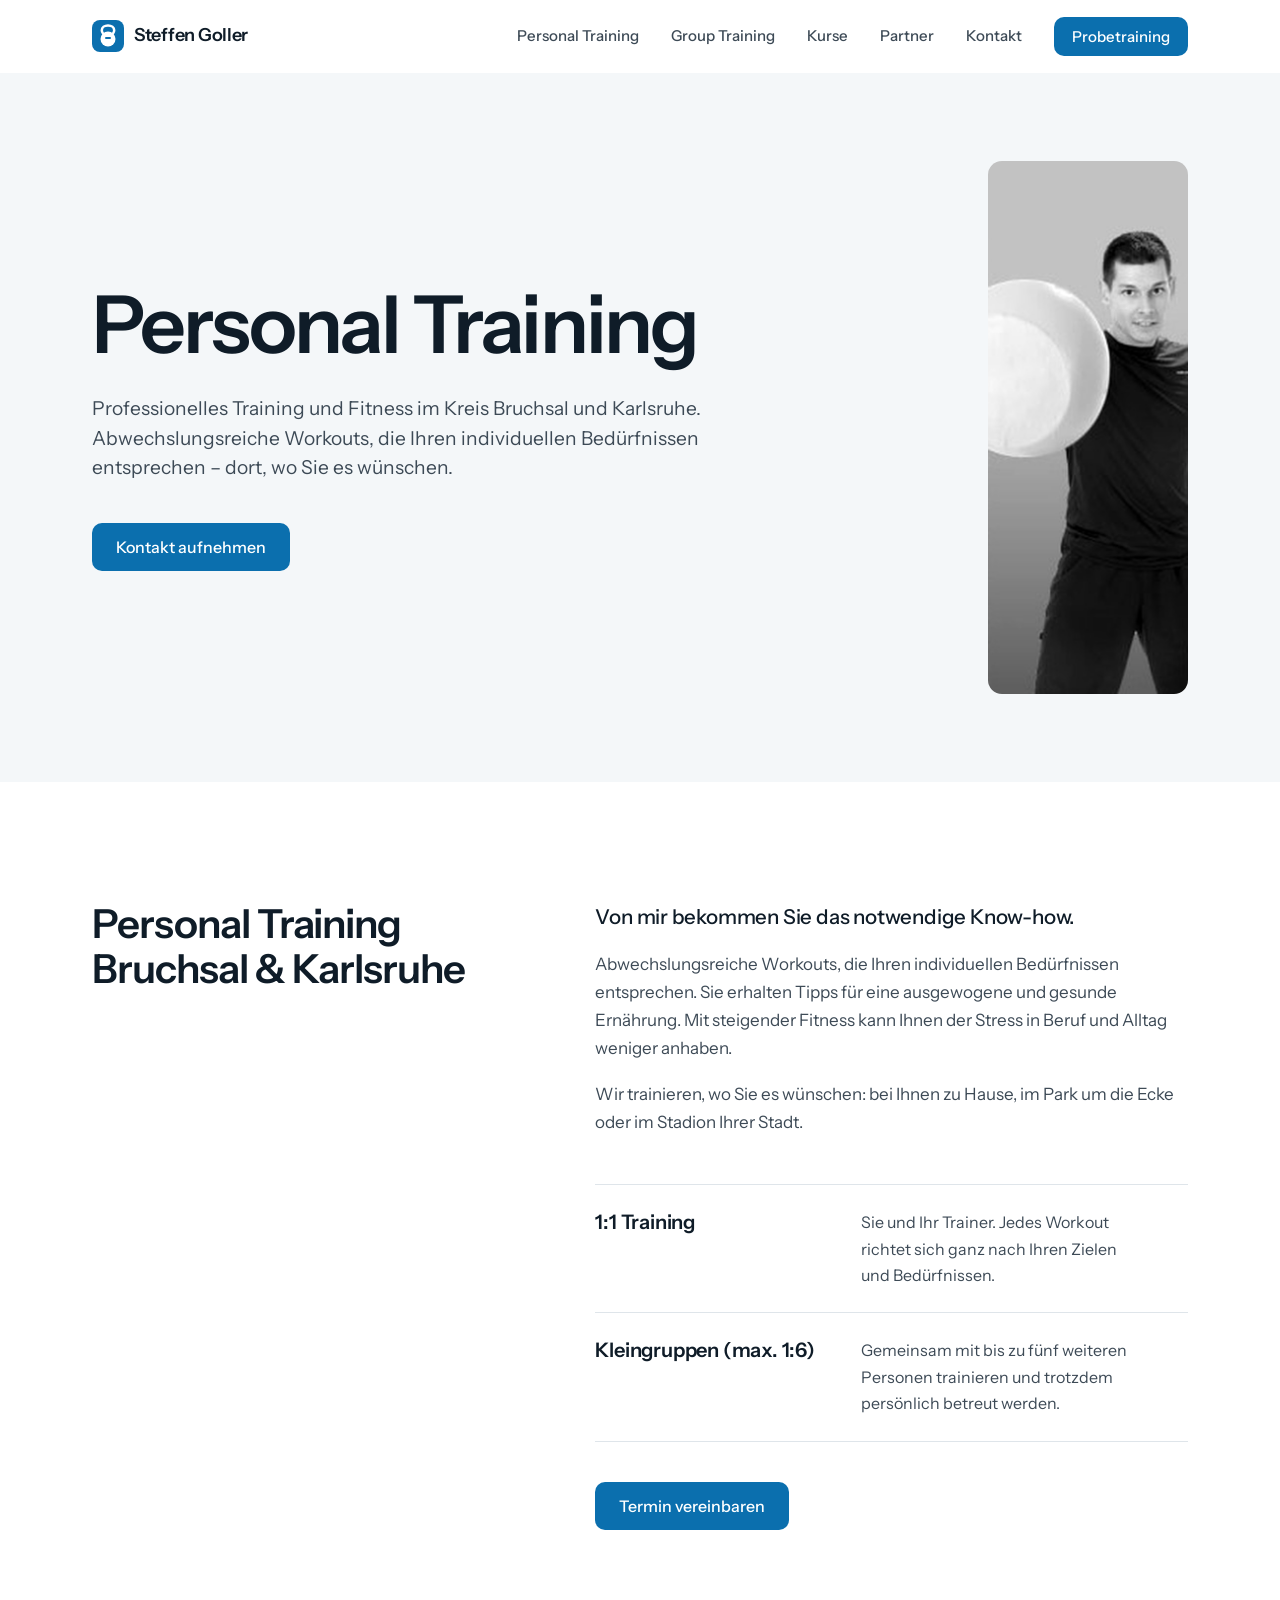
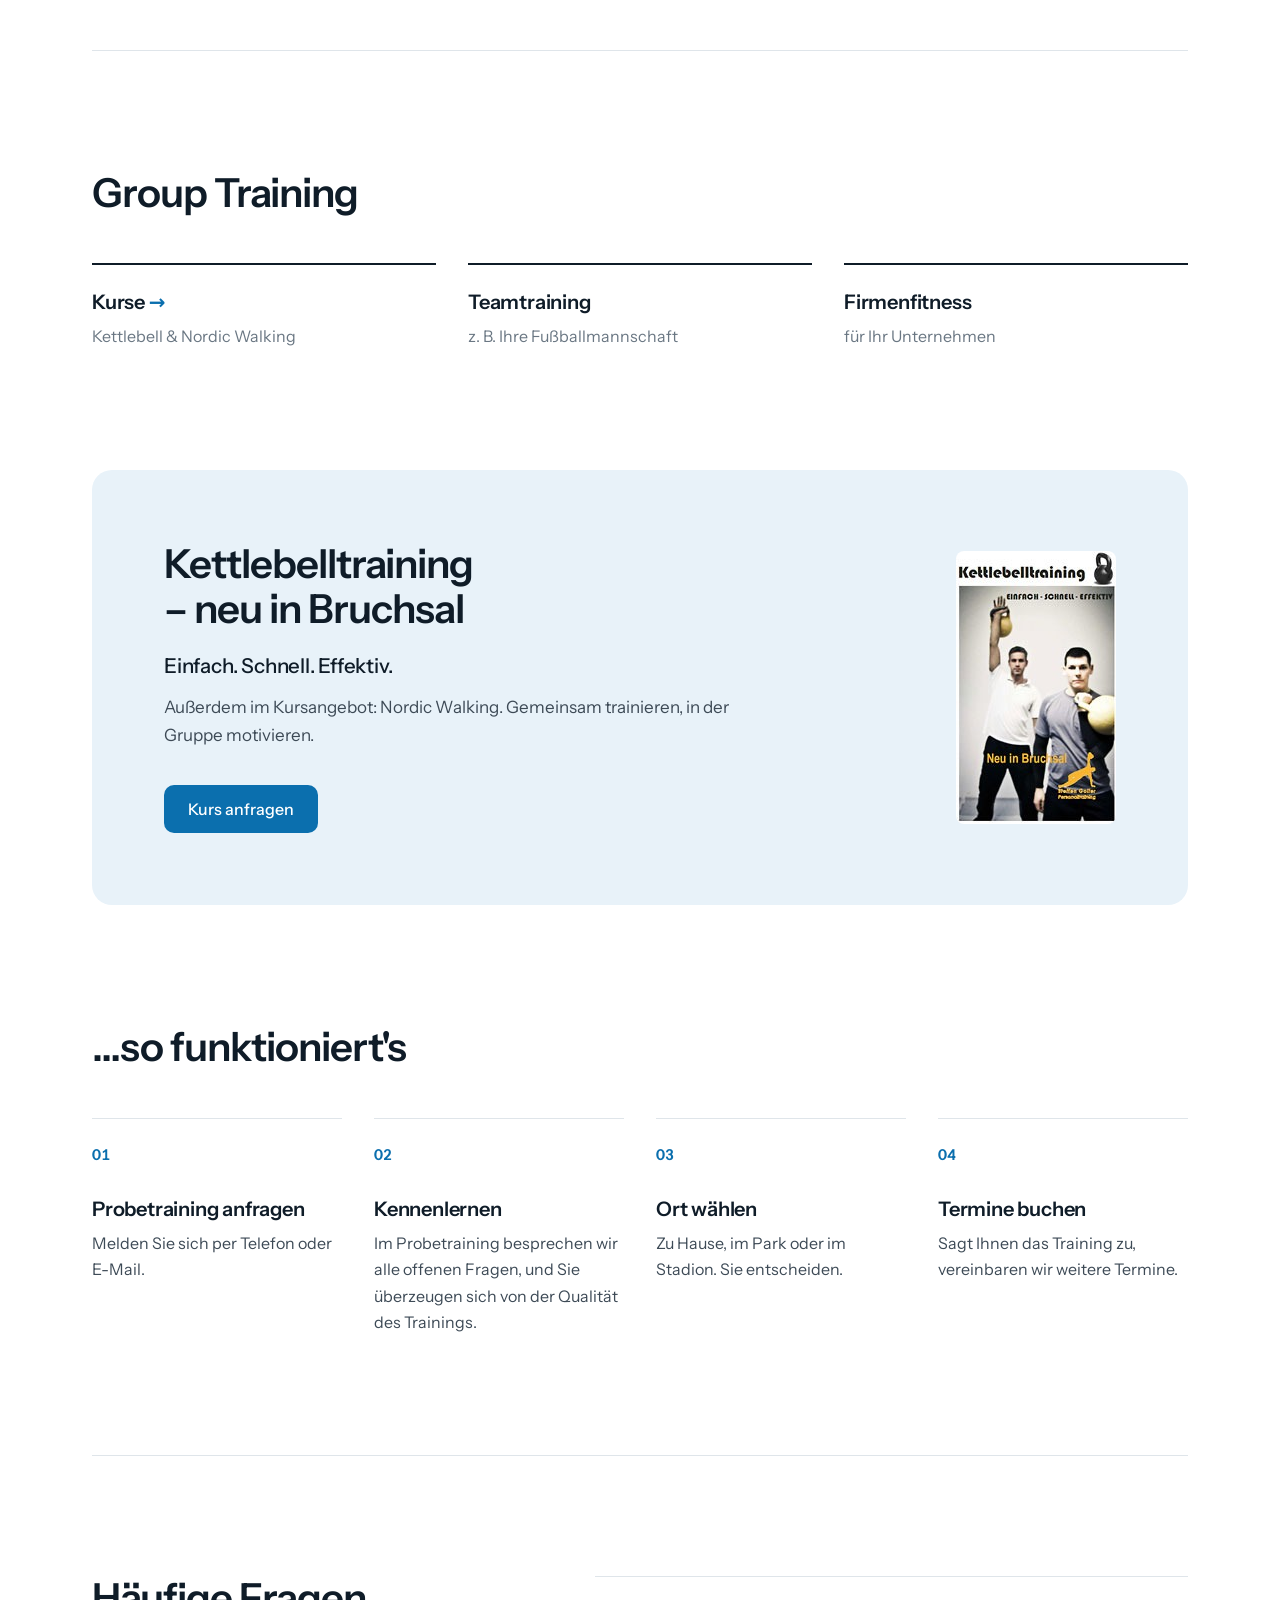
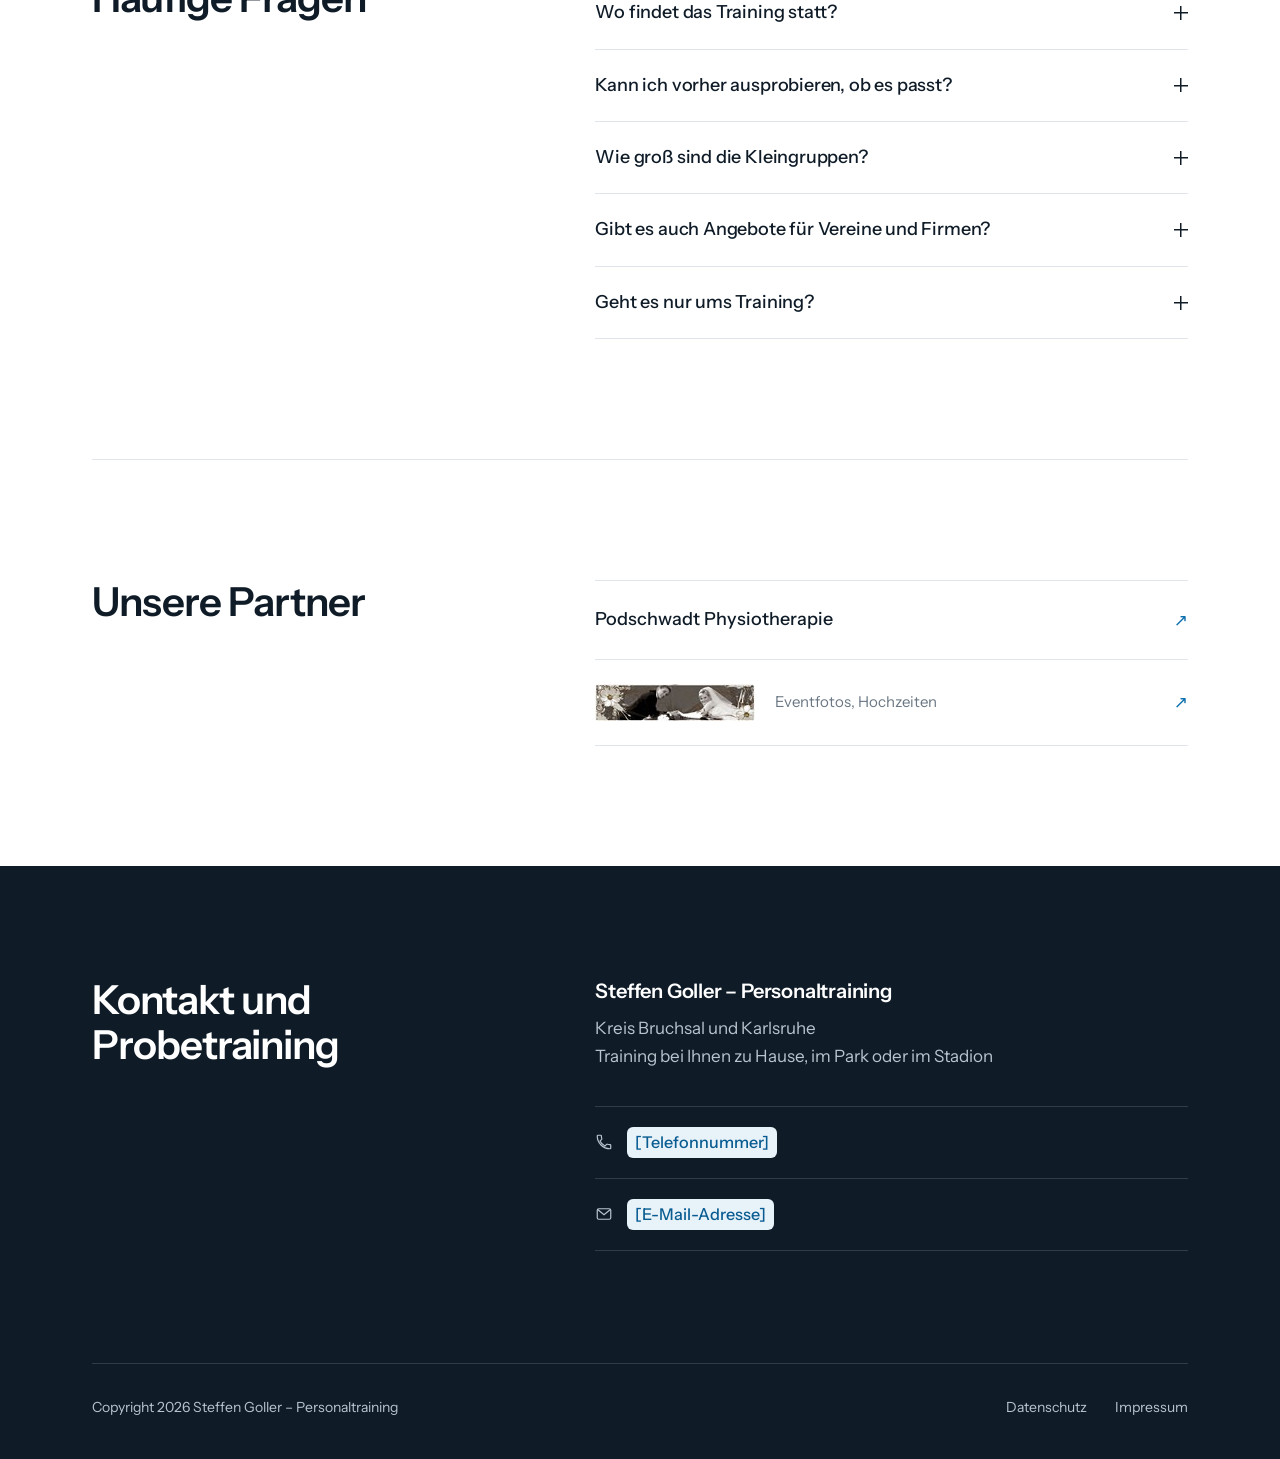
==== commit cf334ab8: "Ruhigeres, professionelleres Design ohne Deko-Elemente Verläufe, geschwungene Linien, Randbeschriftu" ====
--- a/index.html
+++ b/index.html
@@ -10,7 +10,7 @@
   <meta property="og:description" content="Professionelles Training und Fitness: abwechslungsreiche Workouts, die Ihren individuellen Bedürfnissen entsprechen." />
   <meta property="og:type" content="website" />
   <link rel="icon" href="images/logo-mark.svg" type="image/svg+xml" />
-  <link rel="preload" href="fonts/noto-sans-900.woff2" as="font" type="font/woff2" crossorigin />
+  <link rel="preload" href="fonts/instrument-sans-600.woff2" as="font" type="font/woff2" crossorigin />
   <link rel="stylesheet" href="css/styles.css" />
   <script type="application/ld+json">
   {
@@ -29,159 +29,133 @@
 <a class="skip-link" href="#training">Direkt zum Inhalt</a>
 
 <header class="nav" id="nav">
-  <div class="nav-in">
-    <a class="logo" href="#top" aria-label="Steffen Goller, zum Seitenanfang"><img class="mk" src="images/logo-mark.svg" alt="" width="40" height="40" /><span>Steffen <b>Goller</b></span></a>
+  <div class="wrap nav-in">
+    <a class="logo" href="#top" aria-label="Steffen Goller, zum Seitenanfang"><img class="mk" src="images/logo-mark.svg" alt="" width="32" height="32" /><span>Steffen Goller</span></a>
     <nav class="nav-links" aria-label="Hauptnavigation">
       <a class="link" href="#training">Personal Training</a>
       <a class="link" href="#group">Group Training</a>
       <a class="link" href="#kurse">Kurse</a>
       <a class="link" href="#partner">Partner</a>
       <a class="link" href="#kontakt">Kontakt</a>
+      <a class="btn btn-sm" href="#kontakt">Probetraining</a>
     </nav>
-    <div class="nav-aktion">
-      <a class="btn btn-sm" href="#kontakt">Probetraining</a>
-      <a class="icon-btn" href="#kontakt" aria-label="Kontakt">
-        <svg viewBox="0 0 24 24" width="20" height="20" aria-hidden="true"><path d="M6.6 10.8a15.1 15.1 0 0 0 6.6 6.6l2.2-2.2a1 1 0 0 1 1-.25 11.4 11.4 0 0 0 3.6.57 1 1 0 0 1 1 1V20a1 1 0 0 1-1 1A17 17 0 0 1 3 4a1 1 0 0 1 1-1h3.5a1 1 0 0 1 1 1c0 1.25.2 2.45.57 3.57a1 1 0 0 1-.25 1z" fill="none" stroke="currentColor" stroke-width="1.6" stroke-linejoin="round"/></svg>
-      </a>
-    </div>
   </div>
 </header>
 
-<!-- Feste Lasche am rechten Rand -->
-<a class="lasche" href="#kontakt">
-  <svg viewBox="0 0 64 64" width="26" height="26" aria-hidden="true"><path d="M22 27c-1.6-2-2.4-4.2-2.4-6.6C19.6 14.6 25 11 32 11s12.4 3.6 12.4 9.4c0 2.4-.8 4.6-2.4 6.6" fill="none" stroke="currentColor" stroke-width="5" stroke-linecap="round"/><circle cx="32" cy="38" r="15" fill="currentColor"/></svg>
-  <span>Probetraining</span>
-</a>
-
 <main id="top">
 
-<!-- Hero: farbige Fläche aus dem linken Rand, rechts abgerundet -->
+<!-- Hero: Text links, Foto rechts -->
 <section class="hero">
-  <div class="panel panel-links">
-    <svg class="schwung" viewBox="0 0 600 400" aria-hidden="true" preserveAspectRatio="none"><path d="M-20 360 C 120 300, 200 120, 360 140 S 560 320, 640 60" fill="none" stroke="rgba(255,255,255,.35)" stroke-width="2"/><path d="M-20 400 C 160 340, 260 200, 400 220 S 580 380, 660 160" fill="none" stroke="rgba(255,255,255,.18)" stroke-width="2"/></svg>
-    <div class="panel-inhalt">
+  <div class="wrap hero-grid">
+    <div class="hero-text">
       <h1>Personal Training</h1>
-      <p class="panel-lead">Professionelles Training und Fitness im Kreis Bruchsal und Karlsruhe. Abwechslungsreiche Workouts, die Ihren individuellen Bedürfnissen entsprechen – dort, wo Sie es wünschen.</p>
-      <a class="btn btn-weiss" href="#kontakt">Kontakt aufnehmen</a>
-    </div>
-    <figure class="panel-bild">
-      <img src="images/steffen-goller.jpg" alt="Steffen Goller beim Training mit einem Ball" width="135" height="596" fetchpriority="high" />
+      <p class="hero-lead">Professionelles Training und Fitness im Kreis Bruchsal und Karlsruhe. Abwechslungsreiche Workouts, die Ihren individuellen Bedürfnissen entsprechen – dort, wo Sie es wünschen.</p>
+      <a class="btn" href="#kontakt">Kontakt aufnehmen</a>
+    </div>
+    <figure class="hero-bild">
+      <img src="images/steffen-goller-hero.jpg" alt="Steffen Goller beim Training mit einem Ball" width="405" height="1080" fetchpriority="high" />
     </figure>
   </div>
-  <p class="seitenlabel seitenlabel-rechts" aria-hidden="true">personal training bei steffen</p>
-</section>
-
-
-<!-- Personal Training: Text links, Foto-Karte rechts -->
-<section class="inhalt" id="training">
-  <p class="seitenlabel seitenlabel-links" aria-hidden="true">unser personal training</p>
-  <div class="wrap inhalt-grid">
-    <div class="text reveal">
+</section>
+
+
+<!-- Personal Training: Überschrift links, Text und Angebote rechts -->
+<section class="abschnitt" id="training">
+  <div class="wrap zeile">
+    <div class="zeile-kopf">
       <h2>Personal Training Bruchsal &amp; Karlsruhe</h2>
+    </div>
+    <div class="zeile-inhalt">
       <p class="lead">Von mir bekommen Sie das notwendige Know-how.</p>
       <p>Abwechslungsreiche Workouts, die Ihren individuellen Bedürfnissen entsprechen. Sie erhalten Tipps für eine ausgewogene und gesunde Ernährung. Mit steigender Fitness kann Ihnen der Stress in Beruf und Alltag weniger anhaben.</p>
       <p>Wir trainieren, wo Sie es wünschen: bei Ihnen zu Hause, im Park um die Ecke oder im Stadion Ihrer Stadt.</p>
 
-      <h3>1:1 Training</h3>
-      <p>Sie und Ihr Trainer. Jedes Workout richtet sich ganz nach Ihren Zielen und Bedürfnissen.</p>
-
-      <h3>Kleingruppen (max. 1:6)</h3>
-      <p>Gemeinsam mit bis zu fünf weiteren Personen trainieren und trotzdem persönlich betreut werden.</p>
+      <div class="angebote">
+        <div class="angebot">
+          <h3>1:1 Training</h3>
+          <p>Sie und Ihr Trainer. Jedes Workout richtet sich ganz nach Ihren Zielen und Bedürfnissen.</p>
+        </div>
+        <div class="angebot">
+          <h3>Kleingruppen (max. 1:6)</h3>
+          <p>Gemeinsam mit bis zu fünf weiteren Personen trainieren und trotzdem persönlich betreut werden.</p>
+        </div>
+      </div>
 
       <a class="btn" href="#kontakt">Termin vereinbaren</a>
     </div>
   </div>
-
-  <!-- Group Training: Kacheln wie Standorte -->
-  <div class="wrap" id="group">
-    <h3 class="kachel-titel reveal">Group Training</h3>
-    <div class="kacheln">
-      <a class="kachel reveal" href="#kurse"><span class="kachel-name">Kurse</span><span class="kachel-text">Kettlebell &amp; Nordic Walking</span></a>
-      <div class="kachel reveal"><span class="kachel-name">Teamtraining</span><span class="kachel-text">z. B. Ihre Fußballmannschaft</span></div>
-      <div class="kachel reveal"><span class="kachel-name">Firmenfitness</span><span class="kachel-text">für Ihr Unternehmen</span></div>
-    </div>
-  </div>
-</section>
-
-
-<!-- Kurse: zweite farbige Fläche -->
+</section>
+
+
+<!-- Group Training: drei Spalten -->
+<section class="abschnitt abschnitt-linie" id="group">
+  <div class="wrap">
+    <h2>Group Training</h2>
+    <div class="spalten">
+      <a class="spalte spalte-link" href="#kurse"><h3>Kurse <span class="pfeil" aria-hidden="true">→</span></h3><p>Kettlebell &amp; Nordic Walking</p></a>
+      <div class="spalte"><h3>Teamtraining</h3><p>z. B. Ihre Fußballmannschaft</p></div>
+      <div class="spalte"><h3>Firmenfitness</h3><p>für Ihr Unternehmen</p></div>
+    </div>
+  </div>
+</section>
+
+
+<!-- Kurse: ruhige Fläche mit Plakat -->
 <section class="kurse" id="kurse">
-  <div class="panel panel-links panel-kurs">
-    <svg class="schwung" viewBox="0 0 600 400" aria-hidden="true" preserveAspectRatio="none"><path d="M-20 80 C 140 160, 220 360, 380 300 S 560 60, 640 120" fill="none" stroke="rgba(255,255,255,.3)" stroke-width="2"/></svg>
-    <div class="panel-inhalt">
-      <h2>Kettlebelltraining – neu in Bruchsal</h2>
-      <p class="panel-lead">Einfach. Schnell. Effektiv.</p>
-      <p class="panel-text">Außerdem im Kursangebot: Nordic Walking. Gemeinsam trainieren, in der Gruppe motivieren.</p>
-      <a class="btn btn-weiss" href="#kontakt">Kurs anfragen</a>
-    </div>
-    <figure class="panel-bild panel-bild-plakat">
-      <img src="images/kettlebell-kurs.jpg" alt="Plakat: Kettlebelltraining – einfach, schnell, effektiv. Neu in Bruchsal." width="160" height="273" />
-    </figure>
-  </div>
-  <p class="seitenlabel seitenlabel-rechts" aria-hidden="true">kursangebot</p>
+  <div class="wrap">
+    <div class="kurs-flaeche">
+      <div class="kurs-text">
+        <h2>Kettlebelltraining – neu in Bruchsal</h2>
+        <p class="lead">Einfach. Schnell. Effektiv.</p>
+        <p>Außerdem im Kursangebot: Nordic Walking. Gemeinsam trainieren, in der Gruppe motivieren.</p>
+        <a class="btn" href="#kontakt">Kurs anfragen</a>
+      </div>
+      <figure class="kurs-bild">
+        <img src="images/kettlebell-kurs.jpg" alt="Plakat: Kettlebelltraining – einfach, schnell, effektiv. Neu in Bruchsal." width="160" height="273" />
+      </figure>
+    </div>
+  </div>
 </section>
 
 
 <!-- Ablauf -->
-<section class="ablauf" id="ablauf">
-  <div class="wrap">
-    <h2 class="mitte reveal">…so funktioniert's</h2>
+<section class="abschnitt" id="ablauf">
+  <div class="wrap">
+    <h2>…so funktioniert's</h2>
     <ol class="schritte">
-      <li class="schritt reveal"><span class="schritt-nr">1</span><h3>Probetraining anfragen</h3><p>Melden Sie sich per Telefon oder E-Mail.</p></li>
-      <li class="schritt reveal"><span class="schritt-nr">2</span><h3>Kennenlernen</h3><p>Im Probetraining besprechen wir alle offenen Fragen, und Sie überzeugen sich von der Qualität des Trainings.</p></li>
-      <li class="schritt reveal"><span class="schritt-nr">3</span><h3>Ort wählen</h3><p>Zu Hause, im Park oder im Stadion. Sie entscheiden.</p></li>
-      <li class="schritt reveal"><span class="schritt-nr">4</span><h3>Termine buchen</h3><p>Sagt Ihnen das Training zu, vereinbaren wir weitere Termine.</p></li>
+      <li class="schritt"><span class="schritt-nr">1</span><h3>Probetraining anfragen</h3><p>Melden Sie sich per Telefon oder E-Mail.</p></li>
+      <li class="schritt"><span class="schritt-nr">2</span><h3>Kennenlernen</h3><p>Im Probetraining besprechen wir alle offenen Fragen, und Sie überzeugen sich von der Qualität des Trainings.</p></li>
+      <li class="schritt"><span class="schritt-nr">3</span><h3>Ort wählen</h3><p>Zu Hause, im Park oder im Stadion. Sie entscheiden.</p></li>
+      <li class="schritt"><span class="schritt-nr">4</span><h3>Termine buchen</h3><p>Sagt Ihnen das Training zu, vereinbaren wir weitere Termine.</p></li>
     </ol>
   </div>
 </section>
 
 
-<!-- Partner: graue Fläche aus dem rechten Rand -->
-<section class="partner-sec" id="partner">
-  <p class="seitenlabel seitenlabel-links" aria-hidden="true">partner</p>
-  <div class="grau-rechts">
-    <div class="grau-inhalt">
-      <h2>Unsere Partner</h2>
-      <ul class="logo-raster">
-        <li>
-          <a href="http://www.physiorun.de/" target="_blank" rel="noopener">
-            <span class="partner-name">Podschwadt<br />Physiotherapie</span>
-          </a>
-        </li>
-        <li>
-          <a href="http://www.hae-server.de/" target="_blank" rel="noopener">
-            <img src="images/partner-hae-bilddesign.jpg" alt="hae-bilddesign" width="160" height="37" />
-            <span class="partner-text">Eventfotos, Hochzeiten</span>
-          </a>
-        </li>
-      </ul>
-    </div>
-  </div>
-</section>
-
-
 <!-- Häufige Fragen -->
-<section class="fragen" id="fragen">
-  <div class="wrap fragen-wrap">
-    <h2 class="mitte reveal">Häufige Fragen</h2>
+<section class="abschnitt abschnitt-linie" id="fragen">
+  <div class="wrap zeile">
+    <div class="zeile-kopf">
+      <h2>Häufige Fragen</h2>
+    </div>
     <div class="faq-liste">
-      <details class="faq-eintrag reveal">
+      <details class="faq-eintrag">
         <summary><h3>Wo findet das Training statt?</h3></summary>
         <p>Dort, wo Sie es wünschen: zum Beispiel bei Ihnen zu Hause, im Park um die Ecke oder im Stadion Ihrer Stadt, im Kreis Bruchsal und Karlsruhe.</p>
       </details>
-      <details class="faq-eintrag reveal">
+      <details class="faq-eintrag">
         <summary><h3>Kann ich vorher ausprobieren, ob es passt?</h3></summary>
         <p>Ja. Im Probetraining werden alle offenen Fragen besprochen, und Sie können sich von der Qualität des Trainings überzeugen.</p>
       </details>
-      <details class="faq-eintrag reveal">
+      <details class="faq-eintrag">
         <summary><h3>Wie groß sind die Kleingruppen?</h3></summary>
         <p>Höchstens sechs Personen pro Trainer, also maximal 1:6.</p>
       </details>
-      <details class="faq-eintrag reveal">
+      <details class="faq-eintrag">
         <summary><h3>Gibt es auch Angebote für Vereine und Firmen?</h3></summary>
         <p>Ja. Teamtraining, zum Beispiel für Ihre Fußballmannschaft, und Firmenfitness für Ihr Unternehmen.</p>
       </details>
-      <details class="faq-eintrag reveal">
+      <details class="faq-eintrag">
         <summary><h3>Geht es nur ums Training?</h3></summary>
         <p>Nein. Sie erhalten auch Tipps für eine ausgewogene und gesunde Ernährung.</p>
       </details>
@@ -190,32 +164,58 @@
 </section>
 
 
-<!-- Kontakt: dunkle Fläche aus dem rechten Rand -->
+<!-- Partner -->
+<section class="abschnitt abschnitt-linie" id="partner">
+  <div class="wrap zeile">
+    <div class="zeile-kopf">
+      <h2>Unsere Partner</h2>
+    </div>
+    <ul class="partner-liste">
+      <li>
+        <a href="http://www.physiorun.de/" target="_blank" rel="noopener">
+          <span class="partner-name">Podschwadt Physiotherapie</span>
+          <span class="pfeil" aria-hidden="true">↗</span>
+        </a>
+      </li>
+      <li>
+        <a href="http://www.hae-server.de/" target="_blank" rel="noopener">
+          <span class="partner-marke"><img src="images/partner-hae-bilddesign.jpg" alt="hae-bilddesign" width="160" height="37" /><span class="partner-text">Eventfotos, Hochzeiten</span></span>
+          <span class="pfeil" aria-hidden="true">↗</span>
+        </a>
+      </li>
+    </ul>
+  </div>
+</section>
+
+
+<!-- Kontakt -->
 <section class="kontakt" id="kontakt">
-  <h2 class="mitte akzent reveal">Kontakt und Probetraining</h2>
-  <div class="dunkel-rechts">
-    <div class="dunkel-inhalt">
-      <div class="kontakt-block">
-        <h3>Steffen Goller – Personaltraining</h3>
-        <p>Kreis Bruchsal und Karlsruhe<br />Training bei Ihnen zu Hause, im Park oder im Stadion</p>
-        <!-- TODO: Telefonnummer und E-Mail eintragen (auch in impressum.html und datenschutz.html) -->
-        <p class="kontakt-zeile">
-          <span><svg viewBox="0 0 24 24" width="18" height="18" aria-hidden="true"><path d="M6.6 10.8a15.1 15.1 0 0 0 6.6 6.6l2.2-2.2a1 1 0 0 1 1-.25 11.4 11.4 0 0 0 3.6.57 1 1 0 0 1 1 1V20a1 1 0 0 1-1 1A17 17 0 0 1 3 4a1 1 0 0 1 1-1h3.5a1 1 0 0 1 1 1c0 1.25.2 2.45.57 3.57a1 1 0 0 1-.25 1z" fill="none" stroke="currentColor" stroke-width="1.6" stroke-linejoin="round"/></svg><span class="todo">[Telefonnummer]</span></span>
-          <span><svg viewBox="0 0 24 24" width="18" height="18" aria-hidden="true"><rect x="3" y="5" width="18" height="14" rx="2" fill="none" stroke="currentColor" stroke-width="1.6"/><path d="m3.5 6 8.5 7 8.5-7" fill="none" stroke="currentColor" stroke-width="1.6"/></svg><span class="todo">[E-Mail-Adresse]</span></span>
-        </p>
+  <div class="wrap zeile">
+    <div class="zeile-kopf">
+      <h2>Kontakt und Probetraining</h2>
+    </div>
+    <div class="kontakt-inhalt">
+      <h3>Steffen Goller – Personaltraining</h3>
+      <p>Kreis Bruchsal und Karlsruhe<br />Training bei Ihnen zu Hause, im Park oder im Stadion</p>
+      <!-- TODO: Telefonnummer und E-Mail eintragen (auch in impressum.html und datenschutz.html) -->
+      <ul class="kontakt-liste">
+        <li><svg viewBox="0 0 24 24" width="18" height="18" aria-hidden="true"><path d="M6.6 10.8a15.1 15.1 0 0 0 6.6 6.6l2.2-2.2a1 1 0 0 1 1-.25 11.4 11.4 0 0 0 3.6.57 1 1 0 0 1 1 1V20a1 1 0 0 1-1 1A17 17 0 0 1 3 4a1 1 0 0 1 1-1h3.5a1 1 0 0 1 1 1c0 1.25.2 2.45.57 3.57a1 1 0 0 1-.25 1z" fill="none" stroke="currentColor" stroke-width="1.6" stroke-linejoin="round"/></svg><span class="todo">[Telefonnummer]</span></li>
+        <li><svg viewBox="0 0 24 24" width="18" height="18" aria-hidden="true"><rect x="3" y="5" width="18" height="14" rx="2" fill="none" stroke="currentColor" stroke-width="1.6"/><path d="m3.5 6 8.5 7 8.5-7" fill="none" stroke="currentColor" stroke-width="1.6"/></svg><span class="todo">[E-Mail-Adresse]</span></li>
+      </ul>
+    </div>
+  </div>
+</section>
+
+</main>
+
+<footer>
+  <div class="wrap">
+    <div class="foot-in">
+      <div class="foot-cr">Copyright <span id="footYear">2026</span> Steffen Goller – Personaltraining</div>
+      <div class="foot-links">
+        <a href="datenschutz.html">Datenschutz</a>
+        <a href="impressum.html">Impressum</a>
       </div>
-    </div>
-  </div>
-</section>
-
-</main>
-
-<footer>
-  <div class="wrap foot-in">
-    <div class="foot-cr">Copyright <span id="footYear">2026</span> Steffen Goller – Personaltraining</div>
-    <div class="foot-links">
-      <a href="datenschutz.html">Datenschutz</a>
-      <a href="impressum.html">Impressum</a>
     </div>
   </div>
 </footer>
--- a/css/styles.css
+++ b/css/styles.css
@@ -1,276 +1,233 @@
 /* =====================================================================
    Steffen Goller – Personaltraining
-   Hell und klar: weiße Seite, farbige Flächen, die aus dem Bildschirmrand
-   kommen und an der Innenseite abgerundet sind, dünne senkrechte Linien
-   mit kleiner Beschriftung am Rand. Akzent: helles Himmelblau.
-   Schrift: Noto Sans, lokal in /fonts (SIL Open Font License).
+   Ruhig und klar: weiße Seite, ein Raster, viel Luft, feine Linien.
+   Eine Akzentfarbe (Blau) nur für Knöpfe, Links und Ziffern.
+   Keine Verläufe, keine Schatten, keine Dekoration.
+   Schrift: Instrument Sans, lokal in /fonts (SIL Open Font License).
    ===================================================================== */
-@font-face{font-family:"Noto Sans";font-style:normal;font-weight:400;font-display:swap;src:url(../fonts/noto-sans-400.woff2) format("woff2")}
-@font-face{font-family:"Noto Sans";font-style:normal;font-weight:700;font-display:swap;src:url(../fonts/noto-sans-700.woff2) format("woff2")}
-@font-face{font-family:"Noto Sans";font-style:normal;font-weight:900;font-display:swap;src:url(../fonts/noto-sans-900.woff2) format("woff2")}
+@font-face{font-family:"Instrument Sans";font-style:normal;font-weight:400;font-display:swap;src:url(../fonts/instrument-sans-400.woff2) format("woff2")}
+@font-face{font-family:"Instrument Sans";font-style:normal;font-weight:500;font-display:swap;src:url(../fonts/instrument-sans-500.woff2) format("woff2")}
+@font-face{font-family:"Instrument Sans";font-style:normal;font-weight:600;font-display:swap;src:url(../fonts/instrument-sans-600.woff2) format("woff2")}
 
 :root{
-  --font:"Noto Sans",system-ui,-apple-system,"Segoe UI",Roboto,sans-serif;
+  --font:"Instrument Sans",system-ui,-apple-system,"Segoe UI",Roboto,sans-serif;
 
   --bg:#FFFFFF;
-  --grau:#F4F4F4;
-  --grau-2:#E9E9E9;
-  --ink:#454545;        /* Text wie bei der Vorlage: dunkles Grau statt Schwarz */
-  --ink-stark:#222222;
-  --muted:#7A7A7A;
-  --line:#E2E2E2;
-  --dunkel:#333333;
-  --dunkel-2:#222222;
-
-  /* Himmelblau: hell für Flächen und Linien, dunkler für Knöpfe und Text (Kontrast) */
-  --blau-hell:#0EA5E9;
-  --blau:#0A84C6;
-  --blau-tief:#0477B8;
-  --blau-text:#0369A1;
-  --blau-tint:#E0F2FE;
-  --verlauf:linear-gradient(110deg,#0477B8 0%,#0A84C6 40%,#0EA5E9 75%,#38BDF8 100%);
-
-  --maxw:1120px;
-  --ease-out:cubic-bezier(.22,1,.36,1);
+  --bg-soft:#F4F7F9;
+  --ink:#0F1C28;          /* Überschriften */
+  --text:#3D4A56;         /* Fließtext */
+  --muted:#6A7783;
+  --line:#DFE5EA;
+
+  --akzent:#0B6FAE;       /* Knöpfe, Links, Ziffern */
+  --akzent-dunkel:#095C91;
+  --akzent-hell:#E8F2F9;
+
+  --nacht:#0F1C28;        /* Kontakt und Fuß */
+  --nacht-text:#B9C4CE;
+  --nacht-linie:rgba(255,255,255,.14);
+
+  --maxw:1160px;
+  --rand:32px;
+  --ease:cubic-bezier(.22,1,.36,1);
 }
 *{box-sizing:border-box}
-html{scroll-behavior:smooth;scroll-padding-top:90px}
-body{margin:0;background:var(--bg);color:var(--ink);font-family:var(--font);font-size:16px;line-height:1.7;-webkit-font-smoothing:antialiased;overflow-x:hidden}
+html{scroll-behavior:smooth;scroll-padding-top:88px}
+body{margin:0;background:var(--bg);color:var(--text);font-family:var(--font);font-size:17px;line-height:1.65;
+  -webkit-font-smoothing:antialiased;text-rendering:optimizeLegibility}
 [hidden]{display:none!important}
-::selection{background:var(--blau-hell);color:#fff}
-:focus-visible{outline:2px solid var(--blau);outline-offset:3px}
-h1,h2,h3{font-weight:900;color:var(--ink);line-height:1.2;margin:0;text-wrap:balance}
-p{text-wrap:pretty}
+::selection{background:var(--akzent);color:#fff}
+:focus-visible{outline:2px solid var(--akzent);outline-offset:3px;border-radius:2px}
+h1,h2,h3{margin:0;color:var(--ink);font-weight:600;text-wrap:balance}
+h1{font-size:clamp(44px,6.4vw,80px);line-height:1.02;letter-spacing:-.035em}
+h2{font-size:clamp(28px,3.2vw,40px);line-height:1.12;letter-spacing:-.025em}
+h3{font-size:20px;line-height:1.3;letter-spacing:-.01em}
+p{margin:0;text-wrap:pretty}
 a{color:inherit}
-img{max-width:100%;height:auto}
-.wrap{max-width:var(--maxw);margin:0 auto;padding:0 28px}
-.mitte{text-align:center}
-
-.skip-link{position:absolute;left:-999px;top:12px;background:#fff;color:var(--ink);padding:10px 14px;border-radius:4px;z-index:100}
+img{display:block;max-width:100%;height:auto}
+.wrap{max-width:var(--maxw);margin:0 auto;padding:0 var(--rand)}
+
+.skip-link{position:absolute;left:-999px;top:12px;background:#fff;color:var(--ink);padding:10px 14px;border-radius:8px;z-index:100}
 .skip-link:focus{left:12px}
 
-/* Knöpfe: kleine Großbuchstaben, leicht gerundet */
-.btn{display:inline-flex;align-items:center;justify-content:center;gap:8px;font-family:var(--font);font-weight:900;font-size:13px;letter-spacing:.09em;
-  text-transform:uppercase;padding:12px 20px;border-radius:4px;border:0;cursor:pointer;background:var(--blau-tief);color:#fff;text-decoration:none;
-  box-shadow:0 4px 14px rgba(4,119,184,.25);transition:background .18s ease,transform .14s var(--ease-out),box-shadow .18s ease}
-.btn:hover{background:var(--blau-text);box-shadow:0 6px 18px rgba(4,119,184,.35)}
-.btn:active{transform:scale(.97)}
-.btn-sm{padding:10px 16px;font-size:12px}
-.btn-weiss{background:#fff;color:var(--blau-text);box-shadow:0 4px 14px rgba(0,0,0,.12)}
-.btn-weiss:hover{background:var(--blau-tint);color:var(--blau-text)}
+/* Knopf: flach, eine Farbe */
+.btn{display:inline-flex;align-items:center;justify-content:center;font:inherit;font-size:16px;font-weight:500;line-height:1;
+  padding:16px 24px;border-radius:10px;border:0;cursor:pointer;background:var(--akzent);color:#fff;text-decoration:none;
+  transition:background .18s ease}
+.btn:hover{background:var(--akzent-dunkel)}
+.btn-sm{padding:12px 18px;font-size:15px}
+.pfeil{display:inline-block;color:var(--akzent);transition:transform .2s var(--ease)}
 
 /* ---------- Navigation ---------- */
-header.nav{position:sticky;top:0;z-index:60;background:rgba(255,255,255,.96);backdrop-filter:blur(10px);-webkit-backdrop-filter:blur(10px);transition:box-shadow .2s}
-header.nav.scrolled{box-shadow:0 4px 20px rgba(0,0,0,.07)}
-.nav-in{display:flex;align-items:center;justify-content:space-between;gap:24px;height:78px;padding:0 28px;max-width:1440px;margin:0 auto}
-.logo{display:flex;align-items:center;gap:10px;text-decoration:none;font-size:21px;font-weight:400;color:var(--ink);letter-spacing:-.01em}
-.logo b{font-weight:900;color:var(--blau)}
-.logo .mk{width:40px;height:40px;display:block}
-.nav-links{display:flex;align-items:center;gap:26px}
-.nav-links a.link{font-size:14px;font-weight:700;color:var(--ink);text-decoration:none;padding:6px 0;position:relative}
-.nav-links a.link::after{content:"";position:absolute;left:0;right:0;bottom:0;height:2px;background:var(--blau-hell);transform:scaleX(0);transition:transform .2s var(--ease-out)}
-.nav-links a.link:hover::after{transform:scaleX(1)}
-.nav-aktion{display:flex;align-items:center;gap:12px}
-.icon-btn{display:grid;place-items:center;width:42px;height:42px;border-radius:4px;background:#fff;color:var(--blau);box-shadow:0 2px 12px rgba(0,0,0,.10);transition:box-shadow .15s}
-.icon-btn:hover{box-shadow:0 4px 18px rgba(0,0,0,.16)}
-
-/* Feste Lasche am rechten Rand */
-.lasche{position:fixed;right:0;top:50%;transform:translateY(-50%);z-index:55;display:flex;flex-direction:column;align-items:center;gap:12px;
-  padding:16px 9px;background:var(--blau-tief);color:#fff;text-decoration:none;border-radius:6px 0 0 6px;box-shadow:0 6px 20px rgba(4,119,184,.3);transition:background .15s}
-.lasche:hover{background:var(--blau-text)}
-.lasche span{writing-mode:vertical-rl;transform:rotate(180deg);font-size:12px;font-weight:700;letter-spacing:.06em}
-
-/* Senkrechte Beschriftung mit Linie am Rand */
-section{position:relative}
-.seitenlabel{position:absolute;top:40px;margin:0;display:flex;flex-direction:column;align-items:center;gap:14px;
-  font-size:11px;font-weight:700;letter-spacing:.04em;color:var(--blau-text);pointer-events:none}
-.seitenlabel{writing-mode:vertical-rl;transform:rotate(180deg)}
-.seitenlabel::after{content:"";width:2px;height:240px;background:var(--blau-hell)}
-.seitenlabel-links{left:18px}
-.seitenlabel-rechts{right:64px}
-
-.reveal{opacity:0;transform:translateY(18px);transition:opacity .6s ease,transform .6s ease}
-.reveal.in{opacity:1;transform:none}
-
-/* ---------- Farbige Fläche aus dem linken Rand ---------- */
-.panel{position:relative;overflow:hidden;background:var(--verlauf);color:#fff}
-.panel-links{width:min(78%,1100px);border-radius:0 12px 12px 0;padding:72px 64px 72px max(28px,calc((100vw - var(--maxw))/2 + 28px));
-  display:grid;grid-template-columns:minmax(0,1fr) auto;gap:48px;align-items:center;min-height:380px}
-.schwung{position:absolute;inset:0;width:100%;height:100%;pointer-events:none}
-.panel-inhalt{position:relative;max-width:560px}
-.panel h1{font-size:clamp(36px,4.6vw,56px);color:#fff;line-height:1.1}
-.panel h2{font-size:clamp(28px,3.4vw,42px);color:#fff;line-height:1.15}
-.panel-lead{margin:22px 0 0;font-size:clamp(16px,1.4vw,19px);font-weight:700;line-height:1.6;color:#fff}
-.panel-text{margin:16px 0 0;font-size:15px;color:#fff}
-.panel .btn{margin-top:30px}
-.panel-bild{position:relative;margin:0;padding:12px;background:#fff;border-radius:8px;box-shadow:0 18px 40px rgba(0,0,0,.18)}
-.panel-bild img{display:block;width:110px;height:auto;border-radius:4px}
-.panel-bild-plakat img{width:160px}
-
-section.hero{padding:0 0 40px}
-
-/* ---------- Inhalt: Personal Training ---------- */
-section.inhalt{padding:96px 0 104px}
-.inhalt-grid .text{max-width:720px}
-.text h2{font-size:clamp(24px,2.4vw,30px)}
-.text .lead{margin:22px 0 0;font-size:17px;font-weight:700;color:var(--ink)}
-.text p{margin:16px 0 0;font-size:15.5px;max-width:62ch}
-.text h3{margin-top:36px;font-size:20px}
-.text .btn{margin-top:34px}
-.foto-karte{margin:0;display:flex;align-items:flex-end;gap:20px;padding:20px;background:var(--grau);border-radius:12px;position:sticky;top:110px}
-.foto-karte img{display:block;width:120px;height:auto;border-radius:6px}
-.foto-karte figcaption{font-size:14px;color:var(--muted)}
-.foto-karte b{display:block;font-size:19px;font-weight:900;color:var(--ink)}
-
-/* Group Training: Kacheln */
-.kachel-titel{margin:88px 0 26px;text-align:center;font-size:20px}
-.kacheln{display:grid;grid-template-columns:repeat(3,minmax(0,1fr));gap:24px}
-.kachel{position:relative;display:flex;flex-direction:column;justify-content:flex-end;min-height:190px;padding:22px 22px 20px;border-radius:8px;
-  color:#fff;text-decoration:none;overflow:hidden;background:var(--verlauf);box-shadow:0 10px 26px rgba(4,119,184,.18);
-  transition:transform .2s var(--ease-out),box-shadow .2s ease}
-.kachel::before{content:"";position:absolute;right:-40px;top:-40px;width:160px;height:160px;border-radius:50%;border:2px solid rgba(255,255,255,.3)}
-.kachel:nth-child(2){background:linear-gradient(110deg,#0477B8,#0EA5E9)}
-.kachel:nth-child(3){background:linear-gradient(110deg,#0477B8,#38BDF8)}
-a.kachel:hover{transform:translateY(-4px);box-shadow:0 16px 34px rgba(4,119,184,.28)}
-.kachel-name{position:relative;font-size:22px;font-weight:900}
-.kachel-text{position:relative;font-size:14px;font-weight:700;opacity:.95}
+header.nav{position:sticky;top:0;z-index:50;background:rgba(255,255,255,.92);
+  backdrop-filter:saturate(160%) blur(12px);-webkit-backdrop-filter:saturate(160%) blur(12px);
+  border-bottom:1px solid transparent;transition:border-color .2s ease}
+header.nav.scrolled{border-bottom-color:var(--line)}
+.nav-in{display:flex;align-items:center;justify-content:space-between;gap:24px;height:72px}
+.logo{display:inline-flex;align-items:center;gap:10px;text-decoration:none;color:var(--ink);font-size:18px;font-weight:600;letter-spacing:-.015em}
+.logo .mk{width:32px;height:32px}
+.nav-links{display:flex;align-items:center;gap:32px}
+.nav-links a.link{font-size:15px;font-weight:500;color:var(--text);text-decoration:none;transition:color .15s ease}
+.nav-links a.link:hover{color:var(--ink)}
+
+/* ---------- Hero ---------- */
+.hero{background:var(--bg-soft)}
+.hero-grid{display:grid;grid-template-columns:minmax(0,1fr) auto;gap:80px;align-items:center;padding-top:88px;padding-bottom:88px}
+.hero-lead{margin-top:28px;max-width:34em;font-size:clamp(18px,1.5vw,21px);line-height:1.55;color:var(--text)}
+.hero .btn{margin-top:40px}
+.hero-bild{margin:0}
+.hero-bild img{width:200px;border-radius:14px}
+
+/* ---------- Abschnitte ---------- */
+.abschnitt{padding:120px 0}
+.abschnitt-linie{padding-top:0}
+.abschnitt-linie>.wrap::before{content:"";display:block;height:1px;background:var(--line);margin-bottom:120px;grid-column:1/-1}
+/* Überschrift links, Inhalt rechts */
+.zeile{display:grid;grid-template-columns:minmax(0,5fr) minmax(0,7fr);column-gap:80px;align-items:start}
+.lead{font-size:clamp(19px,1.6vw,22px);line-height:1.45;font-weight:500;color:var(--ink);letter-spacing:-.01em}
+.zeile-inhalt p+p{margin-top:18px}
+.zeile-inhalt .btn{margin-top:40px}
+
+/* Angebote: Zeilen mit feiner Linie */
+.angebote{margin-top:48px;border-top:1px solid var(--line)}
+.angebot{display:grid;grid-template-columns:minmax(0,5fr) minmax(0,7fr);gap:8px 32px;padding:24px 0;border-bottom:1px solid var(--line)}
+.angebot p{font-size:16px}
+
+/* Group Training: drei Spalten */
+.spalten{display:grid;grid-template-columns:repeat(3,minmax(0,1fr));gap:32px;margin-top:48px}
+.spalte{display:block;padding-top:24px;border-top:2px solid var(--ink);text-decoration:none;color:inherit}
+.spalte p{margin-top:8px;font-size:16px;color:var(--muted)}
+.spalte-link:hover .pfeil{transform:translateX(4px)}
 
 /* ---------- Kurse ---------- */
-section.kurse{padding:24px 0 40px}
-.panel-kurs{min-height:340px}
+.kurse{padding:0 0 0}
+.kurs-flaeche{display:grid;grid-template-columns:minmax(0,1fr) auto;gap:64px;align-items:center;
+  padding:72px;background:var(--akzent-hell);border-radius:20px}
+.kurs-text{max-width:34em}
+.kurs-text .lead{margin-top:20px}
+.kurs-text p+p{margin-top:12px}
+.kurs-text .btn{margin-top:36px}
+.kurs-bild{margin:0}
+.kurs-bild img{width:160px;border-radius:8px}
 
 /* ---------- Ablauf ---------- */
-section.ablauf{padding:104px 0}
-.ablauf h2,.fragen h2{font-size:clamp(24px,2.4vw,30px)}
-.schritte{list-style:none;margin:48px 0 0;padding:0;display:grid;grid-template-columns:repeat(4,minmax(0,1fr));gap:24px}
-.schritt{padding:28px 24px;background:var(--grau);border-radius:8px}
-.schritt-nr{display:grid;place-items:center;width:44px;height:44px;border-radius:50%;background:var(--blau-hell);color:#fff;font-weight:900;font-size:18px;margin-bottom:18px}
-.schritt h3{font-size:18px}
-.schritt p{margin:8px 0 0;font-size:15px}
-
-/* ---------- Partner: graue Fläche aus dem rechten Rand ---------- */
-section.partner-sec{padding:24px 0 96px}
-.grau-rechts{margin-left:auto;width:min(72%,1000px);background:var(--grau);border-radius:12px 0 0 12px;
-  padding:64px max(28px,calc((100vw - var(--maxw))/2 + 28px)) 64px 64px}
-.grau-rechts h2{font-size:clamp(22px,2vw,26px)}
-.logo-raster{list-style:none;margin:36px 0 0;padding:0;display:grid;grid-template-columns:repeat(auto-fill,minmax(200px,1fr));gap:20px}
-.logo-raster a{display:flex;flex-direction:column;align-items:center;justify-content:center;gap:10px;min-height:110px;padding:18px;text-align:center;
-  background:#fff;border-radius:8px;text-decoration:none;filter:grayscale(1);opacity:.85;transition:filter .2s,opacity .2s,box-shadow .2s}
-.logo-raster a:hover{filter:none;opacity:1;box-shadow:0 8px 22px rgba(0,0,0,.08)}
-.partner-name{font-size:17px;font-weight:900;line-height:1.25;color:var(--ink-stark)}
-.partner-text{font-size:13px;color:var(--muted)}
+.schritte{list-style:none;margin:48px 0 0;padding:0;display:grid;grid-template-columns:repeat(4,minmax(0,1fr));gap:32px}
+.schritt{padding-top:24px;border-top:1px solid var(--line)}
+.schritt-nr{display:block;margin-bottom:28px;font-size:15px;font-weight:600;color:var(--akzent);font-variant-numeric:tabular-nums}
+.schritt-nr::before{content:"0"}
+.schritt p{margin-top:8px;font-size:16px}
 
 /* ---------- Fragen ---------- */
-section.fragen{padding:16px 0 104px}
-.fragen-wrap{max-width:820px}
-.faq-liste{margin-top:36px}
+.faq-liste{border-top:1px solid var(--line)}
 .faq-eintrag{border-bottom:1px solid var(--line)}
-.faq-eintrag summary{display:flex;align-items:center;justify-content:space-between;gap:20px;padding:20px 0;cursor:pointer;list-style:none}
+.faq-eintrag summary{display:flex;align-items:center;justify-content:space-between;gap:24px;padding:24px 0;cursor:pointer;list-style:none}
 .faq-eintrag summary::-webkit-details-marker{display:none}
-.faq-eintrag summary::after{content:"";flex:none;width:30px;height:30px;border-radius:50%;background:var(--grau) url("data:image/svg+xml,%3Csvg xmlns='http://www.w3.org/2000/svg' viewBox='0 0 24 24'%3E%3Cpath d='m7 10 5 5 5-5' fill='none' stroke='%230369A1' stroke-width='2.2' stroke-linecap='round' stroke-linejoin='round'/%3E%3C/svg%3E") center/18px no-repeat;transition:transform .2s ease}
-.faq-eintrag[open] summary::after{transform:rotate(180deg)}
-.faq-eintrag h3{font-size:17px}
-.faq-eintrag p{margin:0;padding:0 0 22px;font-size:15.5px;max-width:64ch}
-
-/* ---------- Kontakt: dunkle Fläche aus dem rechten Rand ---------- */
-section.kontakt{padding:0 0 0}
-.akzent{color:var(--blau-text);font-size:clamp(24px,2.4vw,30px);margin-bottom:44px}
-.dunkel-rechts{margin-left:auto;width:min(86%,1240px);background:var(--dunkel);color:#fff;
-  padding:56px max(28px,calc((100vw - var(--maxw))/2 + 28px)) 56px 64px}
-.dunkel-inhalt{max-width:520px}
-.kontakt-block{padding-bottom:22px;border-bottom:1px solid rgba(255,255,255,.35)}
-.kontakt-block h3{color:#fff;font-size:18px}
-.kontakt-block p{margin:10px 0 0;font-size:14px;color:#E8E8E8}
-.kontakt-zeile{display:flex;flex-wrap:wrap;gap:12px 28px;margin-top:18px!important}
-.kontakt-zeile>span{display:inline-flex;align-items:center;gap:10px}
-.todo{background:var(--blau-tint);color:var(--blau-text);padding:1px 6px;border-radius:4px;font-weight:700}
+.faq-eintrag summary::after{content:"";flex:none;width:14px;height:14px;
+  background:linear-gradient(var(--ink),var(--ink)) center/100% 1.5px no-repeat,linear-gradient(var(--ink),var(--ink)) center/1.5px 100% no-repeat;
+  transition:transform .25s var(--ease)}
+.faq-eintrag[open] summary::after{transform:rotate(45deg)}
+.faq-eintrag summary:hover h3{color:var(--akzent)}
+.faq-eintrag h3{font-size:18px;font-weight:500;transition:color .15s ease}
+.faq-eintrag p{padding:0 40px 24px 0;font-size:16px;max-width:60ch}
+
+/* ---------- Partner ---------- */
+.partner-liste{list-style:none;margin:0;padding:0;border-top:1px solid var(--line)}
+.partner-liste a{display:flex;align-items:center;justify-content:space-between;gap:24px;padding:24px 0;border-bottom:1px solid var(--line);text-decoration:none}
+.partner-liste a:hover .pfeil{transform:translate(2px,-2px)}
+.partner-liste a:hover .partner-name{color:var(--akzent)}
+.partner-name{font-size:18px;font-weight:500;color:var(--ink);transition:color .15s ease}
+.partner-marke{display:flex;align-items:center;flex-wrap:wrap;gap:10px 20px}
+.partner-marke img{border-radius:4px}
+.partner-text{font-size:15px;color:var(--muted)}
+
+/* ---------- Kontakt ---------- */
+.kontakt{background:var(--nacht);color:var(--nacht-text);padding:112px 0}
+.kontakt h2,.kontakt h3{color:#fff}
+.kontakt-inhalt p{margin-top:10px}
+.kontakt-liste{list-style:none;margin:36px 0 0;padding:0;border-top:1px solid var(--nacht-linie)}
+.kontakt-liste li{display:flex;align-items:center;gap:14px;padding:20px 0;border-bottom:1px solid var(--nacht-linie);color:#fff;font-size:18px}
+.kontakt-liste svg{flex:none;color:var(--nacht-text)}
+.todo{background:var(--akzent-hell);color:var(--akzent-dunkel);padding:2px 8px;border-radius:6px;font-size:.9em;font-weight:500}
 
 /* ---------- Fuß ---------- */
-footer{background:var(--dunkel-2);color:#fff;padding:30px 0}
-.foot-in{display:flex;justify-content:space-between;align-items:center;flex-wrap:wrap;gap:14px}
-.foot-cr{font-size:13px;color:#D0D0D0}
-.foot-links{display:flex;gap:22px}
-.foot-links a{font-size:13px;color:#fff;text-decoration:none}
-.foot-links a:hover{color:var(--blau-hell)}
+footer{background:var(--nacht);color:var(--nacht-text);padding:0 0 40px}
+.foot-in{display:flex;justify-content:space-between;align-items:center;flex-wrap:wrap;gap:16px 32px;padding-top:32px;border-top:1px solid var(--nacht-linie);font-size:14px}
+.foot-links{display:flex;gap:28px}
+.foot-links a{color:var(--nacht-text);text-decoration:none;transition:color .15s ease}
+.foot-links a:hover{color:#fff}
+footer .logo{color:#fff}
 
 
 /* =====================================================================
    Rechtsseiten (Impressum, Datenschutz)
    ===================================================================== */
-.legal-hero{padding:56px 0 36px;background:var(--grau)}
-.legal-back{font-size:13px;font-weight:900;letter-spacing:.08em;text-transform:uppercase;color:var(--blau-text);text-decoration:none}
-.legal-back:hover{color:var(--ink)}
-.legal-hero h1{font-size:clamp(32px,4.4vw,48px);margin-top:14px;overflow-wrap:break-word;hyphens:auto;-webkit-hyphens:auto}
-.legal-lead{margin:10px 0 0;color:var(--muted);font-size:16px}
-.legal-main{padding:44px 0 88px}
-.legal-content{max-width:820px}
-.legal-content h2{font-size:22px;margin:44px 0 10px;scroll-margin-top:96px;overflow-wrap:break-word;hyphens:auto;-webkit-hyphens:auto}
-.legal-content h3{font-size:17px;margin:24px 0 6px}
-.legal-content p,.legal-content li,.legal-content address{font-size:15.5px;line-height:1.75;font-style:normal}
+.legal-hero{padding:72px 0 48px;background:var(--bg-soft)}
+.legal-back{font-size:15px;font-weight:500;color:var(--akzent);text-decoration:none}
+.legal-back:hover{color:var(--akzent-dunkel)}
+.legal-hero h1{font-size:clamp(36px,5vw,56px);margin-top:20px;overflow-wrap:break-word;hyphens:auto;-webkit-hyphens:auto}
+.legal-lead{margin-top:14px;color:var(--muted)}
+.legal-main{padding:56px 0 112px}
+.legal-content>*{max-width:760px}
+.legal-content h2{font-size:24px;letter-spacing:-.015em;margin:48px 0 12px;scroll-margin-top:96px;overflow-wrap:break-word;hyphens:auto;-webkit-hyphens:auto}
+.legal-content h3{font-size:18px;margin:28px 0 8px}
+.legal-content p,.legal-content li,.legal-content address{font-size:16px;line-height:1.7;font-style:normal}
 .legal-content p,.legal-content address{margin:0 0 14px}
 .legal-content ul,.legal-content ol{padding-left:22px;margin:0 0 16px}
-.legal-content a{color:var(--blau-text);text-underline-offset:.2em}
-.legal-content a:hover{color:var(--ink)}
-.legal-content strong{color:var(--ink-stark)}
-.legal-card{background:var(--grau);border-left:4px solid var(--blau-hell);border-radius:8px;padding:20px 24px;margin:22px 0}
+.legal-content a{color:var(--akzent);text-underline-offset:.2em}
+.legal-content a:hover{color:var(--akzent-dunkel)}
+.legal-content strong{color:var(--ink);font-weight:600}
+.legal-card{background:var(--bg-soft);border-radius:12px;padding:24px 28px;margin:24px 0}
 .legal-card h3{margin:0 0 8px}
 .legal-card p:last-child{margin-bottom:0}
-.legal-toc{background:var(--grau);border-radius:8px;padding:20px 24px;margin:0 0 16px}
-.legal-toc p{margin:0 0 10px;font-weight:900;color:var(--ink)}
+.legal-toc{background:var(--bg-soft);border-radius:12px;padding:24px 28px;margin:0 0 16px}
+.legal-toc p{margin:0 0 10px;font-weight:600;color:var(--ink)}
 .legal-toc ol{columns:2 240px;column-gap:32px;margin:0}
 .legal-toc li{break-inside:avoid;font-size:15px}
-.legal-toc a{text-decoration:none;color:var(--ink)}
-.legal-toc a:hover{color:var(--blau-text);text-decoration:underline}
-.legal-stand{margin-top:40px!important;font-size:13px!important;color:var(--muted)!important}
-/* Rechtsseiten haben einen schlichten Fuß mit Logo */
-body:not(:has(.hero)) footer .logo{color:#fff}
+.legal-toc a{text-decoration:none;color:var(--text)}
+.legal-toc a:hover{color:var(--akzent)}
+.legal-stand{margin-top:40px!important;font-size:14px!important;color:var(--muted)}
+/* Der Fuß der Rechtsseiten schließt direkt an weißen Inhalt an */
+main:has(.legal-main)+footer{padding-top:8px}
+main:has(.legal-main)+footer .foot-in{border-top:0}
 
 
 /* =====================================================================
    Responsive
    ===================================================================== */
-@media (max-width:1180px){
-  .nav-links{gap:18px}
-  .nav-links a.link{font-size:13px}
-  .seitenlabel-rechts{right:52px}
-}
-@media (max-width:1024px){
-  .nav-links{display:none}
-  .schritte{grid-template-columns:repeat(2,minmax(0,1fr))}
-  .panel-links{width:92%}
-  .grau-rechts{width:92%}
-  .dunkel-rechts{width:100%}
-  .seitenlabel{display:none}
-}
-@media (max-width:800px){
-  .panel-links{grid-template-columns:minmax(0,1fr);padding:52px 32px 52px 24px;gap:32px;min-height:0}
-  .panel-bild{justify-self:start}
-  .inhalt-grid{grid-template-columns:minmax(0,1fr);gap:40px}
-  .foto-karte{position:static;justify-self:start}
-  .kacheln{grid-template-columns:minmax(0,1fr)}
-  .kachel{min-height:140px}
-  section.inhalt{padding:64px 0 72px}
-  .kachel-titel{margin-top:64px}
-  section.ablauf{padding:72px 0}
-  .grau-rechts{padding:44px 24px 44px 32px}
-  .dunkel-rechts{padding:44px 24px}
-}
-@media (max-width:600px){
-  .wrap{padding:0 20px}
-  .nav-in{height:66px;padding:0 16px;gap:12px}
-  .logo{font-size:18px}
-  .logo .mk{width:34px;height:34px}
-  .icon-btn{display:none}
+@media (max-width:1000px){
+  .nav-links a.link{display:none}
+  .zeile{grid-template-columns:minmax(0,1fr);row-gap:32px}
+  .abschnitt{padding:88px 0}
+  .abschnitt-linie{padding-top:0}
+  .abschnitt-linie>.wrap::before{margin-bottom:88px}
+  .hero-grid{gap:48px;padding-top:64px;padding-bottom:64px}
+  .schritte{grid-template-columns:repeat(2,minmax(0,1fr));row-gap:40px}
+  .kurs-flaeche{padding:56px;gap:40px}
+  .kontakt{padding:88px 0}
+}
+@media (max-width:700px){
+  :root{--rand:20px}
   html{scroll-padding-top:76px}
-  .lasche{display:none}
-  .panel-links{width:96%;padding:44px 24px 44px 20px}
-  .schritte{grid-template-columns:minmax(0,1fr)}
-  .grau-rechts{width:96%}
+  .nav-in{height:64px}
+  .hero-grid{grid-template-columns:minmax(0,1fr);gap:40px;padding-top:48px;padding-bottom:56px}
+  .hero-lead{margin-top:20px}
+  .hero .btn{margin-top:32px}
+  .hero-bild img{width:150px}
+  .abschnitt{padding:72px 0}
+  .abschnitt-linie{padding-top:0}
+  .abschnitt-linie>.wrap::before{margin-bottom:72px}
+  .angebot{grid-template-columns:minmax(0,1fr)}
+  .spalten{grid-template-columns:minmax(0,1fr);gap:28px;margin-top:36px}
+  .kurs-flaeche{grid-template-columns:minmax(0,1fr);padding:40px 24px;border-radius:16px}
+  .kurse .wrap{padding:0 12px}
+  .schritte{grid-template-columns:minmax(0,1fr);row-gap:32px;margin-top:36px}
+  .schritt-nr{margin-bottom:16px}
+  .faq-eintrag p{padding-right:0}
+  .kontakt{padding:72px 0}
   .foot-in{flex-direction:column;align-items:flex-start}
-  .legal-hero{padding:40px 0 28px}
-  .legal-main{padding:32px 0 64px}
+  .legal-hero{padding:48px 0 36px}
+  .legal-main{padding:40px 0 80px}
 }
 @media (prefers-reduced-motion:reduce){
-  *{animation:none!important;scroll-behavior:auto!important;transition:none!important}
-  .reveal{opacity:1;transform:none}
-}
+  *{scroll-behavior:auto!important;transition:none!important}
+}
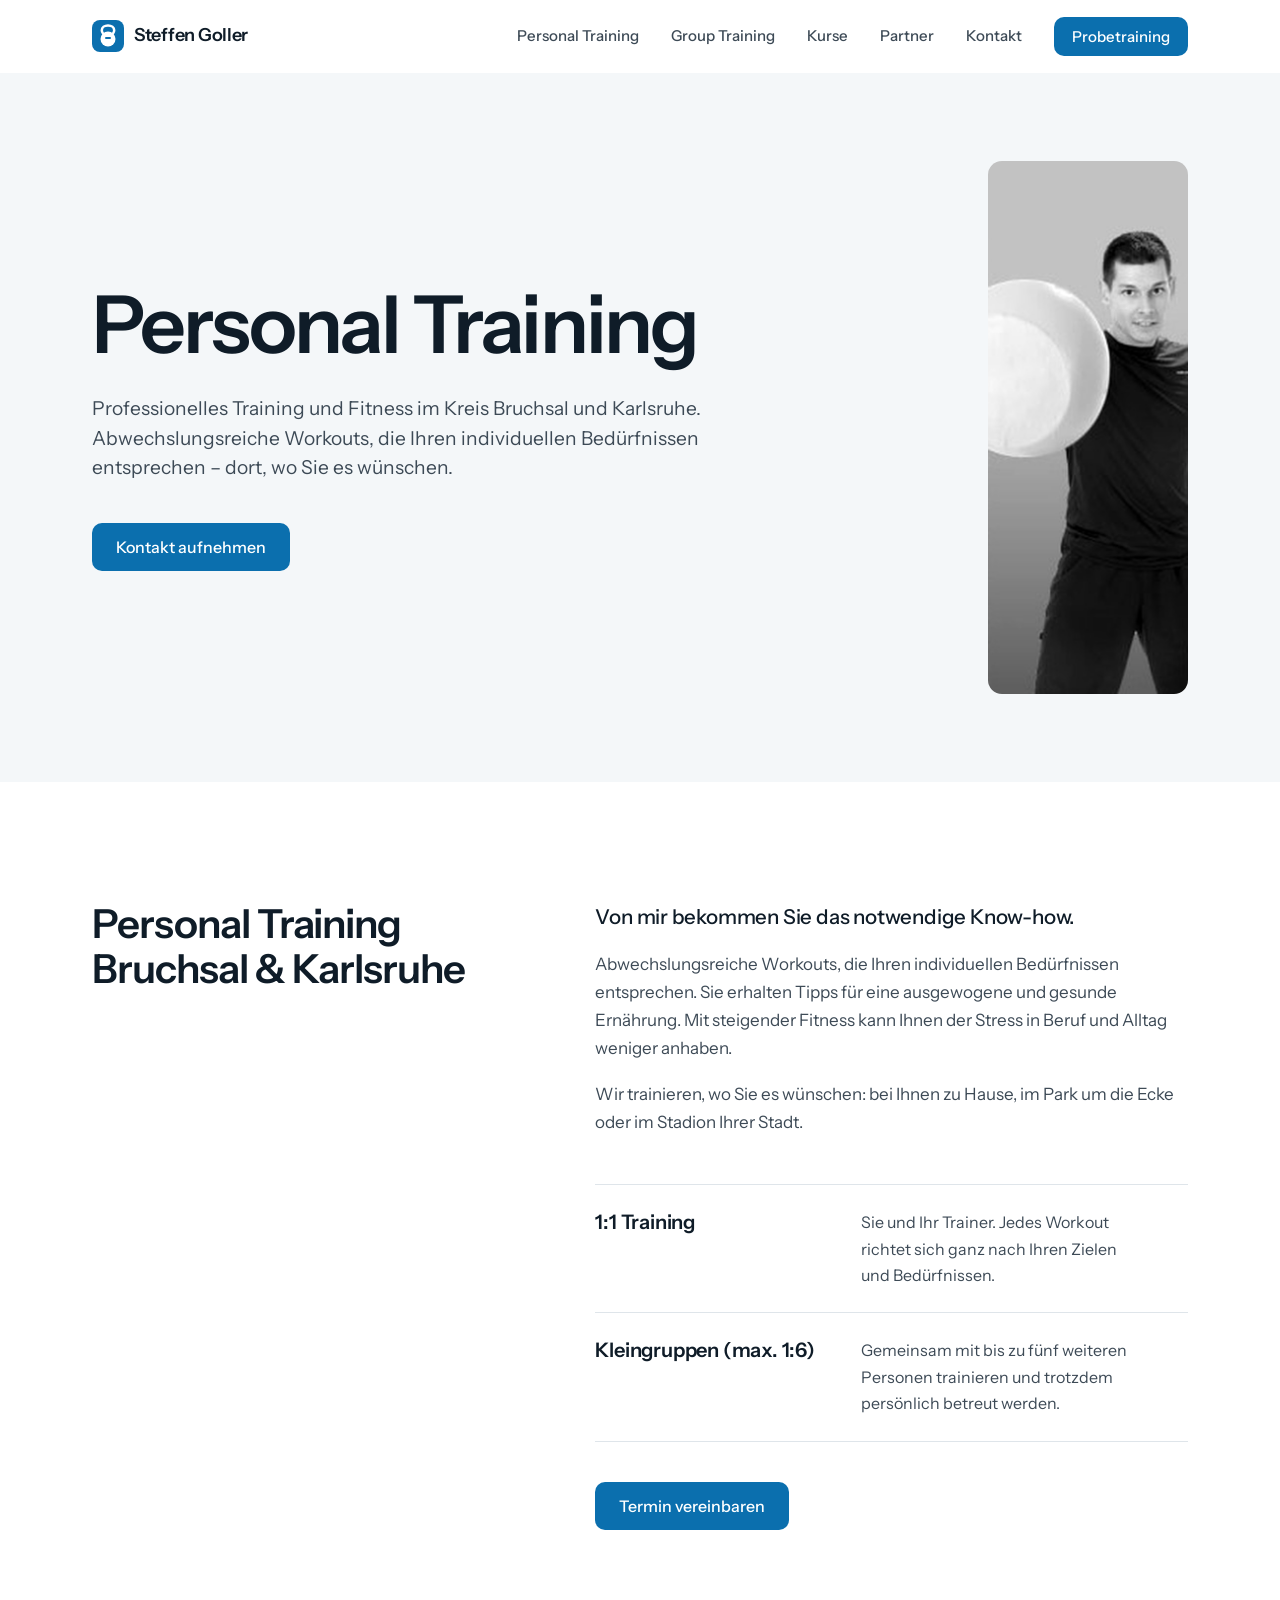
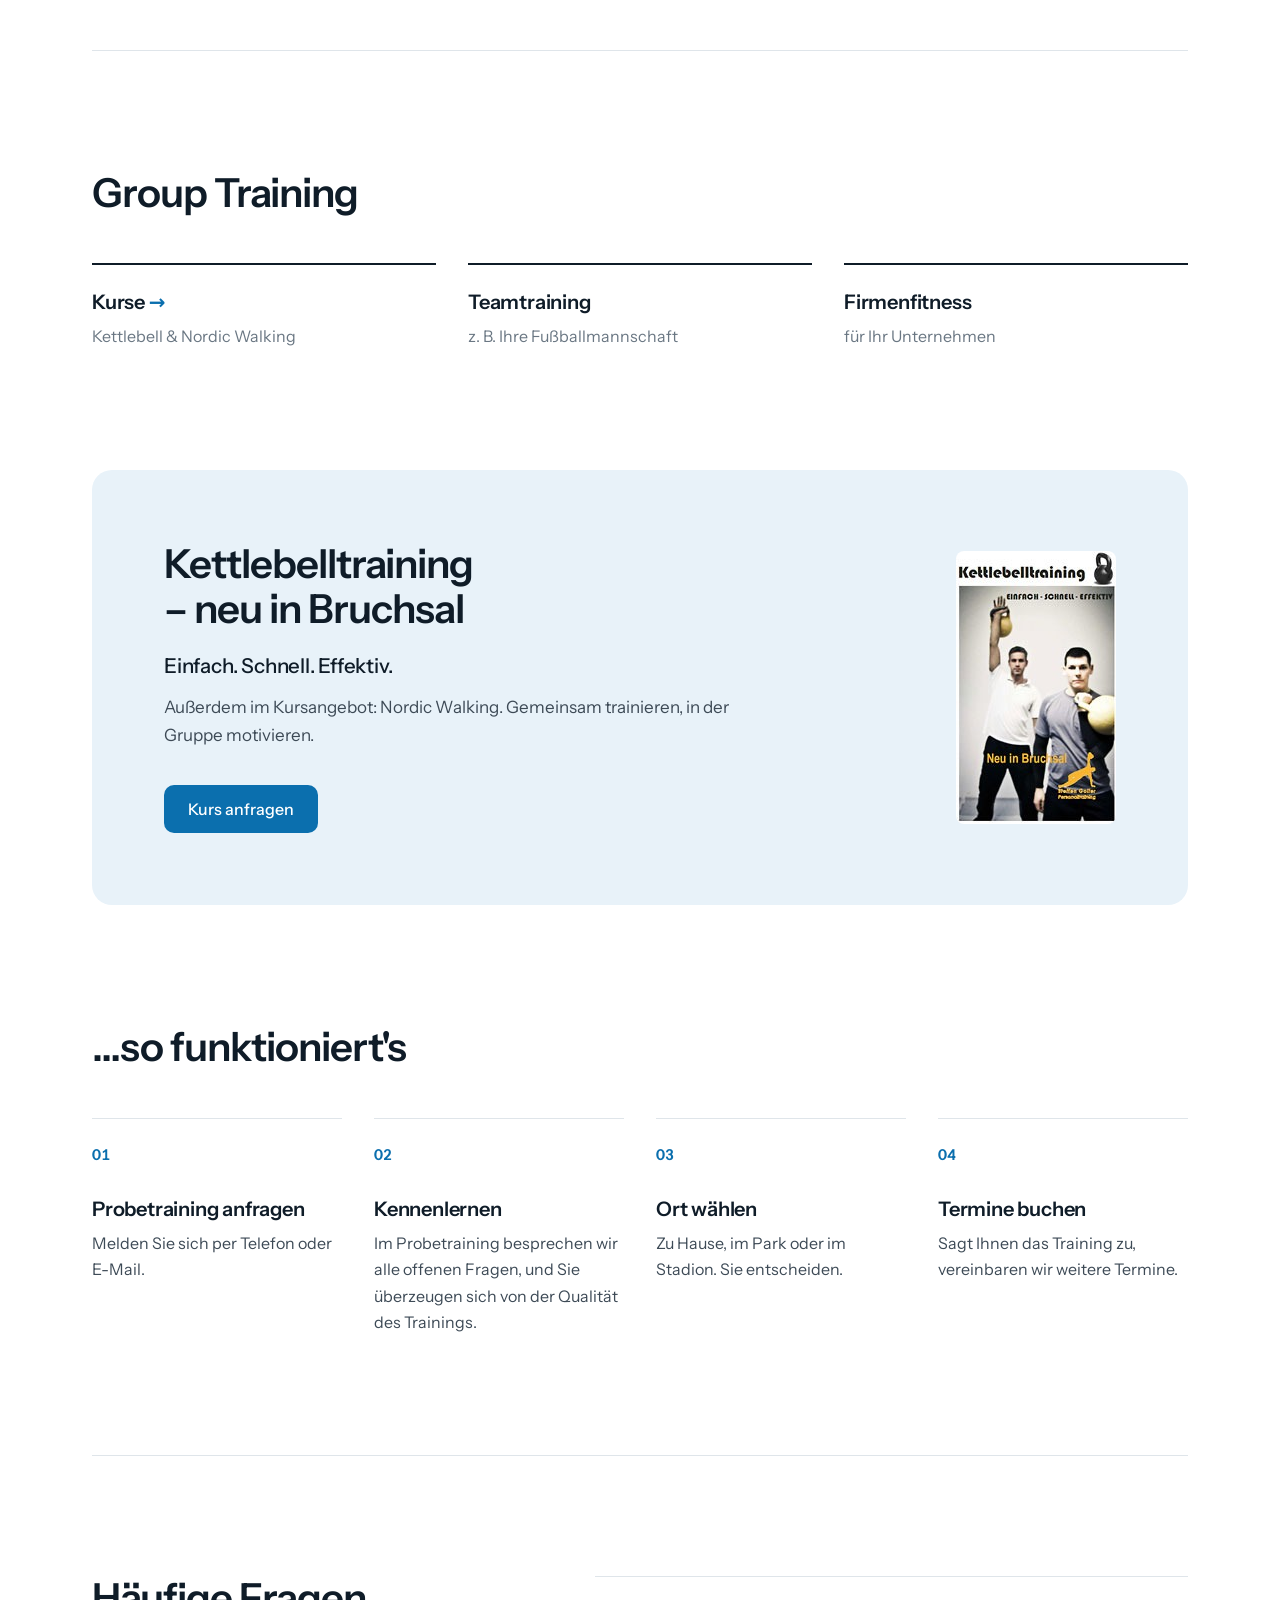
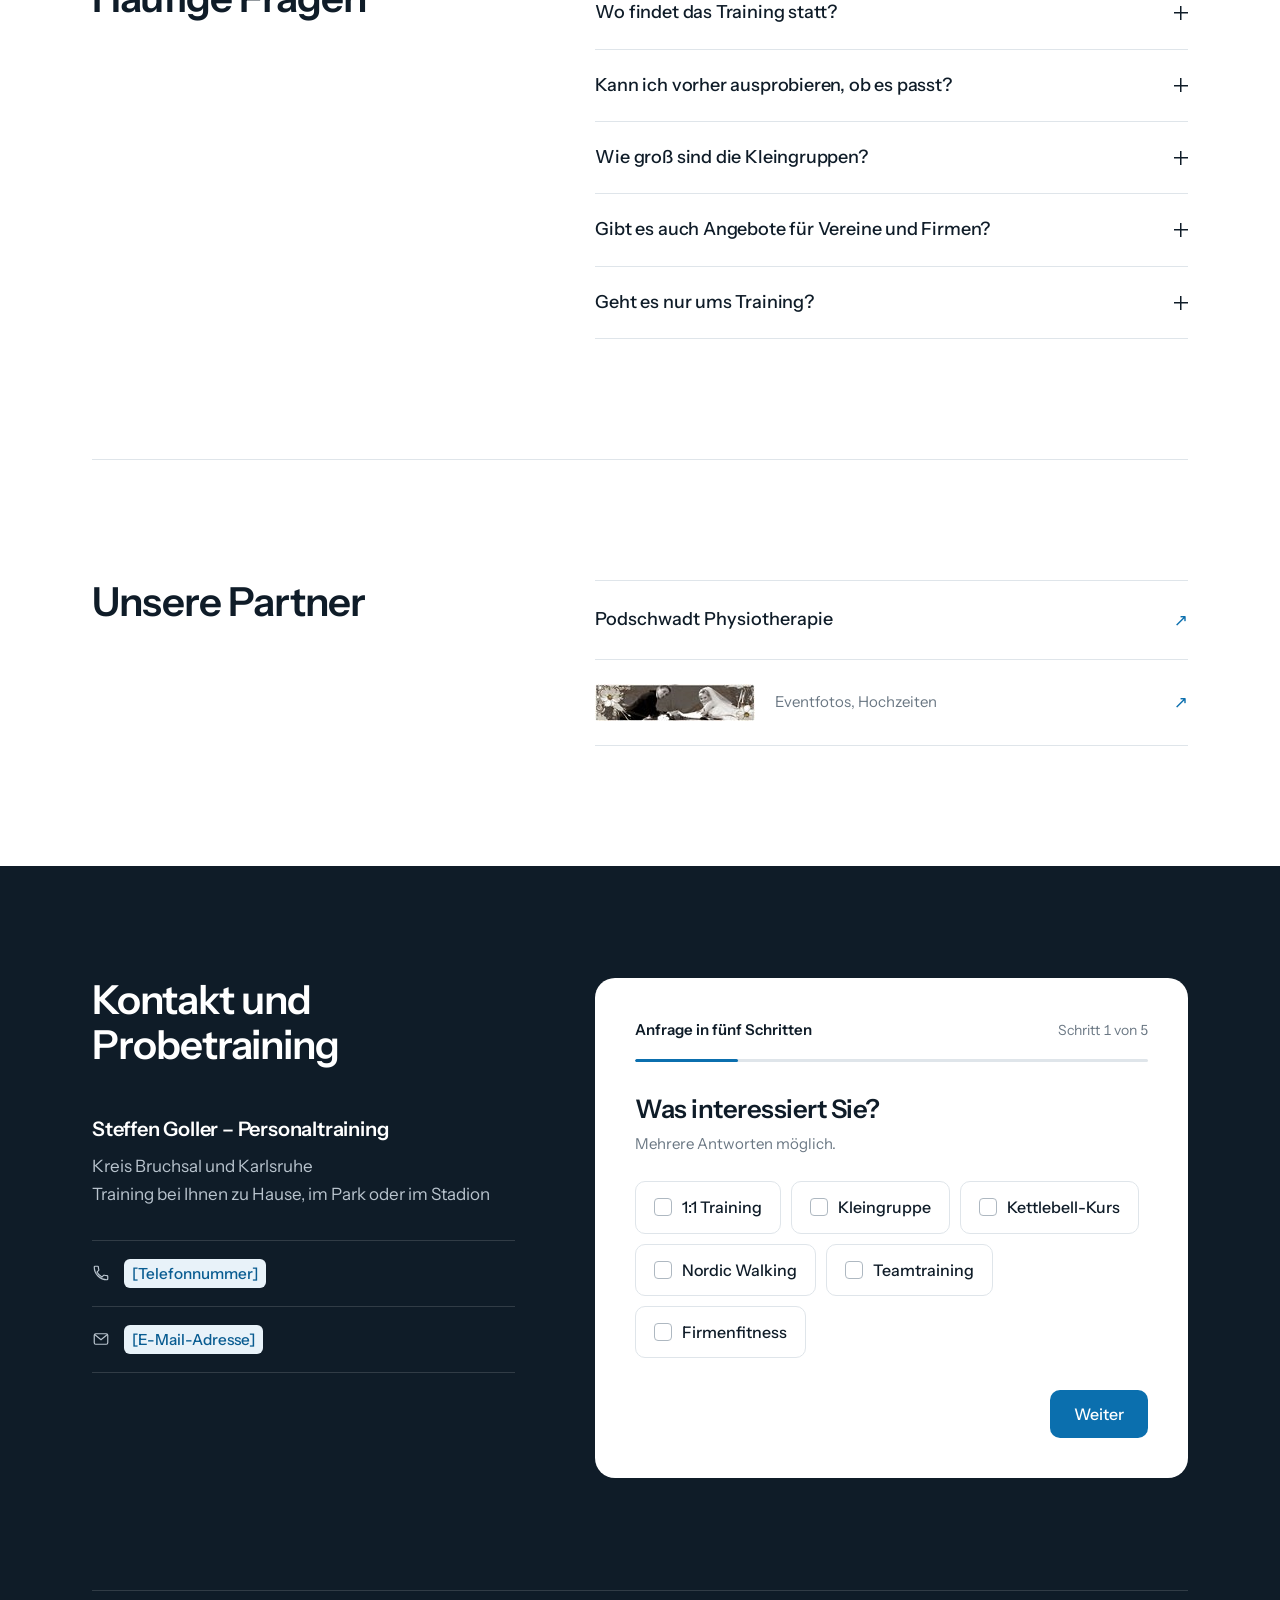
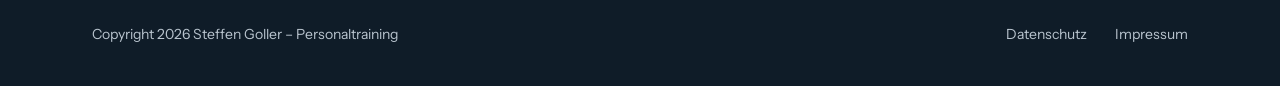
==== commit 2e82b4b2: "Anfrageformular in fünf Schritten im Kontaktbereich Schritte: Angebot, Schwerpunkt (Athletik, Leicht" ====
--- a/index.html
+++ b/index.html
@@ -188,21 +188,115 @@
 </section>
 
 
-<!-- Kontakt -->
+<!-- Kontakt: Angaben links, Anfrage in fünf Schritten rechts -->
 <section class="kontakt" id="kontakt">
   <div class="wrap zeile">
     <div class="zeile-kopf">
       <h2>Kontakt und Probetraining</h2>
-    </div>
-    <div class="kontakt-inhalt">
-      <h3>Steffen Goller – Personaltraining</h3>
-      <p>Kreis Bruchsal und Karlsruhe<br />Training bei Ihnen zu Hause, im Park oder im Stadion</p>
-      <!-- TODO: Telefonnummer und E-Mail eintragen (auch in impressum.html und datenschutz.html) -->
-      <ul class="kontakt-liste">
-        <li><svg viewBox="0 0 24 24" width="18" height="18" aria-hidden="true"><path d="M6.6 10.8a15.1 15.1 0 0 0 6.6 6.6l2.2-2.2a1 1 0 0 1 1-.25 11.4 11.4 0 0 0 3.6.57 1 1 0 0 1 1 1V20a1 1 0 0 1-1 1A17 17 0 0 1 3 4a1 1 0 0 1 1-1h3.5a1 1 0 0 1 1 1c0 1.25.2 2.45.57 3.57a1 1 0 0 1-.25 1z" fill="none" stroke="currentColor" stroke-width="1.6" stroke-linejoin="round"/></svg><span class="todo">[Telefonnummer]</span></li>
-        <li><svg viewBox="0 0 24 24" width="18" height="18" aria-hidden="true"><rect x="3" y="5" width="18" height="14" rx="2" fill="none" stroke="currentColor" stroke-width="1.6"/><path d="m3.5 6 8.5 7 8.5-7" fill="none" stroke="currentColor" stroke-width="1.6"/></svg><span class="todo">[E-Mail-Adresse]</span></li>
-      </ul>
-    </div>
+      <div class="kontakt-inhalt">
+        <h3>Steffen Goller – Personaltraining</h3>
+        <p>Kreis Bruchsal und Karlsruhe<br />Training bei Ihnen zu Hause, im Park oder im Stadion</p>
+        <!-- TODO: Telefonnummer und E-Mail eintragen (auch in impressum.html und datenschutz.html) -->
+        <ul class="kontakt-liste">
+          <li><svg viewBox="0 0 24 24" width="18" height="18" aria-hidden="true"><path d="M6.6 10.8a15.1 15.1 0 0 0 6.6 6.6l2.2-2.2a1 1 0 0 1 1-.25 11.4 11.4 0 0 0 3.6.57 1 1 0 0 1 1 1V20a1 1 0 0 1-1 1A17 17 0 0 1 3 4a1 1 0 0 1 1-1h3.5a1 1 0 0 1 1 1c0 1.25.2 2.45.57 3.57a1 1 0 0 1-.25 1z" fill="none" stroke="currentColor" stroke-width="1.6" stroke-linejoin="round"/></svg><span class="todo">[Telefonnummer]</span></li>
+          <li><svg viewBox="0 0 24 24" width="18" height="18" aria-hidden="true"><rect x="3" y="5" width="18" height="14" rx="2" fill="none" stroke="currentColor" stroke-width="1.6"/><path d="m3.5 6 8.5 7 8.5-7" fill="none" stroke="currentColor" stroke-width="1.6"/></svg><span class="todo">[E-Mail-Adresse]</span></li>
+        </ul>
+      </div>
+    </div>
+
+    <!-- TODO: In data-email die E-Mail-Adresse eintragen, an die Anfragen gehen sollen.
+         Solange das Feld leer ist, kann die Anfrage am Ende nur kopiert werden. -->
+    <form class="anfrage" id="anfrage" data-email="" novalidate>
+      <div class="anfrage-kopf">
+        <p class="anfrage-titel">Anfrage in fünf Schritten</p>
+        <p class="anfrage-stand" id="anfrage-stand" aria-live="polite"></p>
+      </div>
+      <div class="anfrage-balken" aria-hidden="true"><span id="anfrage-balken"></span></div>
+
+      <fieldset class="f-schritt">
+        <legend tabindex="-1">Was interessiert Sie?</legend>
+        <p class="f-hinweis">Mehrere Antworten möglich.</p>
+        <div class="wahl-gruppe">
+            <label class="wahl"><input type="checkbox" name="Interesse" value="1:1 Training" /><span>1:1 Training</span></label>
+            <label class="wahl"><input type="checkbox" name="Interesse" value="Kleingruppe" /><span>Kleingruppe</span></label>
+            <label class="wahl"><input type="checkbox" name="Interesse" value="Kettlebell-Kurs" /><span>Kettlebell-Kurs</span></label>
+            <label class="wahl"><input type="checkbox" name="Interesse" value="Nordic Walking" /><span>Nordic Walking</span></label>
+            <label class="wahl"><input type="checkbox" name="Interesse" value="Teamtraining" /><span>Teamtraining</span></label>
+            <label class="wahl"><input type="checkbox" name="Interesse" value="Firmenfitness" /><span>Firmenfitness</span></label>
+        </div>
+      </fieldset>
+
+      <fieldset class="f-schritt">
+        <legend tabindex="-1">Worum soll es im Training gehen?</legend>
+        <p class="f-hinweis">Mehrere Antworten möglich.</p>
+        <div class="wahl-gruppe">
+            <label class="wahl"><input type="checkbox" name="Schwerpunkt" value="Athletik" /><span>Athletik</span></label>
+            <label class="wahl"><input type="checkbox" name="Schwerpunkt" value="Leichtathletik" /><span>Leichtathletik</span></label>
+            <label class="wahl"><input type="checkbox" name="Schwerpunkt" value="Kraft" /><span>Kraft</span></label>
+            <label class="wahl"><input type="checkbox" name="Schwerpunkt" value="Ausdauer" /><span>Ausdauer</span></label>
+            <label class="wahl"><input type="checkbox" name="Schwerpunkt" value="Ernährung" /><span>Ernährung</span></label>
+        </div>
+        <label class="feld"><span>Etwas anderes? <small>(optional)</small></span>
+          <input type="text" name="Eigener Schwerpunkt" maxlength="120" autocomplete="off" />
+        </label>
+      </fieldset>
+
+      <fieldset class="f-schritt">
+        <legend tabindex="-1">Wo möchten Sie trainieren?</legend>
+        <p class="f-hinweis">Mehrere Antworten möglich.</p>
+        <div class="wahl-gruppe">
+            <label class="wahl"><input type="checkbox" name="Trainingsort" value="Bei mir zu Hause" /><span>Bei mir zu Hause</span></label>
+            <label class="wahl"><input type="checkbox" name="Trainingsort" value="Im Park" /><span>Im Park</span></label>
+            <label class="wahl"><input type="checkbox" name="Trainingsort" value="Im Stadion" /><span>Im Stadion</span></label>
+            <label class="wahl"><input type="checkbox" name="Trainingsort" value="Noch offen" /><span>Noch offen</span></label>
+        </div>
+        <label class="feld"><span>Ihr Wohnort <small>(optional)</small></span>
+          <input type="text" name="Wohnort" maxlength="80" autocomplete="address-level2" />
+        </label>
+      </fieldset>
+
+      <fieldset class="f-schritt">
+        <legend tabindex="-1">Möchten Sie noch etwas mitteilen?</legend>
+        <p class="f-hinweis">Zum Beispiel Ihre Ziele, Ihre Erfahrung oder wann es Ihnen zeitlich passt.</p>
+        <label class="feld"><span>Ihre Nachricht <small>(optional)</small></span>
+          <textarea name="Nachricht" rows="6" maxlength="800"></textarea>
+        </label>
+      </fieldset>
+
+      <fieldset class="f-schritt">
+        <legend tabindex="-1">Wie erreiche ich Sie?</legend>
+        <p class="f-hinweis">Name und entweder E-Mail oder Telefon.</p>
+        <label class="feld"><span>Name</span>
+          <input type="text" name="Name" maxlength="80" autocomplete="name" />
+        </label>
+        <label class="feld"><span>E-Mail</span>
+          <input type="email" name="E-Mail" maxlength="120" autocomplete="email" />
+        </label>
+        <label class="feld"><span>Telefon</span>
+          <input type="tel" name="Telefon" maxlength="40" autocomplete="tel" />
+        </label>
+        <p class="f-klein">Ihre Angaben werden nicht auf dieser Website gespeichert. Beim Absenden öffnet sich Ihr E-Mail-Programm mit der fertigen Anfrage. Mehr dazu in der <a href="datenschutz.html#kontakt">Datenschutzerklärung</a>.</p>
+      </fieldset>
+
+      <p class="f-fehler" id="anfrage-fehler" role="alert" hidden></p>
+
+      <div class="anfrage-fuss">
+        <button type="button" class="f-zurueck" id="anfrage-zurueck" hidden>Zurück</button>
+        <button type="submit" class="btn" id="anfrage-weiter">Weiter</button>
+      </div>
+
+      <div class="anfrage-fertig" id="anfrage-fertig" tabindex="-1" hidden>
+        <p class="anfrage-titel">Ihre Anfrage ist fertig.</p>
+        <p id="anfrage-fertig-text"></p>
+        <pre id="anfrage-zusammenfassung"></pre>
+        <div class="anfrage-fuss">
+          <button type="button" class="f-zurueck" id="anfrage-aendern">Angaben ändern</button>
+          <button type="button" class="btn" id="anfrage-kopieren">Text kopieren</button>
+        </div>
+      </div>
+
+      <noscript><p class="f-klein">Für das Formular bitte JavaScript aktivieren, oder melden Sie sich direkt per Telefon oder E-Mail.</p></noscript>
+    </form>
   </div>
 </section>
 
--- a/css/styles.css
+++ b/css/styles.css
@@ -143,11 +143,56 @@
 /* ---------- Kontakt ---------- */
 .kontakt{background:var(--nacht);color:var(--nacht-text);padding:112px 0}
 .kontakt h2,.kontakt h3{color:#fff}
+.kontakt-inhalt{margin-top:48px}
 .kontakt-inhalt p{margin-top:10px}
-.kontakt-liste{list-style:none;margin:36px 0 0;padding:0;border-top:1px solid var(--nacht-linie)}
-.kontakt-liste li{display:flex;align-items:center;gap:14px;padding:20px 0;border-bottom:1px solid var(--nacht-linie);color:#fff;font-size:18px}
+.kontakt-liste{list-style:none;margin:32px 0 0;padding:0;border-top:1px solid var(--nacht-linie)}
+.kontakt-liste li{display:flex;align-items:center;gap:14px;padding:18px 0;border-bottom:1px solid var(--nacht-linie);color:#fff;font-size:17px}
 .kontakt-liste svg{flex:none;color:var(--nacht-text)}
 .todo{background:var(--akzent-hell);color:var(--akzent-dunkel);padding:2px 8px;border-radius:6px;font-size:.9em;font-weight:500}
+
+/* Anfrage in fünf Schritten: weiße Karte auf dunklem Grund */
+.anfrage{background:#fff;color:var(--text);border-radius:20px;padding:40px}
+.anfrage-kopf{display:flex;justify-content:space-between;align-items:baseline;gap:16px}
+.anfrage-titel{font-size:15px;font-weight:600;color:var(--ink)}
+.anfrage-stand{font-size:14px;color:var(--muted);font-variant-numeric:tabular-nums}
+.anfrage-balken{height:3px;margin:16px 0 32px;background:var(--line);border-radius:3px;overflow:hidden}
+.anfrage-balken span{display:block;height:100%;width:20%;background:var(--akzent);border-radius:3px;transition:width .3s var(--ease)}
+.f-schritt{margin:0;padding:0;border:0;min-width:0}
+.f-schritt+.f-schritt{margin-top:40px}
+.anfrage.js .f-schritt+.f-schritt{margin-top:0}
+.f-schritt legend{padding:0;font-size:clamp(22px,2vw,26px);line-height:1.2;font-weight:600;letter-spacing:-.02em;color:var(--ink);outline:0}
+.f-hinweis{margin-top:8px;font-size:15px;color:var(--muted)}
+.wahl-gruppe{display:flex;flex-wrap:wrap;gap:10px;margin-top:24px}
+.wahl{position:relative;cursor:pointer}
+.wahl input{position:absolute;inset:0;width:100%;height:100%;margin:0;opacity:0;cursor:pointer}
+.wahl span{display:flex;align-items:center;gap:10px;padding:12px 18px;border:1px solid var(--line);border-radius:10px;
+  font-size:16px;font-weight:500;color:var(--ink);transition:border-color .15s ease,background .15s ease}
+.wahl span::before{content:"";flex:none;width:16px;height:16px;border:1.5px solid #AEB8C1;border-radius:4px;background:#fff center/12px no-repeat;
+  transition:background-color .15s ease,border-color .15s ease}
+.wahl:hover span{border-color:#AEB8C1}
+.wahl input:checked+span{border-color:var(--akzent);background:var(--akzent-hell)}
+.wahl input:checked+span::before{border-color:var(--akzent);background-color:var(--akzent);
+  background-image:url("data:image/svg+xml,%3Csvg xmlns='http://www.w3.org/2000/svg' viewBox='0 0 12 12'%3E%3Cpath d='m2.5 6.2 2.3 2.3 4.7-5' fill='none' stroke='%23fff' stroke-width='1.8' stroke-linecap='round' stroke-linejoin='round'/%3E%3C/svg%3E")}
+.wahl input:focus-visible+span{outline:2px solid var(--akzent);outline-offset:2px}
+.feld{display:block;margin-top:24px}
+.feld>span{display:block;margin-bottom:8px;font-size:15px;font-weight:500;color:var(--ink)}
+.feld small{font-size:inherit;font-weight:400;color:var(--muted)}
+.feld input,.feld textarea{display:block;width:100%;padding:13px 14px;border:1px solid #C9D1D8;border-radius:10px;background:#fff;
+  font:inherit;font-size:16px;color:var(--ink);transition:border-color .15s ease,box-shadow .15s ease}
+.feld textarea{resize:vertical;min-height:140px;line-height:1.5}
+.feld input:focus,.feld textarea:focus{outline:0;border-color:var(--akzent);box-shadow:0 0 0 3px var(--akzent-hell)}
+.f-klein{margin-top:20px;font-size:14px;line-height:1.55;color:var(--muted)}
+.f-klein a{color:var(--akzent)}
+.f-fehler{margin-top:20px;padding:12px 14px;border-radius:10px;background:#FCEDEC;color:#A32620;font-size:15px;font-weight:500}
+.anfrage-fuss{display:flex;justify-content:space-between;align-items:center;gap:16px;margin-top:32px}
+.anfrage-fuss .btn{margin-left:auto}
+.f-zurueck{padding:10px 0;border:0;background:none;font:inherit;font-size:16px;font-weight:500;color:var(--text);cursor:pointer}
+.f-zurueck:hover{color:var(--ink)}
+.anfrage-fertig{outline:0}
+.anfrage-fertig .anfrage-titel{font-size:clamp(22px,2vw,26px);letter-spacing:-.02em}
+.anfrage-fertig p+p{margin-top:10px}
+.anfrage-fertig pre{margin:24px 0 0;padding:20px;border-radius:12px;background:var(--bg-soft);font:inherit;font-size:15px;line-height:1.6;
+  color:var(--ink);white-space:pre-wrap;overflow-wrap:anywhere}
 
 /* ---------- Fuß ---------- */
 footer{background:var(--nacht);color:var(--nacht-text);padding:0 0 40px}
@@ -224,6 +269,8 @@
   .schritt-nr{margin-bottom:16px}
   .faq-eintrag p{padding-right:0}
   .kontakt{padding:72px 0}
+  .anfrage{padding:28px 20px;border-radius:16px;margin-inline:-8px}
+  .wahl span{padding:11px 14px}
   .foot-in{flex-direction:column;align-items:flex-start}
   .legal-hero{padding:48px 0 36px}
   .legal-main{padding:40px 0 80px}
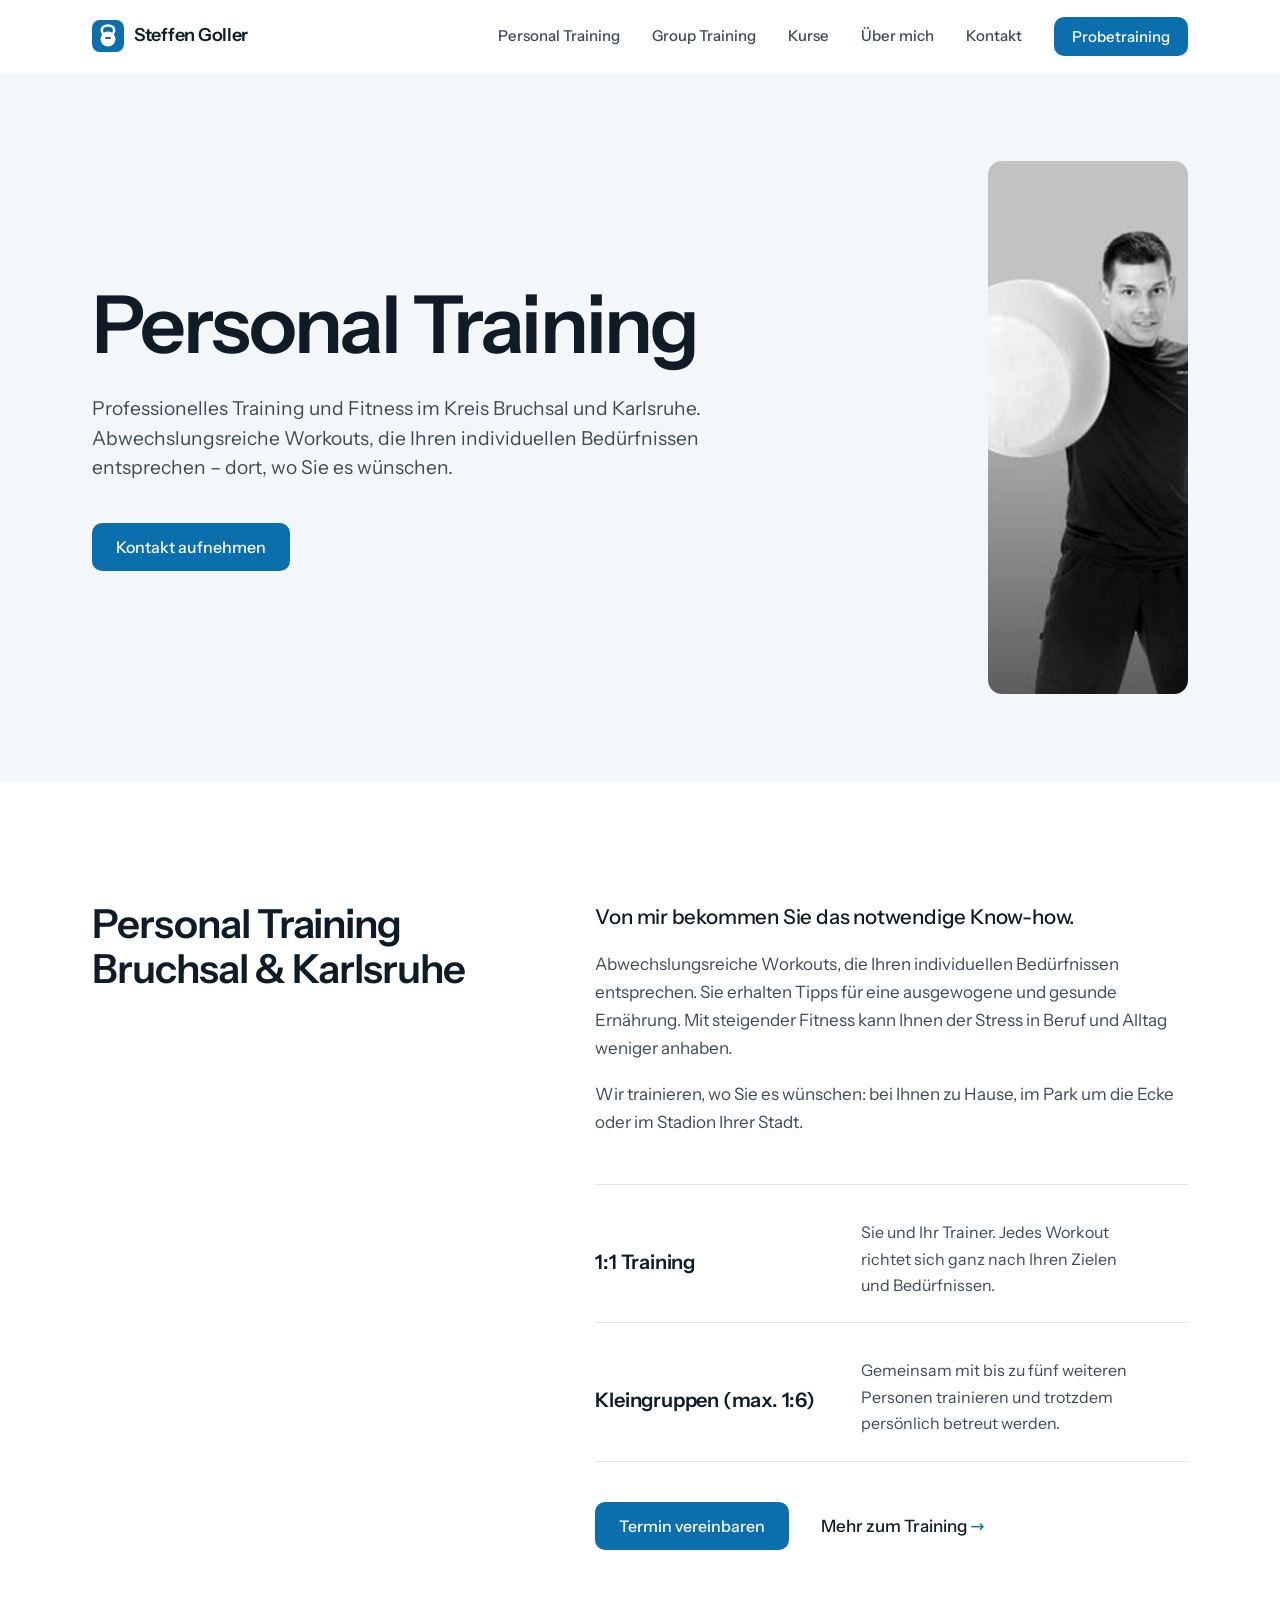
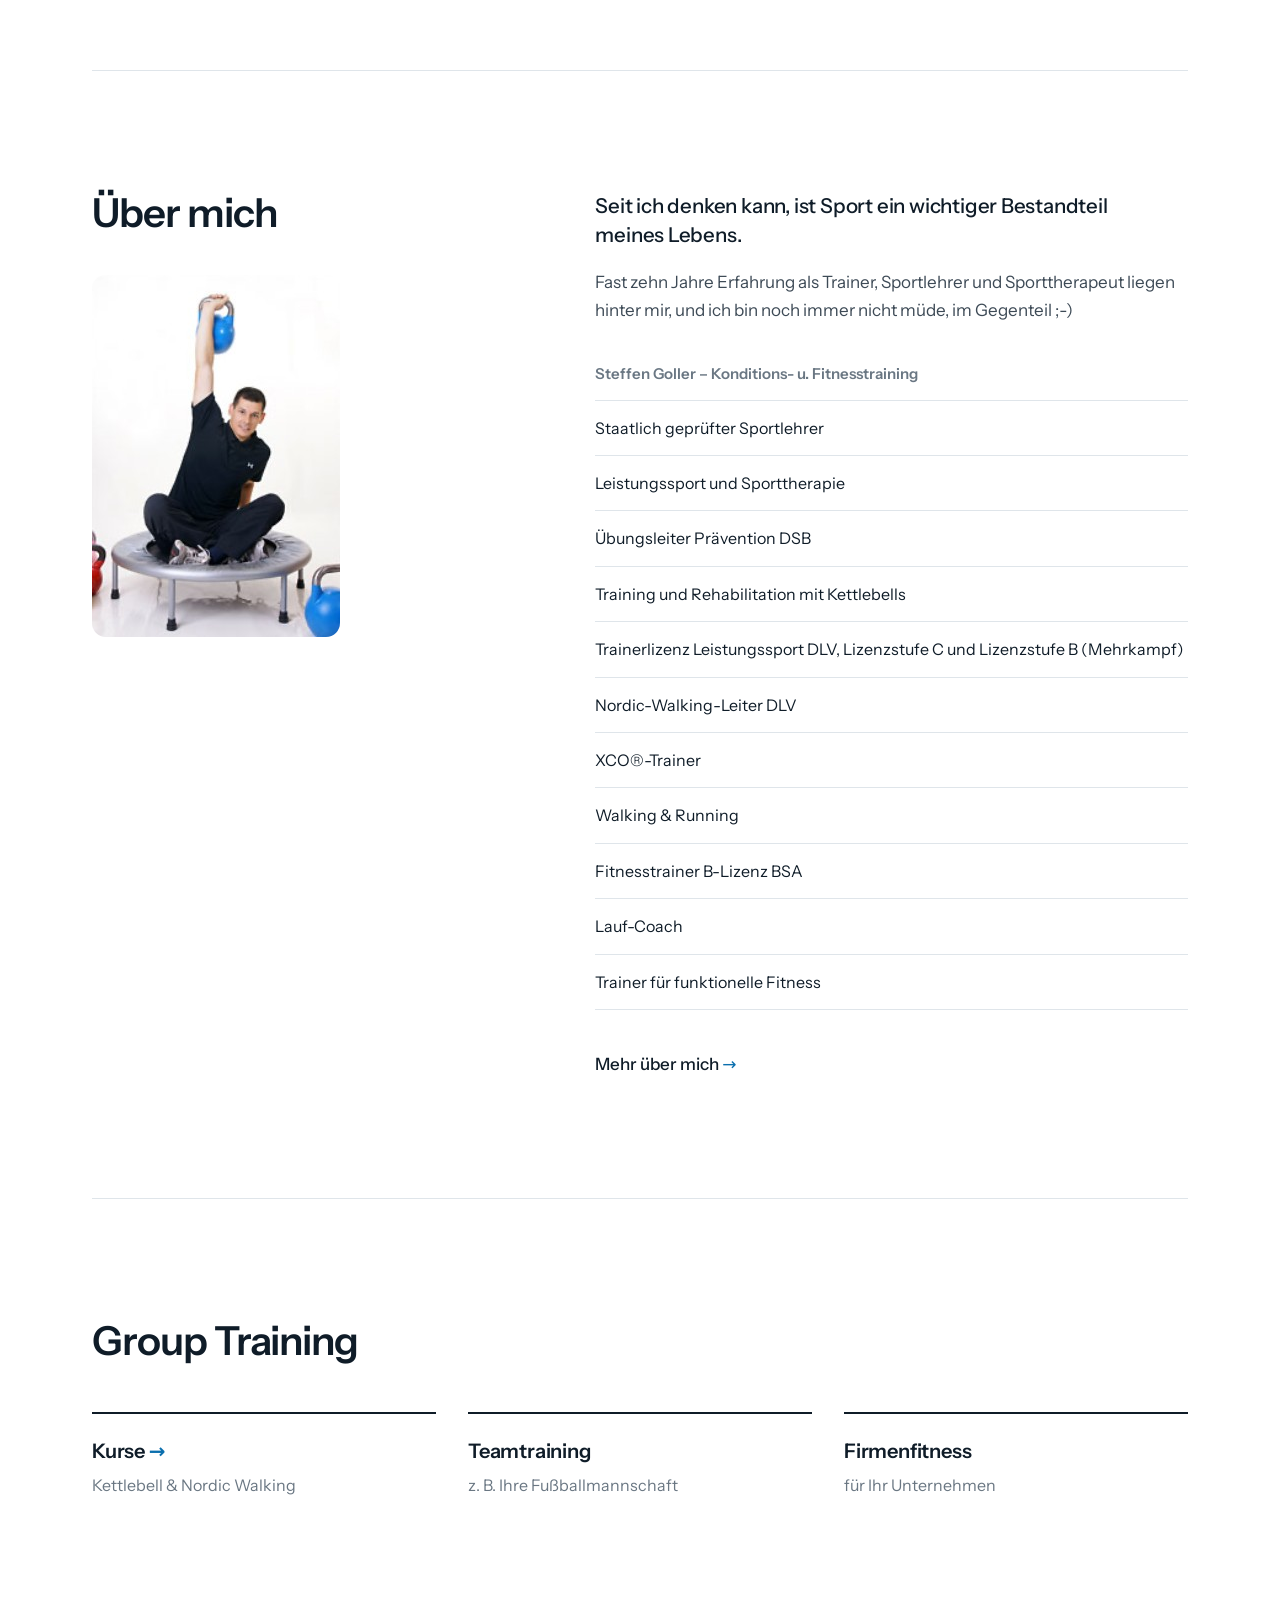
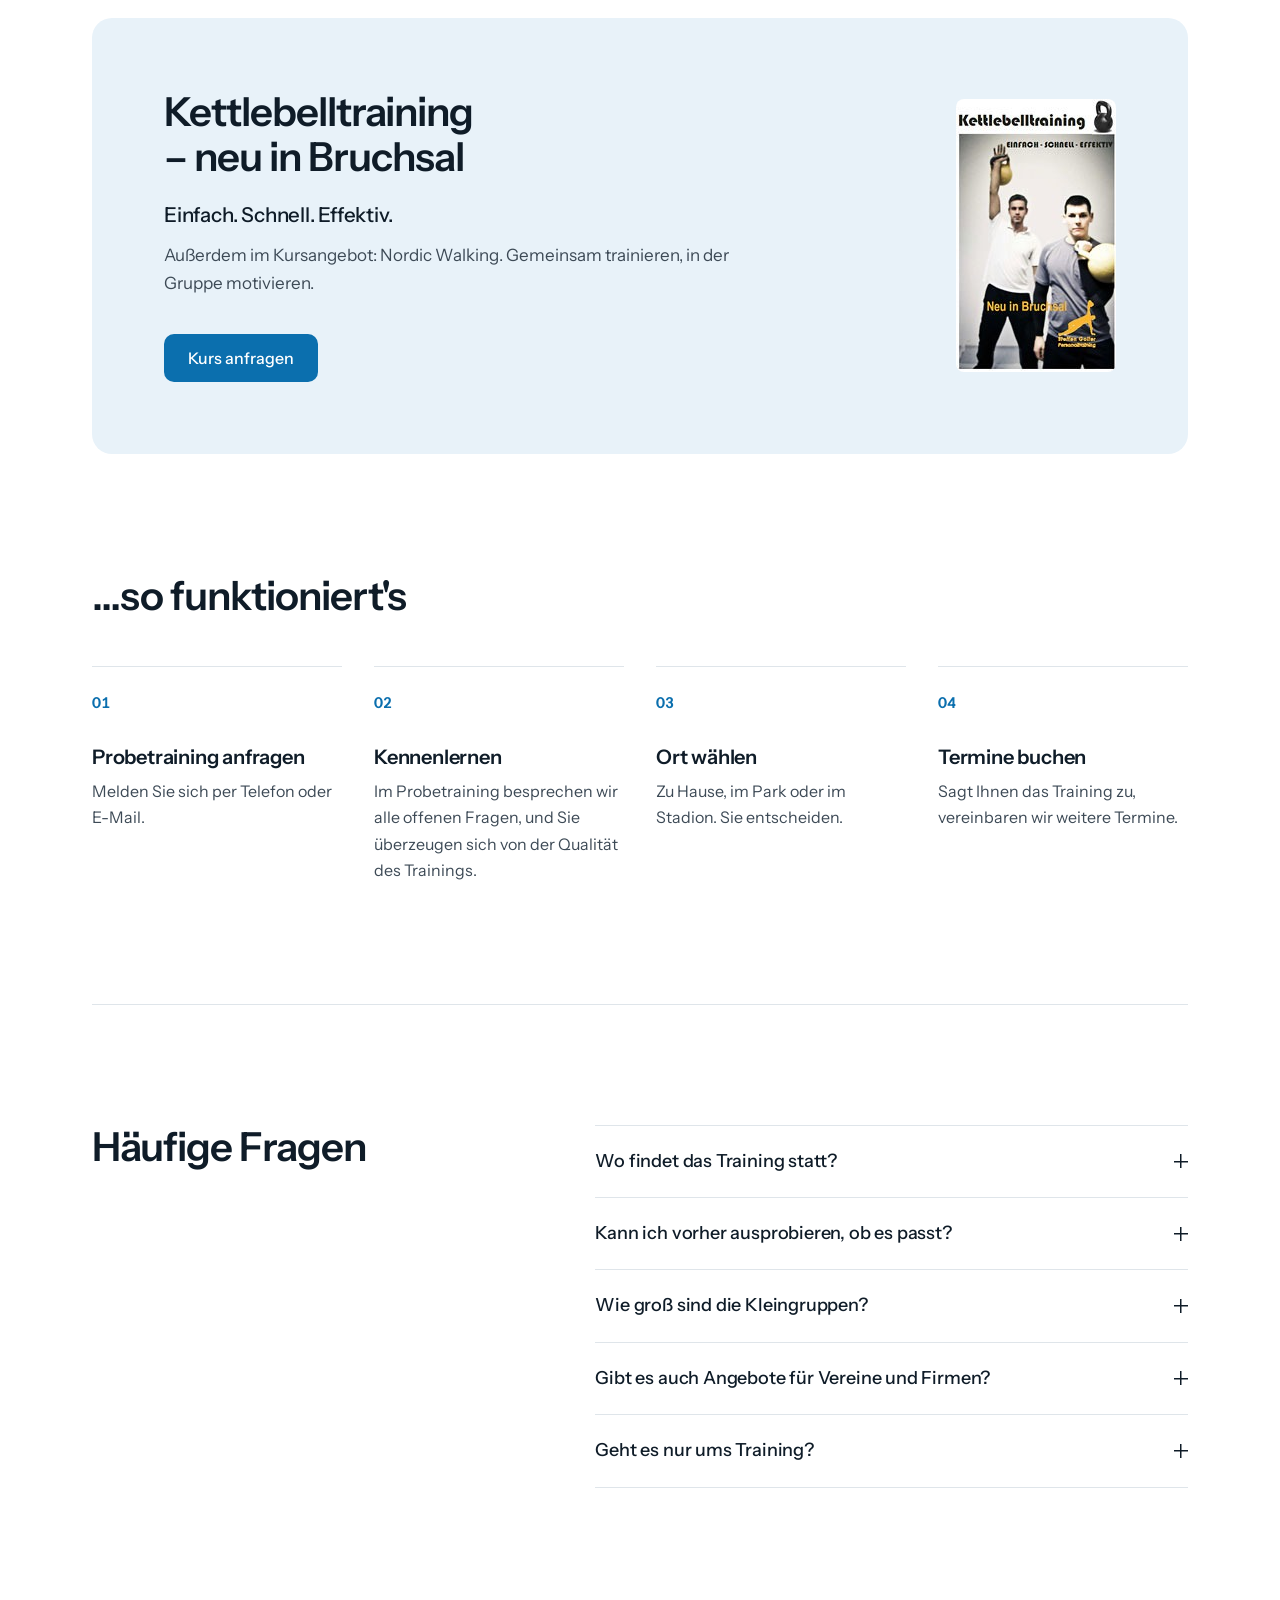
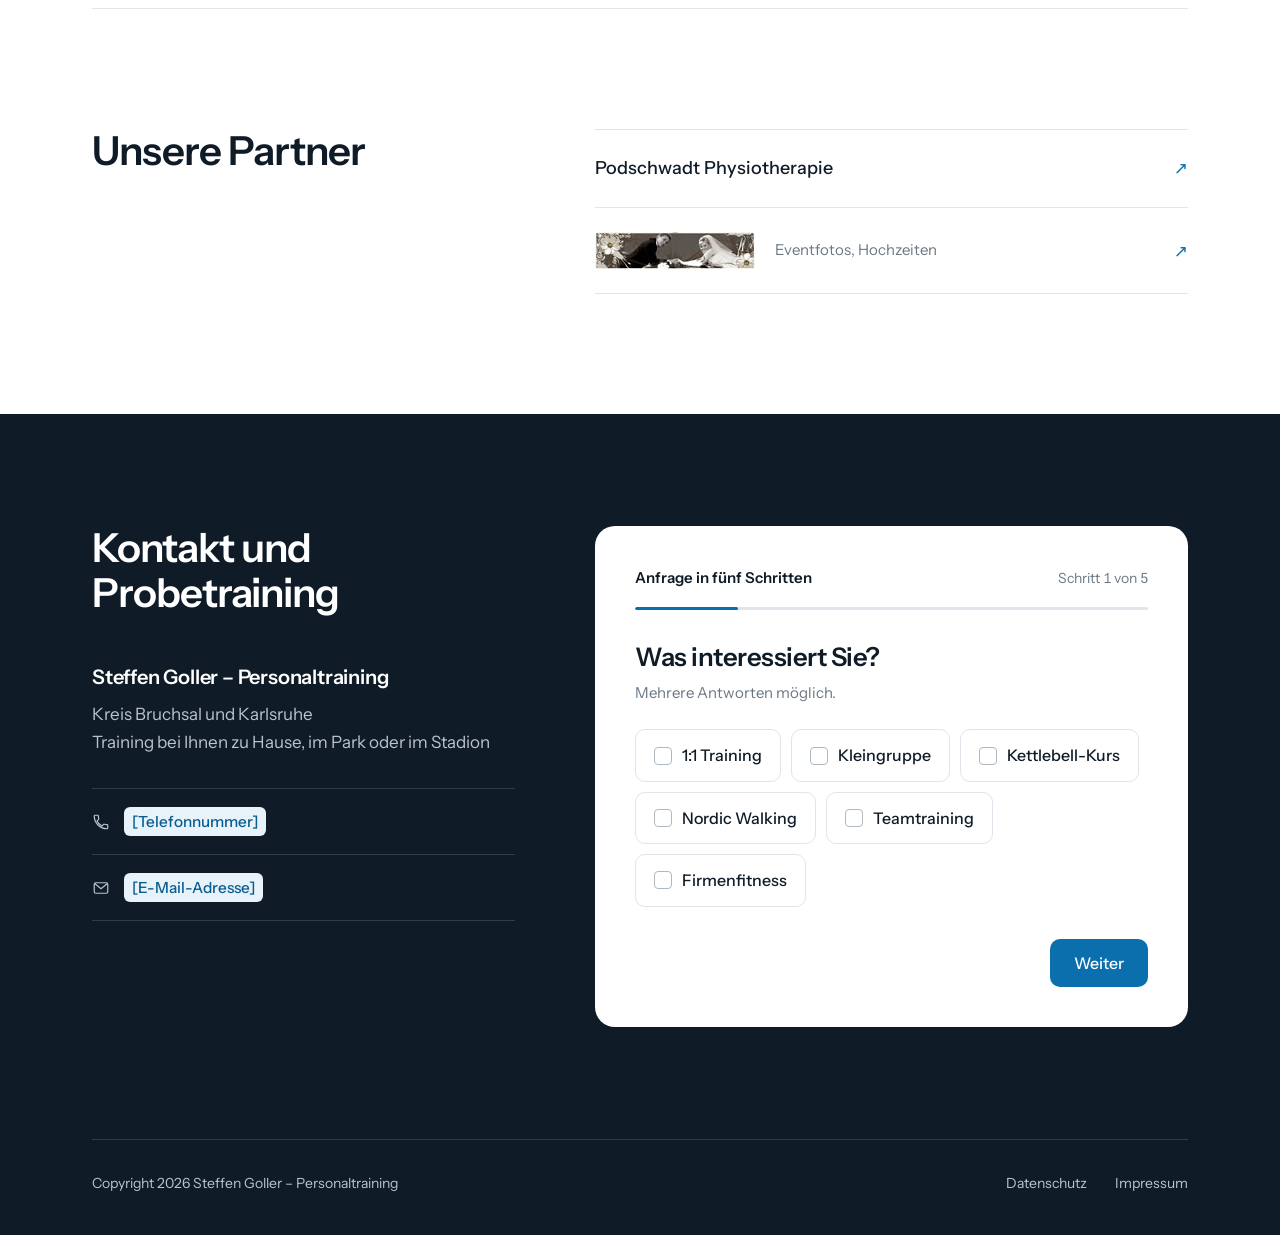
==== commit 4fcb5854: "Seiten „Über mich“ und „Training“ mit den Texten der alten Website Inhalte von About Me und About Tr" ====
--- a/index.html
+++ b/index.html
@@ -35,7 +35,7 @@
       <a class="link" href="#training">Personal Training</a>
       <a class="link" href="#group">Group Training</a>
       <a class="link" href="#kurse">Kurse</a>
-      <a class="link" href="#partner">Partner</a>
+      <a class="link" href="#ueber-mich">Über mich</a>
       <a class="link" href="#kontakt">Kontakt</a>
       <a class="btn btn-sm" href="#kontakt">Probetraining</a>
     </nav>
@@ -81,7 +81,42 @@
         </div>
       </div>
 
-      <a class="btn" href="#kontakt">Termin vereinbaren</a>
+      <div class="aktionen">
+        <a class="btn" href="#kontakt">Termin vereinbaren</a>
+        <a class="mehr" href="training.html">Mehr zum Training <span class="pfeil" aria-hidden="true">→</span></a>
+      </div>
+    </div>
+  </div>
+</section>
+
+
+<!-- Über mich: Kurzfassung, ausführlich auf ueber-mich.html -->
+<section class="abschnitt abschnitt-linie" id="ueber-mich">
+  <div class="wrap zeile">
+    <div class="zeile-kopf">
+      <h2>Über mich</h2>
+      <figure class="bild"><img src="images/steffen-goller-kettlebell.jpg" alt="Steffen Goller sitzt auf einem Trampolin und hält eine Kettlebell über den Kopf" width="248" height="362" loading="lazy" /></figure>
+    </div>
+    <div class="zeile-inhalt">
+      <p class="lead">Seit ich denken kann, ist Sport ein wichtiger Bestandteil meines Lebens.</p>
+      <p>Fast zehn Jahre Erfahrung als Trainer, Sportlehrer und Sporttherapeut liegen hinter mir, und ich bin noch immer nicht müde, im Gegenteil ;-)</p>
+      <h3 class="liste-titel">Steffen Goller – Konditions- u. Fitnesstraining</h3>
+      <ul class="strich-liste">
+        <li>Staatlich geprüfter Sportlehrer</li>
+        <li>Leistungssport und Sporttherapie</li>
+        <li>Übungsleiter Prävention DSB</li>
+        <li>Training und Rehabilitation mit Kettlebells</li>
+        <li>Trainerlizenz Leistungssport DLV, Lizenzstufe C und Lizenzstufe B (Mehrkampf)</li>
+        <li>Nordic-Walking-Leiter DLV</li>
+        <li>XCO®-Trainer</li>
+        <li>Walking &amp; Running</li>
+        <li>Fitnesstrainer B-Lizenz BSA</li>
+        <li>Lauf-Coach</li>
+        <li>Trainer für funktionelle Fitness</li>
+      </ul>
+      <div class="aktionen">
+        <a class="mehr" href="ueber-mich.html">Mehr über mich <span class="pfeil" aria-hidden="true">→</span></a>
+      </div>
     </div>
   </div>
 </section>
--- a/css/styles.css
+++ b/css/styles.css
@@ -87,6 +87,23 @@
 .lead{font-size:clamp(19px,1.6vw,22px);line-height:1.45;font-weight:500;color:var(--ink);letter-spacing:-.01em}
 .zeile-inhalt p+p{margin-top:18px}
 .zeile-inhalt .btn{margin-top:40px}
+
+.zeile-inhalt h3{margin-top:40px}
+.zeile-inhalt h3+p{margin-top:10px}
+.zeile-kopf .bild{margin:40px 0 0}
+.bild img{width:248px;border-radius:14px}
+.bild-quer img{width:363px}
+.leise{font-size:15px;line-height:1.75;color:var(--muted)}
+.aktionen{display:flex;flex-wrap:wrap;align-items:center;gap:16px 32px;margin-top:40px}
+.zeile-inhalt .aktionen .btn{margin-top:0}
+.mehr{font-weight:500;color:var(--ink);text-decoration:none}
+.mehr:hover{color:var(--akzent)}
+.mehr:hover .pfeil{transform:translateX(4px)}
+/* Liste mit feinen Linien (Qualifikationen) */
+.strich-liste{list-style:none;margin:0;padding:0;border-top:1px solid var(--line)}
+.strich-liste li{padding:14px 0;border-bottom:1px solid var(--line);font-size:16px;color:var(--ink)}
+.zeile-inhalt .liste-titel{font-size:15px;font-weight:600;color:var(--muted);letter-spacing:0;margin-bottom:16px}
+.lead+.strich-liste,p+.strich-liste{margin-top:32px}
 
 /* Angebote: Zeilen mit feiner Linie */
 .angebote{margin-top:48px;border-top:1px solid var(--line)}
@@ -204,6 +221,20 @@
 
 
 /* =====================================================================
+   Unterseiten (Über mich, Training)
+   ===================================================================== */
+.seite-kopf{padding:72px 0 80px;background:var(--bg-soft)}
+.seite-kopf h1{margin-top:24px;font-size:clamp(40px,5.6vw,68px)}
+.seite-lead{margin-top:20px;font-size:clamp(18px,1.5vw,21px);color:var(--text)}
+.seite-schluss{padding:0 0 120px}
+.seite-schluss .wrap>*{position:relative}
+.seite-schluss .wrap{display:flex;flex-wrap:wrap;align-items:center;justify-content:space-between;gap:24px}
+.seite-schluss .wrap::before{content:"";flex:0 0 100%;height:1px;background:var(--line);margin-bottom:56px}
+main:has(.seite-kopf)+footer{padding-top:8px}
+main:has(.seite-kopf)+footer .foot-in{border-top:0}
+
+
+/* =====================================================================
    Rechtsseiten (Impressum, Datenschutz)
    ===================================================================== */
 .legal-hero{padding:72px 0 48px;background:var(--bg-soft)}
@@ -268,6 +299,12 @@
   .schritte{grid-template-columns:minmax(0,1fr);row-gap:32px;margin-top:36px}
   .schritt-nr{margin-bottom:16px}
   .faq-eintrag p{padding-right:0}
+  .seite-kopf{padding:48px 0 56px}
+  .seite-schluss{padding-bottom:72px}
+  .seite-schluss .wrap::before{margin-bottom:32px}
+  .zeile-kopf .bild{margin-top:28px}
+  .bild img{width:200px}
+  .bild-quer img{width:100%;max-width:363px}
   .kontakt{padding:72px 0}
   .anfrage{padding:28px 20px;border-radius:16px;margin-inline:-8px}
   .wahl span{padding:11px 14px}
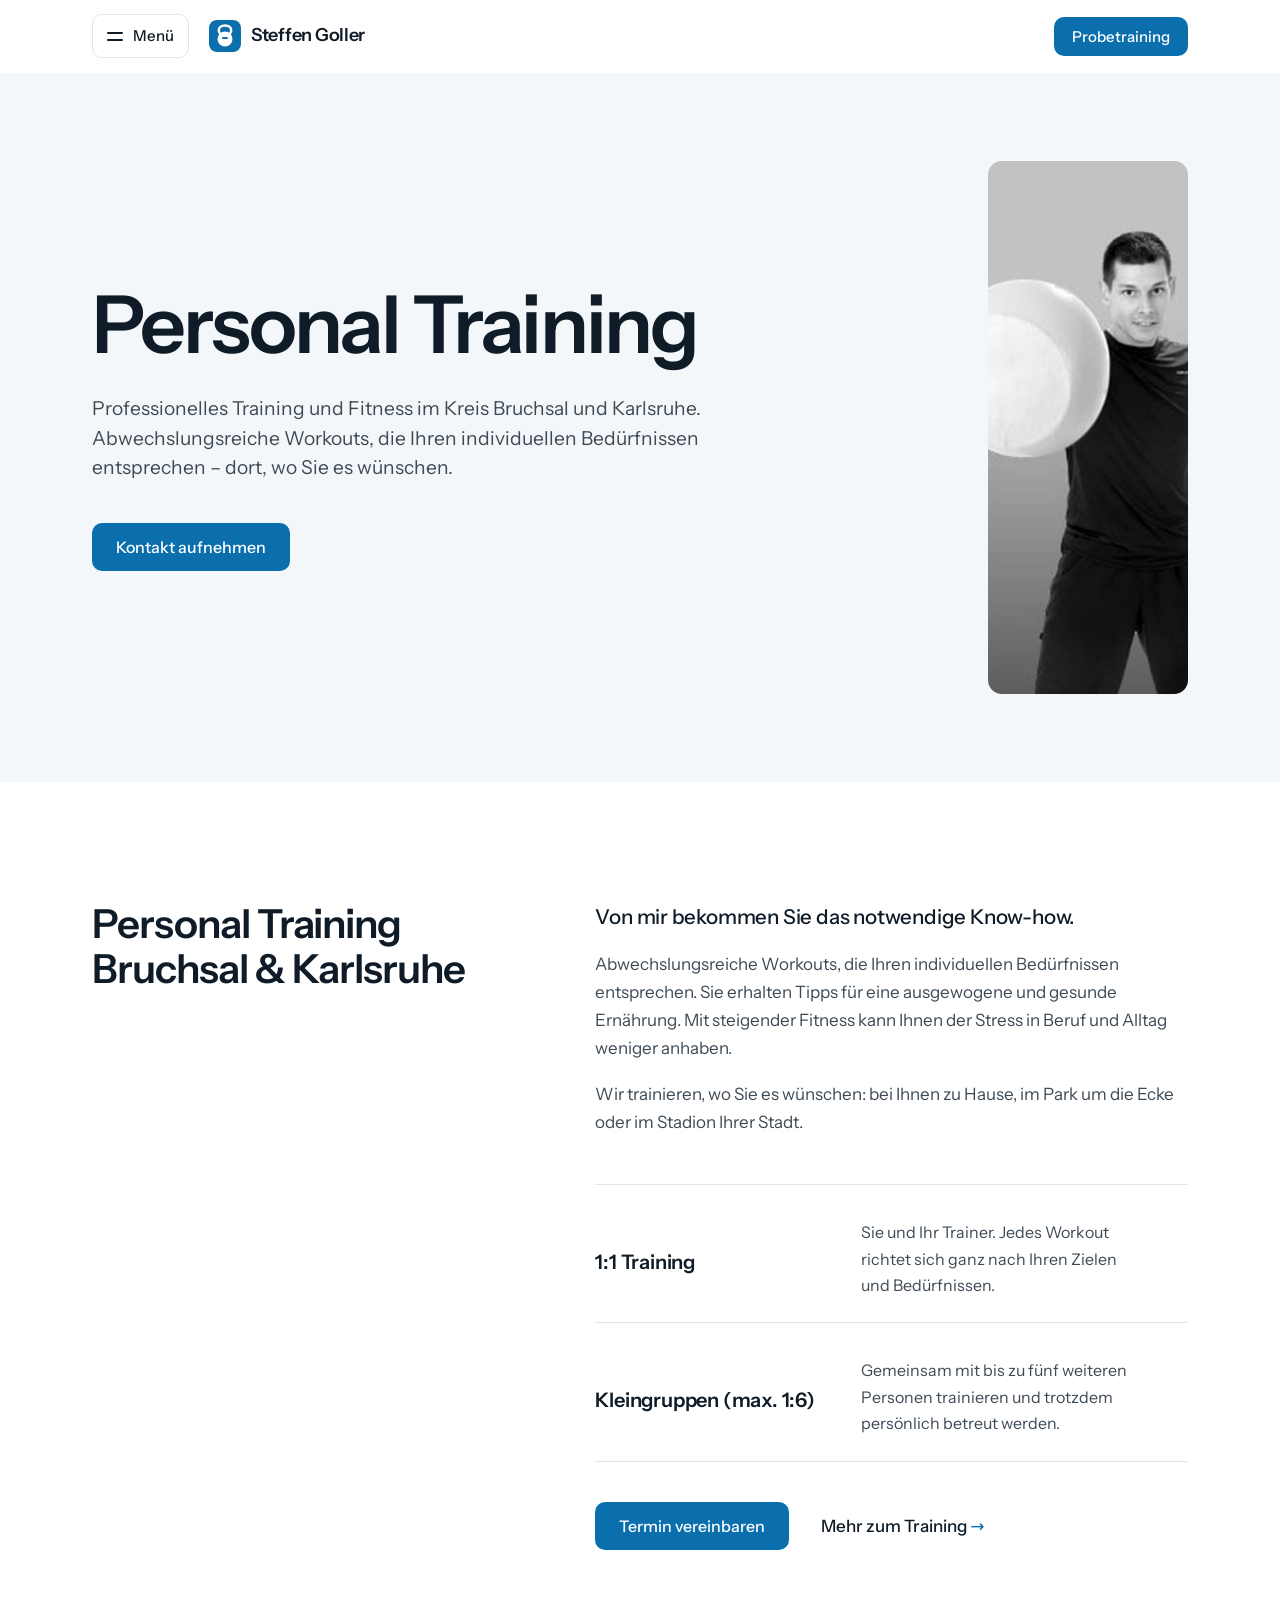
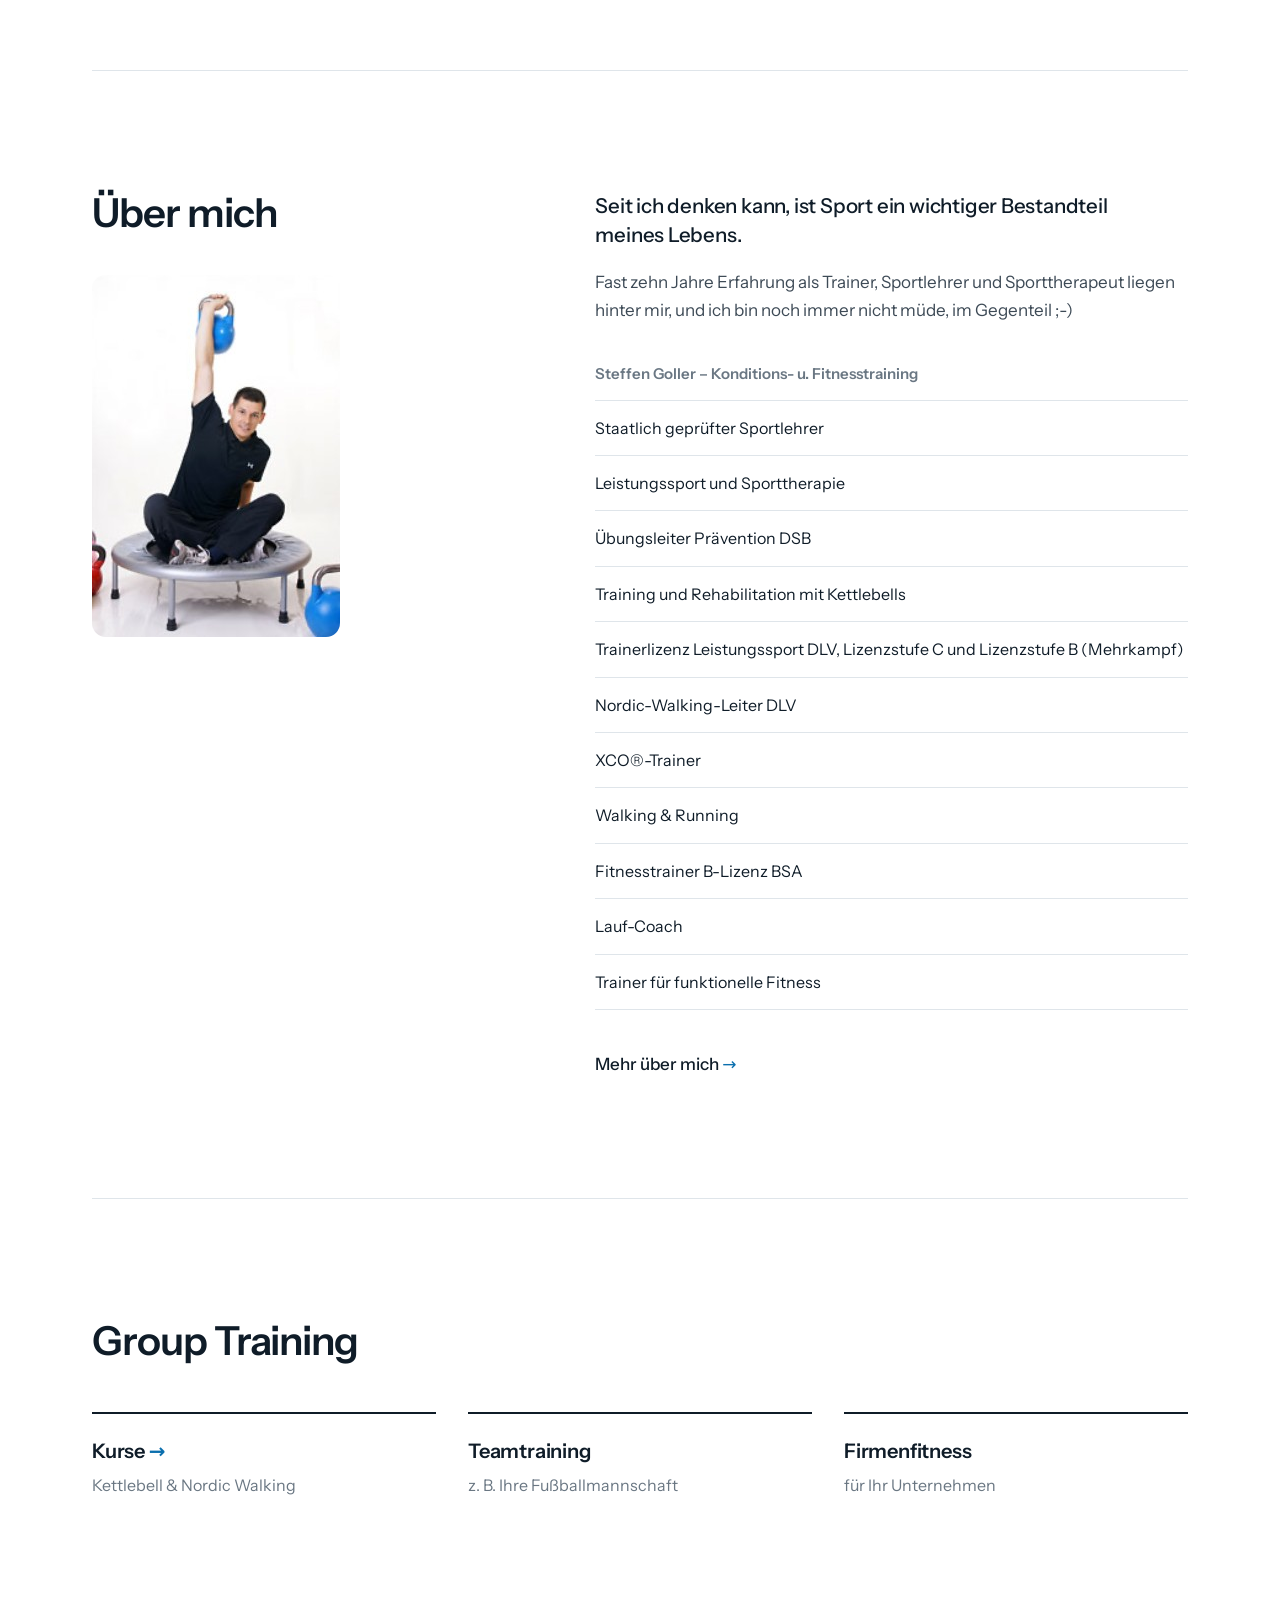
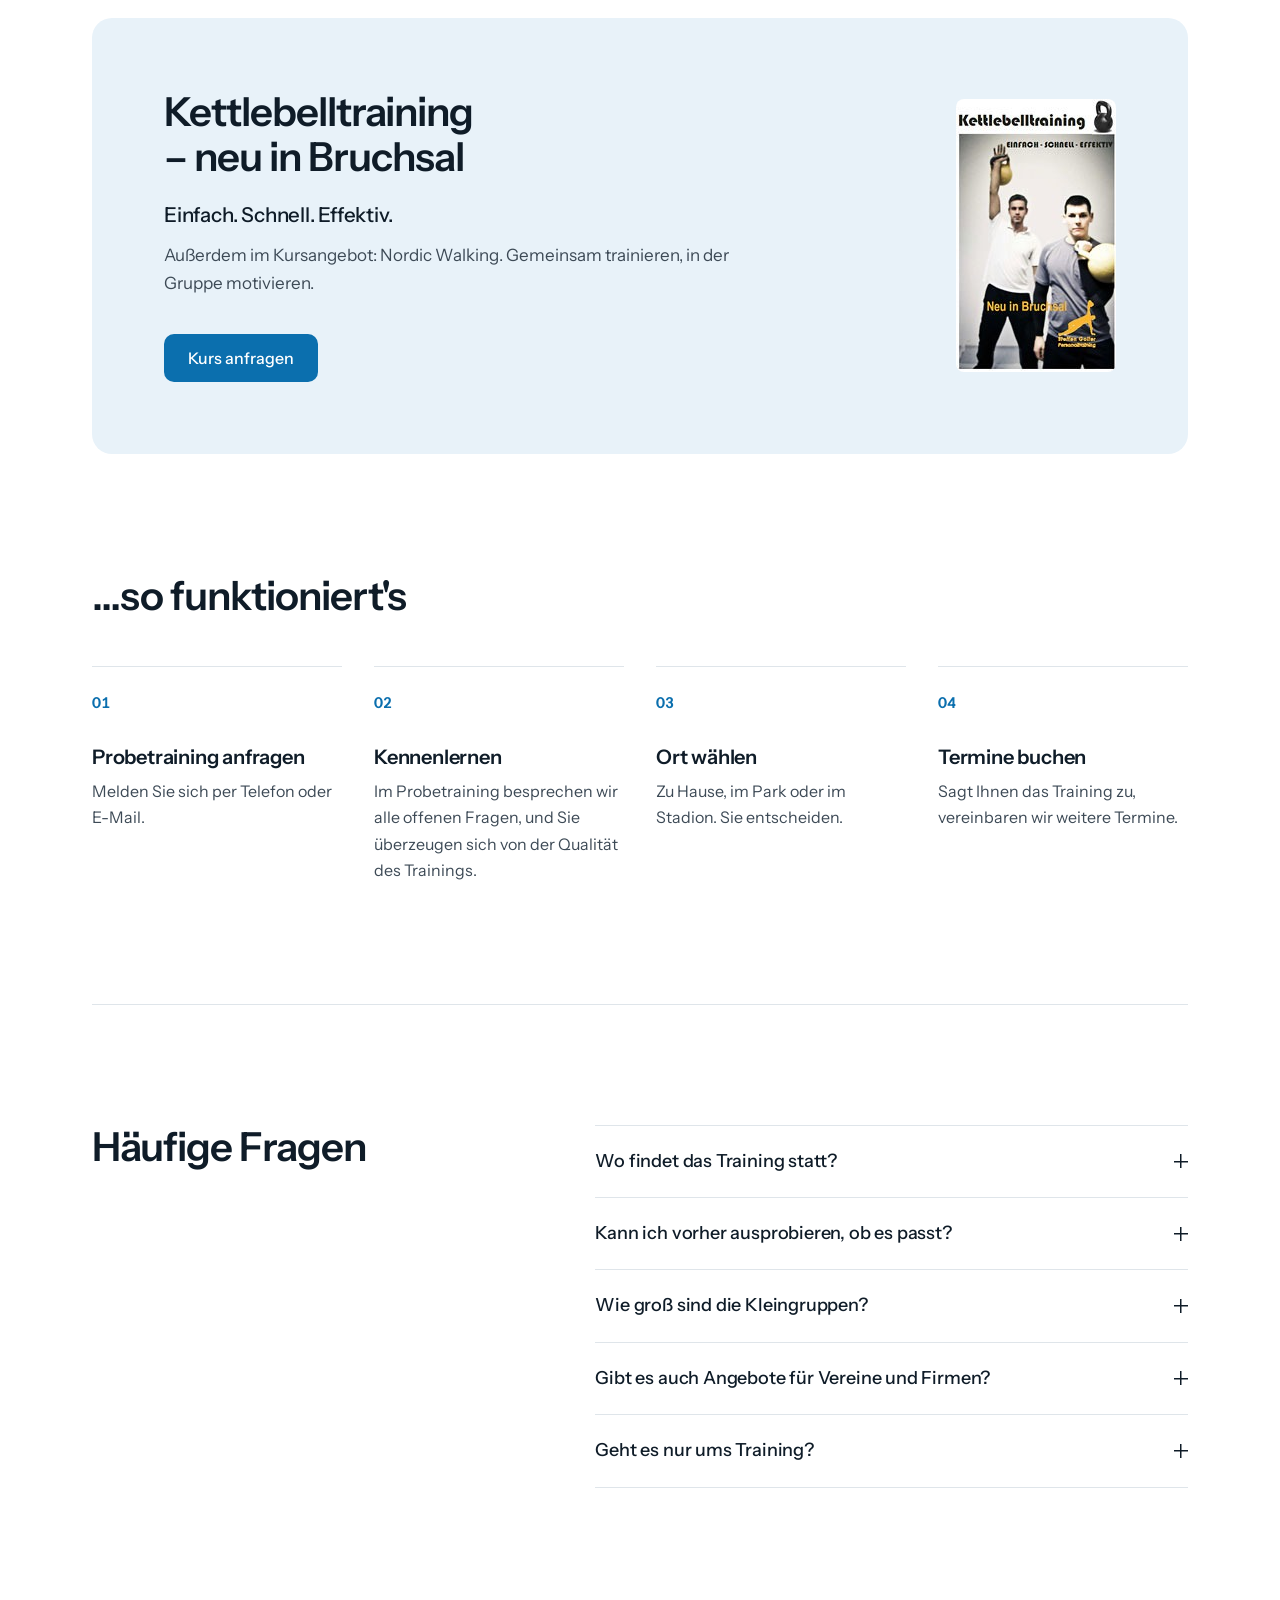
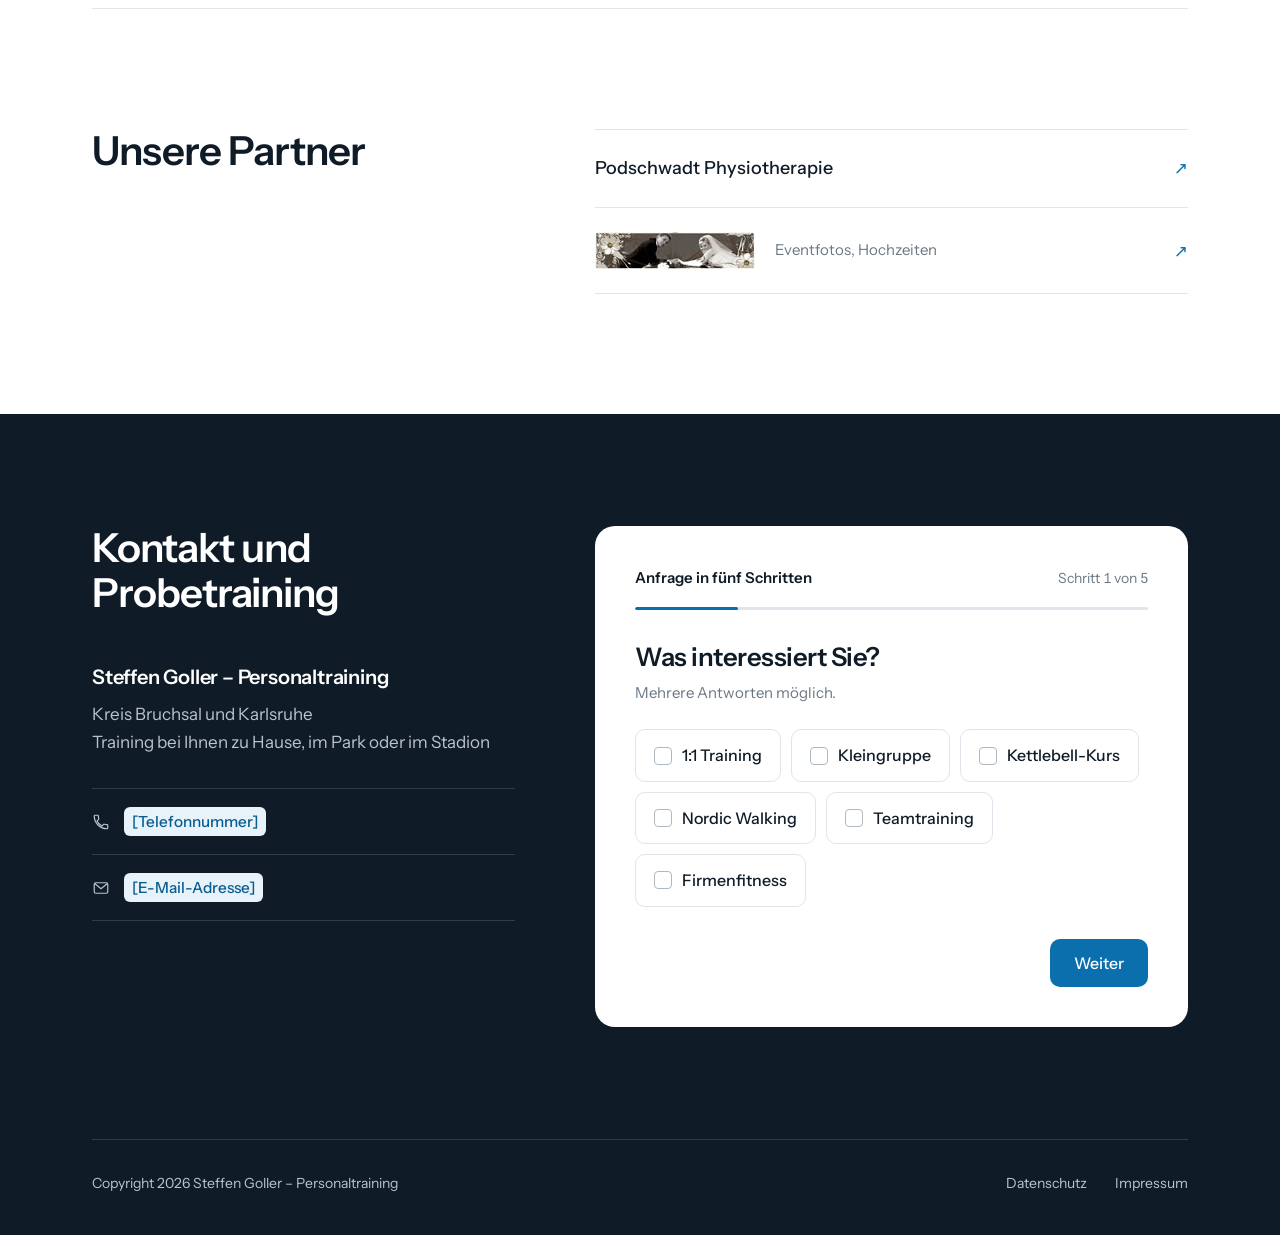
==== commit 5df549bd: "Aufklappmenü oben links statt Linkleiste Auf allen Seiten ersetzt ein Menü-Knopf links neben dem Log" ====
--- a/index.html
+++ b/index.html
@@ -30,15 +30,26 @@
 
 <header class="nav" id="nav">
   <div class="wrap nav-in">
-    <a class="logo" href="#top" aria-label="Steffen Goller, zum Seitenanfang"><img class="mk" src="images/logo-mark.svg" alt="" width="32" height="32" /><span>Steffen Goller</span></a>
-    <nav class="nav-links" aria-label="Hauptnavigation">
-      <a class="link" href="#training">Personal Training</a>
-      <a class="link" href="#group">Group Training</a>
-      <a class="link" href="#kurse">Kurse</a>
-      <a class="link" href="#ueber-mich">Über mich</a>
-      <a class="link" href="#kontakt">Kontakt</a>
-      <a class="btn btn-sm" href="#kontakt">Probetraining</a>
-    </nav>
+    <div class="nav-links-l">
+      <details class="menue" id="menue">
+        <summary aria-label="Menü"><span class="menue-icon" aria-hidden="true"></span><span class="menue-wort">Menü</span></summary>
+        <nav class="menue-feld" aria-label="Hauptnavigation">
+          <ul>
+          <li><a href="#top" aria-current="page">Startseite</a></li>
+          <li><a href="training.html">Training</a></li>
+          <li><a href="ueber-mich.html">Über mich</a></li>
+          <li><a href="#kurse">Kurse</a></li>
+          <li><a href="#kontakt">Kontakt</a></li>
+          </ul>
+          <ul class="menue-klein">
+          <li><a href="impressum.html">Impressum</a></li>
+          <li><a href="datenschutz.html">Datenschutz</a></li>
+          </ul>
+        </nav>
+      </details>
+      <a class="logo" href="#top" aria-label="Steffen Goller, zum Seitenanfang"><img class="mk" src="images/logo-mark.svg" alt="" width="32" height="32" /><span>Steffen Goller</span></a>
+    </div>
+    <a class="btn btn-sm" href="#kontakt">Probetraining</a>
   </div>
 </header>
 
--- a/css/styles.css
+++ b/css/styles.css
@@ -66,9 +66,30 @@
 .nav-in{display:flex;align-items:center;justify-content:space-between;gap:24px;height:72px}
 .logo{display:inline-flex;align-items:center;gap:10px;text-decoration:none;color:var(--ink);font-size:18px;font-weight:600;letter-spacing:-.015em}
 .logo .mk{width:32px;height:32px}
-.nav-links{display:flex;align-items:center;gap:32px}
-.nav-links a.link{font-size:15px;font-weight:500;color:var(--text);text-decoration:none;transition:color .15s ease}
-.nav-links a.link:hover{color:var(--ink)}
+.nav-links-l{display:flex;align-items:center;gap:20px}
+
+/* Aufklappmenü oben links */
+.menue{position:relative}
+.menue summary{display:inline-flex;align-items:center;gap:10px;height:44px;padding:0 14px;border:1px solid var(--line);border-radius:10px;
+  font-size:15px;font-weight:500;color:var(--ink);cursor:pointer;list-style:none;user-select:none;transition:border-color .15s ease,background .15s ease}
+.menue summary::-webkit-details-marker{display:none}
+.menue summary:hover{border-color:#AEB8C1}
+.menue[open] summary{background:var(--bg-soft);border-color:#AEB8C1}
+.menue-icon{position:relative;width:16px;height:12px;flex:none}
+.menue-icon::before,.menue-icon::after{content:"";position:absolute;left:0;right:0;height:1.5px;background:var(--ink);border-radius:2px;
+  transition:transform .2s var(--ease),top .2s var(--ease)}
+.menue-icon::before{top:2px}
+.menue-icon::after{top:9px}
+.menue[open] .menue-icon::before{top:5.5px;transform:rotate(45deg)}
+.menue[open] .menue-icon::after{top:5.5px;transform:rotate(-45deg)}
+.menue-feld{position:absolute;left:0;top:calc(100% + 10px);z-index:60;width:260px;padding:8px;background:#fff;border:1px solid var(--line);
+  border-radius:14px;box-shadow:0 12px 32px rgba(15,28,40,.10)}
+.menue-feld ul{list-style:none;margin:0;padding:0}
+.menue-feld a{display:block;padding:11px 12px;border-radius:8px;font-size:16px;font-weight:500;color:var(--ink);text-decoration:none;transition:background .12s ease}
+.menue-feld a:hover{background:var(--bg-soft)}
+.menue-feld a[aria-current="page"]{color:var(--akzent)}
+.menue-klein{margin-top:8px!important;padding-top:8px!important;border-top:1px solid var(--line)}
+.menue-klein a{font-size:14px;font-weight:400;color:var(--muted);padding:8px 12px}
 
 /* ---------- Hero ---------- */
 .hero{background:var(--bg-soft)}
@@ -271,7 +292,6 @@
    Responsive
    ===================================================================== */
 @media (max-width:1000px){
-  .nav-links a.link{display:none}
   .zeile{grid-template-columns:minmax(0,1fr);row-gap:32px}
   .abschnitt{padding:88px 0}
   .abschnitt-linie{padding-top:0}
@@ -284,7 +304,11 @@
 @media (max-width:700px){
   :root{--rand:20px}
   html{scroll-padding-top:76px}
-  .nav-in{height:64px}
+  .nav-in{height:64px;gap:12px}
+  .nav-links-l{gap:12px}
+  .menue summary{height:40px;padding:0 12px}
+  .menue-wort{display:none}
+  .logo{font-size:17px}
   .hero-grid{grid-template-columns:minmax(0,1fr);gap:40px;padding-top:48px;padding-bottom:56px}
   .hero-lead{margin-top:20px}
   .hero .btn{margin-top:32px}
